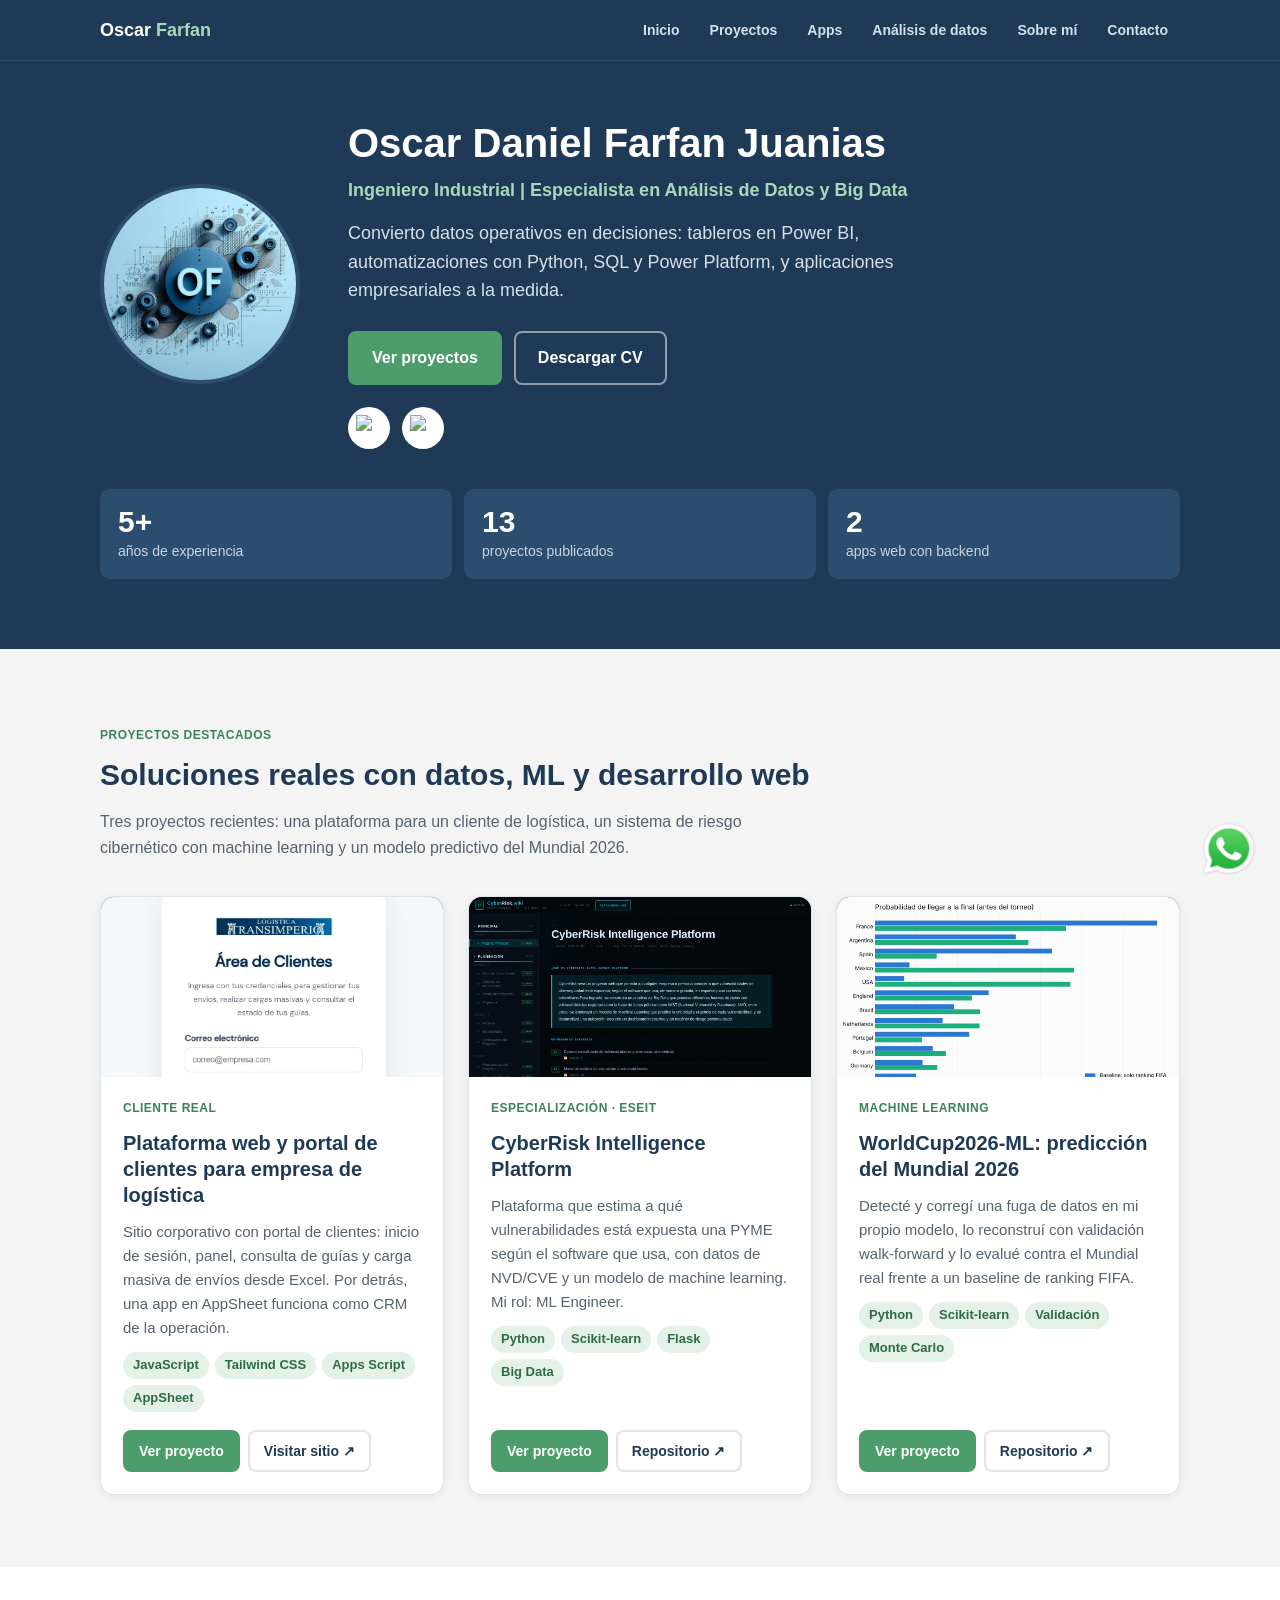
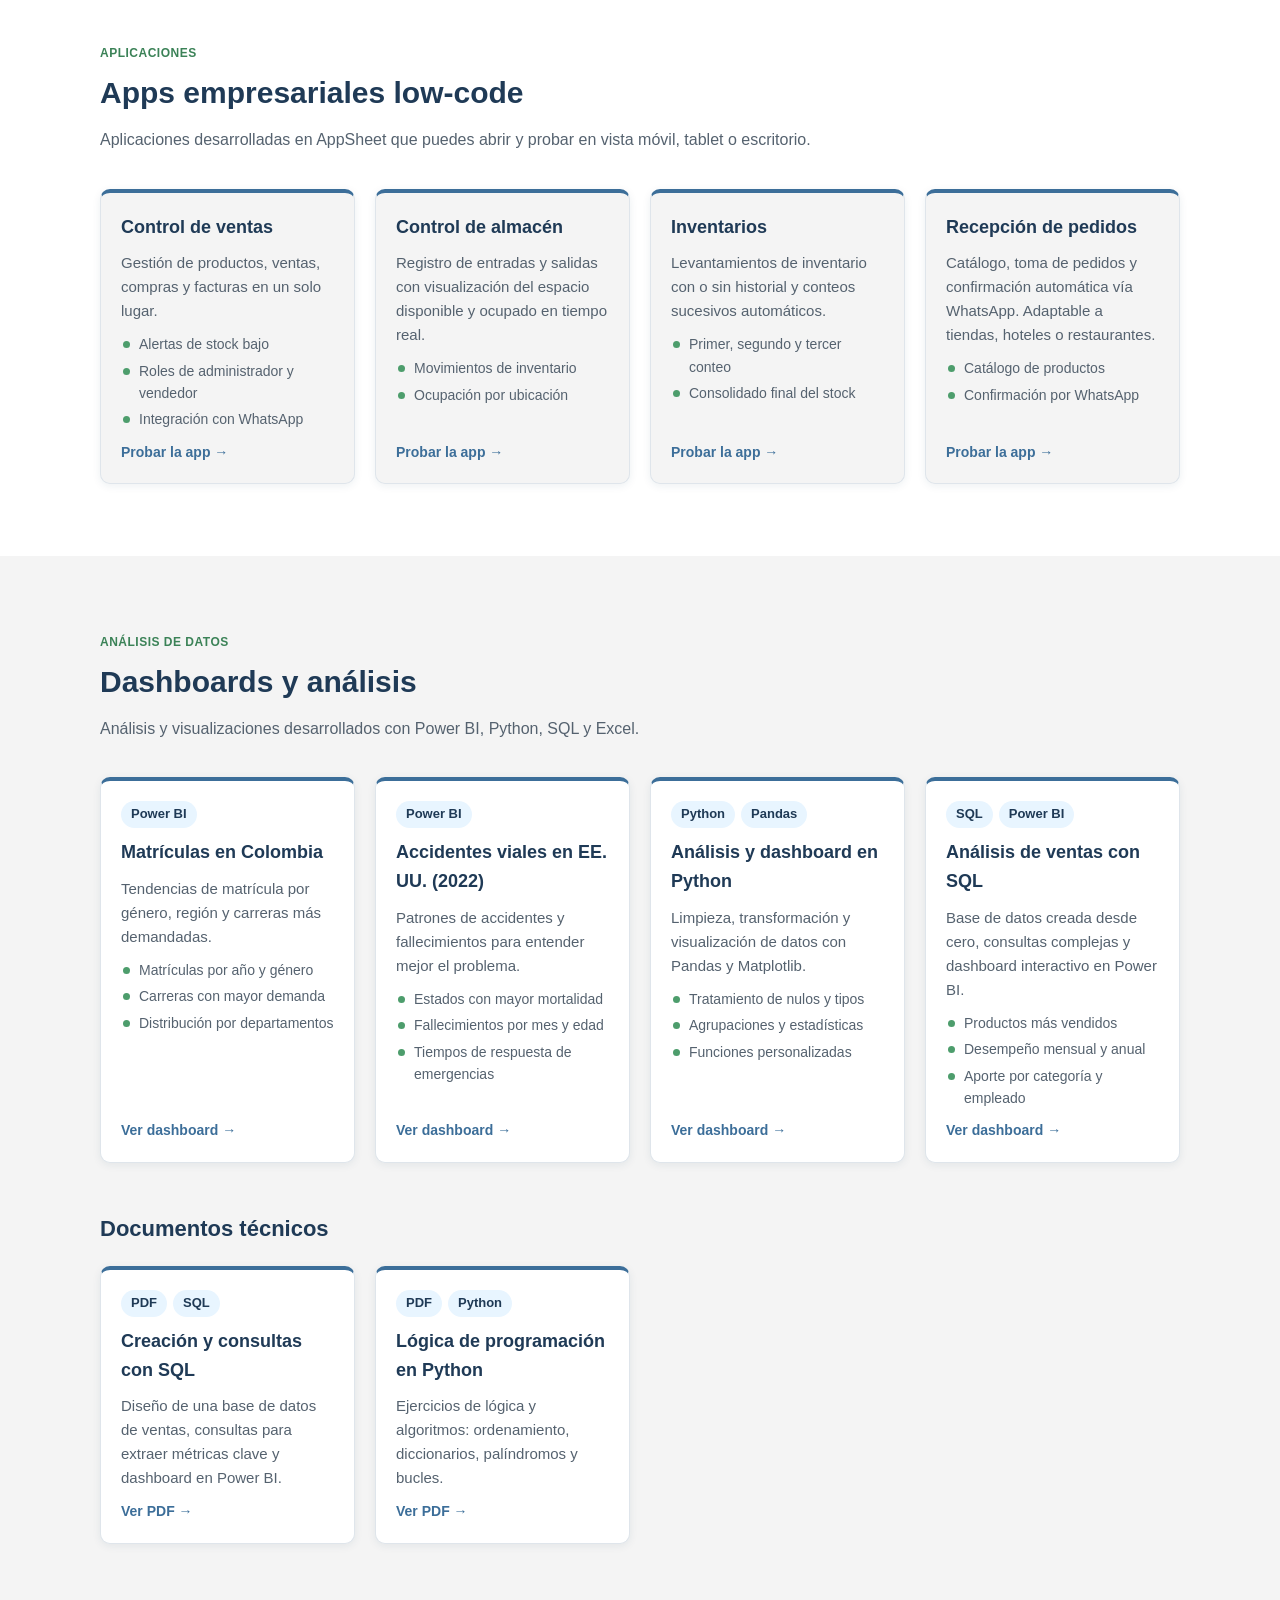
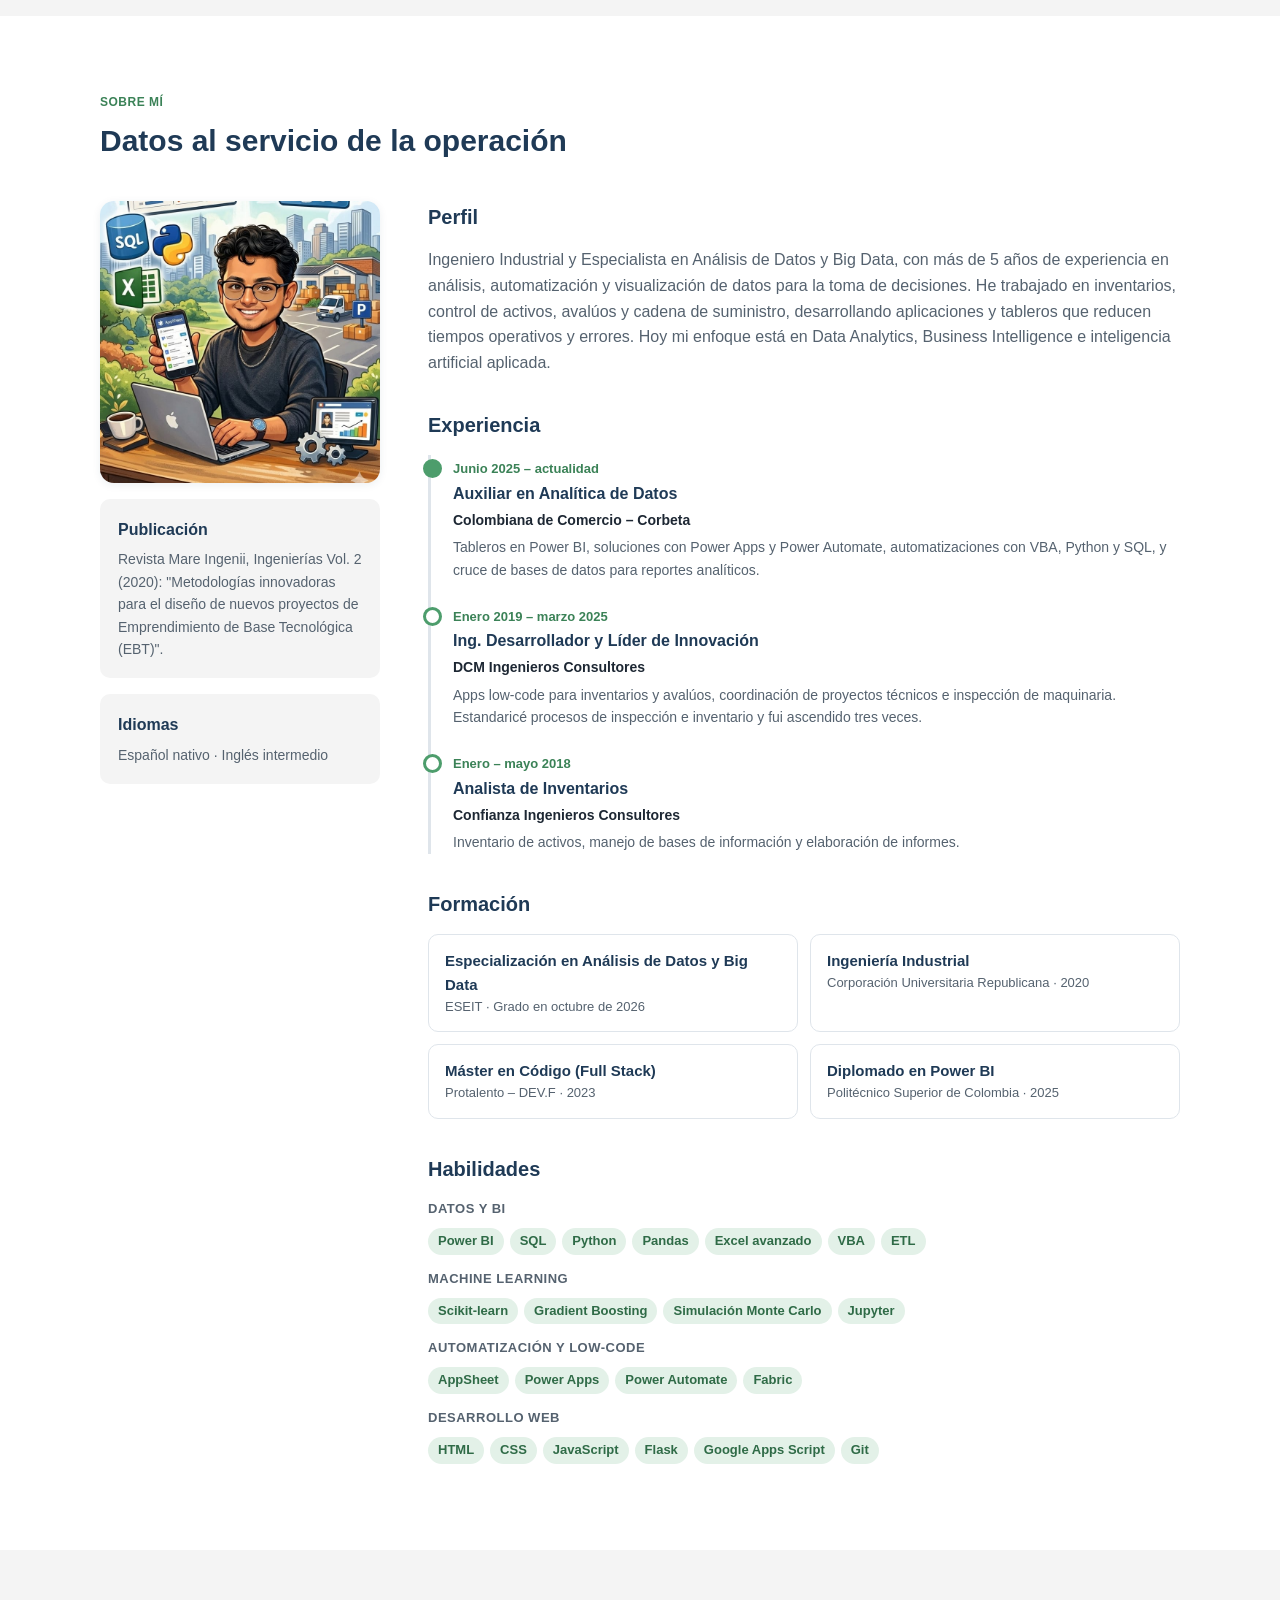
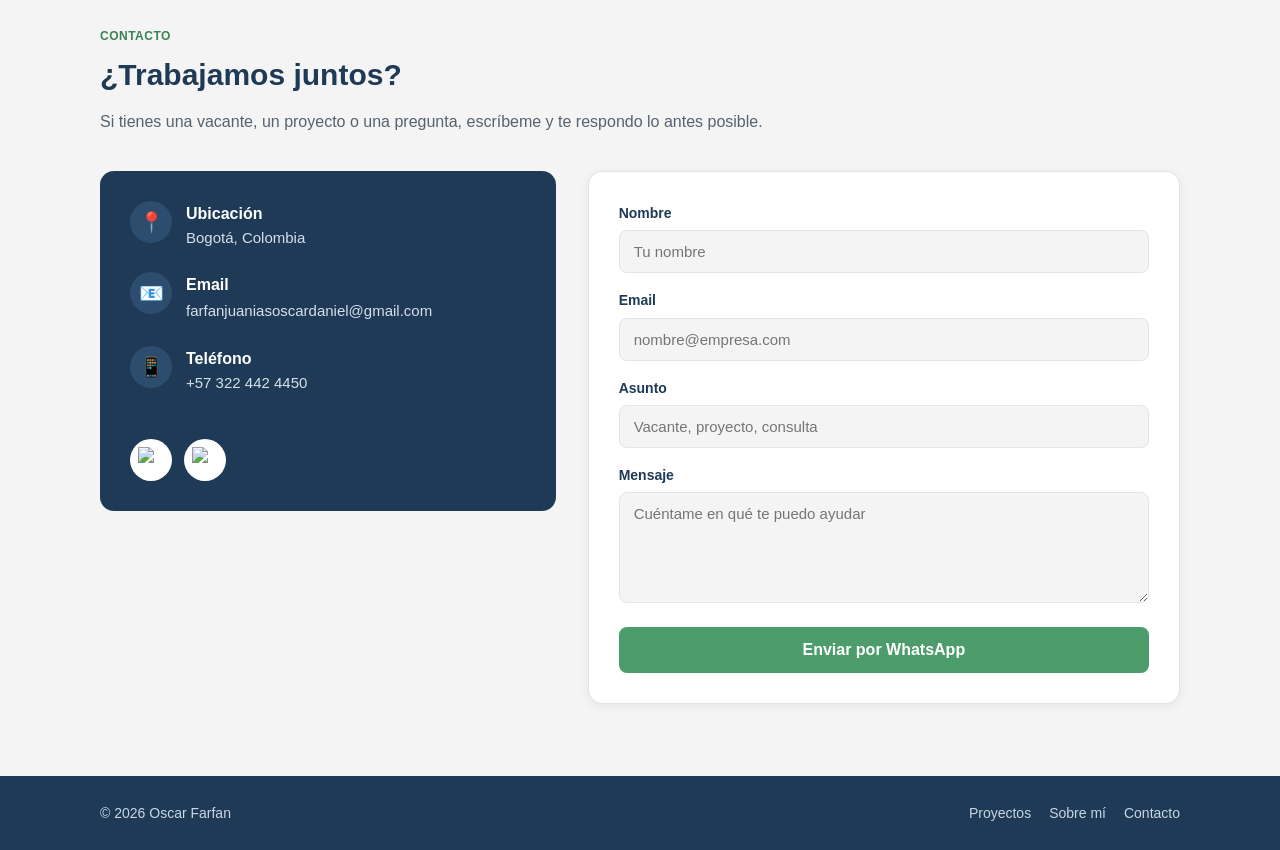
==== index.html @ 7ebbcac4 "Actualiza proyecto Mundial 2026 con el modelo corregido - Cuenta la detección y corrección de la fug" ====
<!DOCTYPE html>
<html lang="es">
<head>
    <meta charset="UTF-8">
    <meta name="viewport" content="width=device-width, initial-scale=1.0">
    <title>Oscar Farfan | Análisis de Datos, BI y Desarrollo</title>
    <meta name="description" content="Portafolio de Oscar Daniel Farfan Juanias: Ingeniero Industrial y Especialista en Análisis de Datos y Big Data. Power BI, Python, SQL, Machine Learning, automatización y desarrollo web.">
    <meta property="og:title" content="Oscar Farfan | Análisis de Datos, BI y Desarrollo">
    <meta property="og:description" content="Proyectos de análisis de datos, machine learning, automatización y aplicaciones web.">
    <meta property="og:image" content="./img/Logo.png">
    <link rel="stylesheet" href="./styles/style.css">
    <link rel="shortcut icon" href="./img/favicon.ico">
</head>
<body>
    <header>
        <nav class="navbar">
            <div class="nav-container">
                <a href="#inicio" class="nav-brand">Oscar <span>Farfan</span></a>
                <ul class="nav-list">
                    <li><a href="#inicio">Inicio</a></li>
                    <li><a href="#destacados">Proyectos</a></li>
                    <li><a href="#proyectos-apps">Apps</a></li>
                    <li><a href="#proyectos-datos">Análisis de datos</a></li>
                    <li><a href="#acerca-de-mi">Sobre mí</a></li>
                    <li><a href="#contacto">Contacto</a></li>
                </ul>
                <button class="hamburger-menu" aria-label="Abrir menú">☰</button>
            </div>
        </nav>
        <aside class="side-menu">
            <ul class="side-menu-list">
                <li><a href="#inicio">Inicio</a></li>
                <li><a href="#destacados">Proyectos destacados</a></li>
                <li class="sub"><a href="./proyectos/transimperio.html">TransImperio</a></li>
                <li class="sub"><a href="./proyectos/cyberrisk.html">CyberRisk</a></li>
                <li class="sub"><a href="./proyectos/mundial-2026.html">Mundial 2026 ML</a></li>
                <li><a href="#proyectos-apps">Apps</a></li>
                <li class="sub"><a href="./apps/App1.html">Control de ventas</a></li>
                <li class="sub"><a href="./apps/App2.html">Control de almacén</a></li>
                <li class="sub"><a href="./apps/App3.html">Inventarios</a></li>
                <li class="sub"><a href="./apps/App4.html">Recepción de pedidos</a></li>
                <li><a href="#proyectos-datos">Análisis de datos</a></li>
                <li class="sub"><a href="./analisisDatos/Analisis1.html">Matrículas Colombia</a></li>
                <li class="sub"><a href="./analisisDatos/Analisis2.html">Accidentes USA</a></li>
                <li class="sub"><a href="./analisisDatos/Analisis3.html">Dashboard en Python</a></li>
                <li class="sub"><a href="./analisisDatos/Analisis4.html">Dashboard en SQL</a></li>
                <li><a href="#documentos-PDF">Documentos técnicos</a></li>
                <li><a href="#acerca-de-mi">Sobre mí</a></li>
                <li><a href="#contacto">Contacto</a></li>
            </ul>
        </aside>
        <div class="overlay"></div>
    </header>

    <main>
        <!-- ===== HERO ===== -->
        <section id="inicio" class="hero">
            <div class="container">
                <div class="hero-content">
                    <img class="profile-img" src="./img/Logo.png" alt="Oscar Farfan">
                    <div class="hero-text">
                        <h1>Oscar Daniel Farfan Juanias</h1>
                        <p class="hero-role">Ingeniero Industrial | Especialista en Análisis de Datos y Big Data</p>
                        <p class="hero-desc">Convierto datos operativos en decisiones: tableros en Power BI, automatizaciones con Python, SQL y Power Platform, y aplicaciones empresariales a la medida.</p>
                        <div class="hero-actions">
                            <a class="btn" href="#destacados">Ver proyectos</a>
                            <a class="btn btn-outline" href="./documents/HV-Oscar Farfan.pdf" download>Descargar CV</a>
                        </div>
                        <div class="social-links">
                            <a href="https://github.com/Oscar98farfan" target="_blank" rel="noopener" aria-label="GitHub"><img src="./img/Lgithub.png" alt="GitHub"></a>
                            <a href="https://www.linkedin.com/in/oscar-daniel-farfan-juanias-75bb21237/" target="_blank" rel="noopener" aria-label="LinkedIn"><img src="./img/linkedin.png" alt="LinkedIn"></a>
                        </div>
                    </div>
                </div>
                <div class="hero-stats">
                    <div class="stat"><strong>5+</strong><span>años de experiencia</span></div>
                    <div class="stat"><strong>13</strong><span>proyectos publicados</span></div>
                    <div class="stat"><strong>2</strong><span>apps web con backend</span></div>
                </div>
            </div>
        </section>

        <!-- ===== PROYECTOS DESTACADOS ===== -->
        <section id="destacados" class="section">
            <div class="container">
                <div class="section-head">
                    <span class="badge">Proyectos destacados</span>
                    <h2>Soluciones reales con datos, ML y desarrollo web</h2>
                    <p>Tres proyectos recientes: una plataforma para un cliente de logística, un sistema de riesgo cibernético con machine learning y un modelo predictivo del Mundial 2026.</p>
                </div>

                <div class="featured-grid">
                    <article class="featured-card">
                        <div class="featured-cover">
                            <img src="./img/proyectos/transimperio-login.webp" alt="Pantalla de inicio de sesión del área de clientes de TransImperio" loading="lazy" style="object-position: center 8%">
                        </div>
                        <div class="featured-body">
                            <span class="badge">Cliente real</span>
                            <h3>Plataforma web y portal de clientes para empresa de logística</h3>
                            <p>Sitio corporativo con portal de clientes: inicio de sesión, panel, consulta de guías y carga masiva de envíos desde Excel. Por detrás, una app en AppSheet funciona como CRM de la operación.</p>
                            <div class="tags">
                                <span class="tag">JavaScript</span><span class="tag">Tailwind CSS</span><span class="tag">Apps Script</span><span class="tag">AppSheet</span>
                            </div>
                            <div class="featured-actions">
                                <a class="btn btn-sm" href="./proyectos/transimperio.html">Ver proyecto</a>
                                <a class="btn btn-sm btn-light" href="https://www.transimperio.com" target="_blank" rel="noopener">Visitar sitio ↗</a>
                            </div>
                        </div>
                    </article>

                    <article class="featured-card">
                        <div class="featured-cover">
                            <img src="./img/proyectos/cyberrisk-wiki.webp" alt="Wiki del proyecto CyberRisk Intelligence Platform" loading="lazy">
                        </div>
                        <div class="featured-body">
                            <span class="badge">Especialización · ESEIT</span>
                            <h3>CyberRisk Intelligence Platform</h3>
                            <p>Plataforma que estima a qué vulnerabilidades está expuesta una PYME según el software que usa, con datos de NVD/CVE y un modelo de machine learning. Mi rol: ML Engineer.</p>
                            <div class="tags">
                                <span class="tag">Python</span><span class="tag">Scikit-learn</span><span class="tag">Flask</span><span class="tag">Big Data</span>
                            </div>
                            <div class="featured-actions">
                                <a class="btn btn-sm" href="./proyectos/cyberrisk.html">Ver proyecto</a>
                                <a class="btn btn-sm btn-light" href="https://github.com/Oscar98farfan/CyberRiskIntelligencePlatform" target="_blank" rel="noopener">Repositorio ↗</a>
                            </div>
                        </div>
                    </article>

                    <article class="featured-card">
                        <div class="featured-cover">
                            <img src="./img/proyectos/mundial-prob-final.webp" alt="Probabilidad de llegar a la final del Mundial 2026 según el modelo y según el ranking FIFA" loading="lazy">
                        </div>
                        <div class="featured-body">
                            <span class="badge">Machine learning</span>
                            <h3>WorldCup2026-ML: predicción del Mundial 2026</h3>
                            <p>Detecté y corregí una fuga de datos en mi propio modelo, lo reconstruí con validación walk-forward y lo evalué contra el Mundial real frente a un baseline de ranking FIFA.</p>
                            <div class="tags">
                                <span class="tag">Python</span><span class="tag">Scikit-learn</span><span class="tag">Validación</span><span class="tag">Monte Carlo</span>
                            </div>
                            <div class="featured-actions">
                                <a class="btn btn-sm" href="./proyectos/mundial-2026.html">Ver proyecto</a>
                                <a class="btn btn-sm btn-light" href="https://github.com/Oscar98farfan/WorldCup2026-ML" target="_blank" rel="noopener">Repositorio ↗</a>
                            </div>
                        </div>
                    </article>
                </div>
            </div>
        </section>

        <!-- ===== APPS ===== -->
        <section id="proyectos-apps" class="section section-alt">
            <div class="container">
                <div class="section-head">
                    <span class="badge">Aplicaciones</span>
                    <h2>Apps empresariales low-code</h2>
                    <p>Aplicaciones desarrolladas en AppSheet que puedes abrir y probar en vista móvil, tablet o escritorio.</p>
                </div>
                <div class="project-grid">
                    <a href="./apps/App1.html" class="project-card">
                        <h3>Control de ventas</h3>
                        <p>Gestión de productos, ventas, compras y facturas en un solo lugar.</p>
                        <ul><li>Alertas de stock bajo</li><li>Roles de administrador y vendedor</li><li>Integración con WhatsApp</li></ul>
                        <span class="card-link">Probar la app →</span>
                    </a>
                    <a href="./apps/App2.html" class="project-card">
                        <h3>Control de almacén</h3>
                        <p>Registro de entradas y salidas con visualización del espacio disponible y ocupado en tiempo real.</p>
                        <ul><li>Movimientos de inventario</li><li>Ocupación por ubicación</li></ul>
                        <span class="card-link">Probar la app →</span>
                    </a>
                    <a href="./apps/App3.html" class="project-card">
                        <h3>Inventarios</h3>
                        <p>Levantamientos de inventario con o sin historial y conteos sucesivos automáticos.</p>
                        <ul><li>Primer, segundo y tercer conteo</li><li>Consolidado final del stock</li></ul>
                        <span class="card-link">Probar la app →</span>
                    </a>
                    <a href="./apps/App4.html" class="project-card">
                        <h3>Recepción de pedidos</h3>
                        <p>Catálogo, toma de pedidos y confirmación automática vía WhatsApp. Adaptable a tiendas, hoteles o restaurantes.</p>
                        <ul><li>Catálogo de productos</li><li>Confirmación por WhatsApp</li></ul>
                        <span class="card-link">Probar la app →</span>
                    </a>
                </div>
            </div>
        </section>

        <!-- ===== ANÁLISIS DE DATOS ===== -->
        <section id="proyectos-datos" class="section">
            <div class="container">
                <div class="section-head">
                    <span class="badge">Análisis de datos</span>
                    <h2>Dashboards y análisis</h2>
                    <p>Análisis y visualizaciones desarrollados con Power BI, Python, SQL y Excel.</p>
                </div>
                <div class="project-grid">
                    <a href="./analisisDatos/Analisis1.html" class="project-card">
                        <div class="tags"><span class="tag tag-azul">Power BI</span></div>
                        <h3>Matrículas en Colombia</h3>
                        <p>Tendencias de matrícula por género, región y carreras más demandadas.</p>
                        <ul><li>Matrículas por año y género</li><li>Carreras con mayor demanda</li><li>Distribución por departamentos</li></ul>
                        <span class="card-link">Ver dashboard →</span>
                    </a>
                    <a href="./analisisDatos/Analisis2.html" class="project-card">
                        <div class="tags"><span class="tag tag-azul">Power BI</span></div>
                        <h3>Accidentes viales en EE. UU. (2022)</h3>
                        <p>Patrones de accidentes y fallecimientos para entender mejor el problema.</p>
                        <ul><li>Estados con mayor mortalidad</li><li>Fallecimientos por mes y edad</li><li>Tiempos de respuesta de emergencias</li></ul>
                        <span class="card-link">Ver dashboard →</span>
                    </a>
                    <a href="./analisisDatos/Analisis3.html" class="project-card">
                        <div class="tags"><span class="tag tag-azul">Python</span><span class="tag tag-azul">Pandas</span></div>
                        <h3>Análisis y dashboard en Python</h3>
                        <p>Limpieza, transformación y visualización de datos con Pandas y Matplotlib.</p>
                        <ul><li>Tratamiento de nulos y tipos</li><li>Agrupaciones y estadísticas</li><li>Funciones personalizadas</li></ul>
                        <span class="card-link">Ver dashboard →</span>
                    </a>
                    <a href="./analisisDatos/Analisis4.html" class="project-card">
                        <div class="tags"><span class="tag tag-azul">SQL</span><span class="tag tag-azul">Power BI</span></div>
                        <h3>Análisis de ventas con SQL</h3>
                        <p>Base de datos creada desde cero, consultas complejas y dashboard interactivo en Power BI.</p>
                        <ul><li>Productos más vendidos</li><li>Desempeño mensual y anual</li><li>Aporte por categoría y empleado</li></ul>
                        <span class="card-link">Ver dashboard →</span>
                    </a>
                </div>

                <h3 class="subsection-title" id="documentos-PDF">Documentos técnicos</h3>
                <div class="project-grid">
                    <a href="./pdfs/Pdf1.html" class="project-card">
                        <div class="tags"><span class="tag tag-azul">PDF</span><span class="tag tag-azul">SQL</span></div>
                        <h3>Creación y consultas con SQL</h3>
                        <p>Diseño de una base de datos de ventas, consultas para extraer métricas clave y dashboard en Power BI.</p>
                        <span class="card-link">Ver PDF →</span>
                    </a>
                    <a href="./pdfs/Pdf2.html" class="project-card">
                        <div class="tags"><span class="tag tag-azul">PDF</span><span class="tag tag-azul">Python</span></div>
                        <h3>Lógica de programación en Python</h3>
                        <p>Ejercicios de lógica y algoritmos: ordenamiento, diccionarios, palíndromos y bucles.</p>
                        <span class="card-link">Ver PDF →</span>
                    </a>
                </div>
            </div>
        </section>

        <!-- ===== SOBRE MÍ ===== -->
        <section class="section section-alt" id="acerca-de-mi">
            <div class="container">
                <div class="section-head">
                    <span class="badge">Sobre mí</span>
                    <h2>Datos al servicio de la operación</h2>
                </div>
                <div class="about-container">
                    <div class="about-image">
                        <img src="./img/Photo-Me.png" alt="Oscar Farfan" class="about-profile-img">
                        <div class="about-card">
                            <h4>Publicación</h4>
                            <p>Revista Mare Ingenii, Ingenierías Vol. 2 (2020): "Metodologías innovadoras para el diseño de nuevos proyectos de Emprendimiento de Base Tecnológica (EBT)".</p>
                        </div>
                        <div class="about-card">
                            <h4>Idiomas</h4>
                            <p>Español nativo · Inglés intermedio</p>
                        </div>
                    </div>

                    <div class="about-content">
                        <h3>Perfil</h3>
                        <p>Ingeniero Industrial y Especialista en Análisis de Datos y Big Data, con más de 5 años de experiencia en análisis, automatización y visualización de datos para la toma de decisiones. He trabajado en inventarios, control de activos, avalúos y cadena de suministro, desarrollando aplicaciones y tableros que reducen tiempos operativos y errores. Hoy mi enfoque está en Data Analytics, Business Intelligence e inteligencia artificial aplicada.</p>

                        <h3>Experiencia</h3>
                        <div class="timeline">
                            <div class="timeline-item actual">
                                <span class="timeline-date">Junio 2025 – actualidad</span>
                                <h4>Auxiliar en Analítica de Datos</h4>
                                <span class="timeline-company">Colombiana de Comercio – Corbeta</span>
                                <p>Tableros en Power BI, soluciones con Power Apps y Power Automate, automatizaciones con VBA, Python y SQL, y cruce de bases de datos para reportes analíticos.</p>
                            </div>
                            <div class="timeline-item">
                                <span class="timeline-date">Enero 2019 – marzo 2025</span>
                                <h4>Ing. Desarrollador y Líder de Innovación</h4>
                                <span class="timeline-company">DCM Ingenieros Consultores</span>
                                <p>Apps low-code para inventarios y avalúos, coordinación de proyectos técnicos e inspección de maquinaria. Estandaricé procesos de inspección e inventario y fui ascendido tres veces.</p>
                            </div>
                            <div class="timeline-item">
                                <span class="timeline-date">Enero – mayo 2018</span>
                                <h4>Analista de Inventarios</h4>
                                <span class="timeline-company">Confianza Ingenieros Consultores</span>
                                <p>Inventario de activos, manejo de bases de información y elaboración de informes.</p>
                            </div>
                        </div>

                        <h3>Formación</h3>
                        <div class="edu-grid">
                            <div class="edu-item"><h4>Especialización en Análisis de Datos y Big Data</h4><p>ESEIT · Grado en octubre de 2026</p></div>
                            <div class="edu-item"><h4>Ingeniería Industrial</h4><p>Corporación Universitaria Republicana · 2020</p></div>
                            <div class="edu-item"><h4>Máster en Código (Full Stack)</h4><p>Protalento – DEV.F · 2023</p></div>
                            <div class="edu-item"><h4>Diplomado en Power BI</h4><p>Politécnico Superior de Colombia · 2025</p></div>
                        </div>

                        <h3>Habilidades</h3>
                        <div class="skills-group">
                            <h4>Datos y BI</h4>
                            <div class="tags"><span class="tag">Power BI</span><span class="tag">SQL</span><span class="tag">Python</span><span class="tag">Pandas</span><span class="tag">Excel avanzado</span><span class="tag">VBA</span><span class="tag">ETL</span></div>
                        </div>
                        <div class="skills-group">
                            <h4>Machine learning</h4>
                            <div class="tags"><span class="tag">Scikit-learn</span><span class="tag">Gradient Boosting</span><span class="tag">Simulación Monte Carlo</span><span class="tag">Jupyter</span></div>
                        </div>
                        <div class="skills-group">
                            <h4>Automatización y low-code</h4>
                            <div class="tags"><span class="tag">AppSheet</span><span class="tag">Power Apps</span><span class="tag">Power Automate</span><span class="tag">Fabric</span></div>
                        </div>
                        <div class="skills-group">
                            <h4>Desarrollo web</h4>
                            <div class="tags"><span class="tag">HTML</span><span class="tag">CSS</span><span class="tag">JavaScript</span><span class="tag">Flask</span><span class="tag">Google Apps Script</span><span class="tag">Git</span></div>
                        </div>
                    </div>
                </div>
            </div>
        </section>

        <!-- ===== CONTACTO ===== -->
        <section class="section" id="contacto">
            <div class="container">
                <div class="section-head">
                    <span class="badge">Contacto</span>
                    <h2>¿Trabajamos juntos?</h2>
                    <p>Si tienes una vacante, un proyecto o una pregunta, escríbeme y te respondo lo antes posible.</p>
                </div>
                <div class="contact-container">
                    <div class="contact-info">
                        <div class="contact-item">
                            <i class="contact-icon">📍</i>
                            <div class="contact-text"><h3>Ubicación</h3><p>Bogotá, Colombia</p></div>
                        </div>
                        <div class="contact-item">
                            <i class="contact-icon">📧</i>
                            <div class="contact-text"><h3>Email</h3><a href="mailto:farfanjuaniasoscardaniel@gmail.com">farfanjuaniasoscardaniel@gmail.com</a></div>
                        </div>
                        <div class="contact-item">
                            <i class="contact-icon">📱</i>
                            <div class="contact-text"><h3>Teléfono</h3><p>+57 322 442 4450</p></div>
                        </div>
                        <div class="social-links">
                            <a href="https://github.com/Oscar98farfan" target="_blank" rel="noopener" aria-label="GitHub"><img src="./img/Lgithub.png" alt="GitHub"></a>
                            <a href="https://www.linkedin.com/in/oscar-daniel-farfan-juanias-75bb21237/" target="_blank" rel="noopener" aria-label="LinkedIn"><img src="./img/linkedin.png" alt="LinkedIn"></a>
                        </div>
                    </div>

                    <form class="contact-form" id="contactForm" onsubmit="sendToWhatsApp(event)">
                        <div class="form-group">
                            <label for="name">Nombre</label>
                            <input type="text" id="name" name="name" placeholder="Tu nombre" required>
                        </div>
                        <div class="form-group">
                            <label for="email">Email</label>
                            <input type="email" id="email" name="email" placeholder="nombre@empresa.com" required>
                        </div>
                        <div class="form-group">
                            <label for="subject">Asunto</label>
                            <input type="text" id="subject" name="subject" placeholder="Vacante, proyecto, consulta">
                        </div>
                        <div class="form-group">
                            <label for="message">Mensaje</label>
                            <textarea id="message" name="message" placeholder="Cuéntame en qué te puedo ayudar" rows="5" required></textarea>
                        </div>
                        <button type="submit" class="btn submit-btn">Enviar por WhatsApp</button>
                    </form>
                </div>
            </div>
        </section>
    </main>

    <a href="https://wa.me/+573114888796?text=Quiero%20Conocer%20Mas%20De%20Tu%20Trabajo" class="box-btn-whatsapp" target="_blank" rel="noopener noreferrer">
        <img src="./img/WhatsApp.png" alt="Escribir por WhatsApp" class="btn-whatsapp">
    </a>

    <footer>
        <div class="container footer-content">
            <p>&copy; 2026 Oscar Farfan</p>
            <div class="footer-links">
                <a href="#destacados">Proyectos</a>
                <a href="#acerca-de-mi">Sobre mí</a>
                <a href="#contacto">Contacto</a>
            </div>
        </div>
    </footer>
    <script src="./script/script.js" defer></script>
</body>
</html>
---- styles/style.css ----
/* ===== VARIABLES GLOBALES ===== */
:root {
    /* Colores (opción B · Azul profundo) */
    --navy: #1f3a56;          /* Encabezado y títulos */
    --navy-2: #2c4d6e;        /* Superficies sobre el navy */
    --azul: #3c6e99;          /* Azul industrial */
    --verde: #4d9d6c;         /* Verde proceso (acento) */
    --verde-oscuro: #3b8257;
    --verde-claro: #a9d8bb;
    --azul-suave: #e8f5ff;
    --texto: #1d2733;
    --texto-2: #55626f;
    --borde: #dfe5eb;
    --fondo: #f4f4f4;
    --white: #ffffff;

    /* Tipografía (sin cambios: Arial) */
    --sm: 14px;
    --md: 16px;
    --lg: 18px;
    --ex: 22px;

    /* Diseño */
    --radius: 10px;
    --shadow: 0 2px 8px rgba(31, 58, 86, 0.08);
    --shadow-hover: 0 8px 20px rgba(31, 58, 86, 0.14);
    --transition: all 0.25s ease;
    --max: 1120px;
}

/* ===== RESET Y BASE ===== */
* {
    margin: 0;
    padding: 0;
    box-sizing: border-box;
    font-family: 'Arial', sans-serif;
}

html { scroll-behavior: smooth; scroll-padding-top: 70px; }

body {
    background-color: var(--fondo);
    color: var(--texto);
    line-height: 1.6;
}

a { color: inherit; text-decoration: none; }
ul { list-style: none; }
img { max-width: 100%; display: block; }

.container {
    width: 100%;
    max-width: var(--max);
    margin: 0 auto;
    padding: 0 20px;
}

/* ===== HEADER Y NAVEGACIÓN ===== */
header {
    background: var(--navy);
    position: fixed;
    width: 100%;
    top: 0;
    z-index: 1000;
    border-bottom: 1px solid var(--navy-2);
}

.nav-container {
    max-width: var(--max);
    margin: 0 auto;
    padding: 0 20px;
    height: 60px;
    display: flex;
    align-items: center;
    justify-content: space-between;
}

.nav-brand {
    color: var(--white);
    font-weight: bold;
    font-size: var(--lg);
}

.nav-brand span { color: var(--verde-claro); }

.nav-list { display: flex; gap: 6px; }

.nav-list li a {
    color: #d5e0ea;
    font-size: var(--sm);
    font-weight: bold;
    padding: 8px 12px;
    border-radius: 6px;
    transition: var(--transition);
}

.nav-list li a:hover { color: var(--white); background: var(--navy-2); }

.hamburger-menu {
    background: none;
    border: none;
    color: var(--white);
    font-size: 26px;
    cursor: pointer;
    display: none;
}

/* Menú lateral (móvil) */
.side-menu {
    position: fixed;
    top: 0;
    left: -270px;
    width: 260px;
    height: 100vh;
    overflow-y: auto;
    background: var(--navy);
    padding: 24px 20px;
    transition: left 0.3s ease;
    z-index: 1001;
}

.side-menu.open { left: 0; }

.side-menu-list { display: flex; flex-direction: column; gap: 4px; }

.side-menu-list li a {
    display: block;
    color: var(--white);
    font-size: var(--md);
    font-weight: bold;
    padding: 8px 10px;
    border-radius: 6px;
}

.side-menu-list li a:hover { background: var(--navy-2); }

.side-menu-list li.sub a {
    font-size: var(--sm);
    font-weight: normal;
    color: #c8d6e5;
    padding-left: 22px;
}

.overlay {
    position: fixed;
    inset: 0;
    background-color: rgba(0, 0, 0, 0.5);
    z-index: 1000;
    display: none;
}

.overlay.active { display: block; }

/* ===== BOTONES Y ETIQUETAS ===== */
.btn {
    display: inline-block;
    background: var(--verde);
    color: var(--white);
    font-weight: bold;
    font-size: var(--md);
    padding: 12px 22px;
    border-radius: 8px;
    border: 2px solid var(--verde);
    cursor: pointer;
    transition: var(--transition);
}

.btn:hover { background: var(--verde-oscuro); border-color: var(--verde-oscuro); }

.btn-outline {
    background: transparent;
    color: var(--white);
    border-color: rgba(255, 255, 255, 0.5);
}

.btn-outline:hover { background: var(--navy-2); border-color: var(--white); }

.btn-sm { font-size: var(--sm); padding: 8px 14px; }

.btn-light {
    background: var(--white);
    color: var(--navy);
    border-color: var(--borde);
}

.btn-light:hover { background: var(--azul-suave); border-color: var(--azul); }

.tags { display: flex; flex-wrap: wrap; gap: 6px; }

.tag {
    background: #e3f1e8;
    color: #2f6b47;
    font-size: 13px;
    font-weight: bold;
    padding: 3px 10px;
    border-radius: 20px;
}

.tag-azul { background: var(--azul-suave); color: var(--navy); }

.badge {
    display: inline-block;
    font-size: 12px;
    font-weight: bold;
    text-transform: uppercase;
    letter-spacing: 0.5px;
    color: var(--verde-oscuro);
}

/* ===== HERO ===== */
.hero {
    background: var(--navy);
    color: var(--white);
    padding: 120px 0 70px;
}

.hero-content {
    display: flex;
    align-items: center;
    gap: 48px;
}

.profile-img {
    width: 200px;
    height: 200px;
    border-radius: 50%;
    border: 4px solid var(--navy-2);
    background: var(--white);
    object-fit: cover;
    flex-shrink: 0;
}

.hero-text h1 { font-size: 40px; line-height: 1.15; }

.hero-text .hero-role {
    color: var(--verde-claro);
    font-size: var(--lg);
    font-weight: bold;
    margin: 10px 0 14px;
}

.hero-text p.hero-desc {
    color: #d5e0ea;
    font-size: var(--lg);
    max-width: 620px;
}

.hero-actions { display: flex; flex-wrap: wrap; gap: 12px; margin-top: 26px; }

.hero-stats {
    display: grid;
    grid-template-columns: repeat(3, minmax(0, 1fr));
    gap: 12px;
    margin-top: 40px;
}

.stat {
    background: var(--navy-2);
    border-radius: var(--radius);
    padding: 16px 18px;
}

.stat strong { display: block; font-size: 30px; line-height: 1.1; }
.stat span { color: #c8d6e5; font-size: var(--sm); }

.social-links { display: flex; gap: 12px; margin-top: 22px; }

.social-links a {
    width: 42px;
    height: 42px;
    border-radius: 50%;
    background: var(--white);
    display: flex;
    align-items: center;
    justify-content: center;
    transition: var(--transition);
}

.social-links a:hover { transform: translateY(-2px); }
.social-links img { width: 26px; height: 26px; object-fit: contain; }

/* ===== SECCIONES ===== */
.section { padding: 72px 0; }
.section-alt { background: var(--white); }

.section-head { max-width: 720px; margin-bottom: 36px; }

.section-head h2 {
    color: var(--navy);
    font-size: 30px;
    margin: 4px 0 10px;
}

.section-head p { color: var(--texto-2); font-size: var(--md); }

/* ===== PROYECTOS DESTACADOS ===== */
.featured-grid {
    display: grid;
    grid-template-columns: repeat(3, minmax(0, 1fr));
    gap: 24px;
}

.featured-card {
    background: var(--white);
    border: 1px solid var(--borde);
    border-radius: 14px;
    overflow: hidden;
    display: flex;
    flex-direction: column;
    box-shadow: var(--shadow);
    transition: var(--transition);
}

.featured-card:hover { transform: translateY(-4px); box-shadow: var(--shadow-hover); }

.featured-cover {
    height: 180px;
    background: var(--navy);
    overflow: hidden;
    position: relative;
}

.featured-cover img { width: 100%; height: 100%; object-fit: cover; object-position: top left; }

.cover-text {
    height: 100%;
    display: flex;
    flex-direction: column;
    justify-content: center;
    padding: 24px;
    color: var(--white);
}

.cover-text strong { font-size: 28px; letter-spacing: 1px; }
.cover-text span { color: var(--verde-claro); font-size: var(--sm); margin-top: 4px; }

.featured-body {
    padding: 22px;
    display: flex;
    flex-direction: column;
    gap: 12px;
    flex: 1;
}

.featured-body h3 { color: var(--navy); font-size: 20px; line-height: 1.3; }
.featured-body p { color: var(--texto-2); font-size: 15px; }
.featured-actions { display: flex; flex-wrap: wrap; gap: 8px; margin-top: auto; padding-top: 6px; }

/* ===== TARJETAS DE PROYECTOS (apps, análisis, PDFs) ===== */
.project-grid {
    display: grid;
    grid-template-columns: repeat(auto-fill, minmax(250px, 1fr));
    gap: 20px;
}

.project-card {
    background: var(--white);
    border: 1px solid var(--borde);
    border-top: 4px solid var(--azul);
    border-radius: var(--radius);
    padding: 20px;
    display: flex;
    flex-direction: column;
    gap: 10px;
    box-shadow: var(--shadow);
    transition: var(--transition);
}

.section-alt .project-card { background: var(--fondo); }

.project-card:hover { transform: translateY(-3px); box-shadow: var(--shadow-hover); border-top-color: var(--verde); }

.project-card h3 { color: var(--navy); font-size: var(--lg); }
.project-card p { color: var(--texto-2); font-size: 15px; }

.project-card ul { display: flex; flex-direction: column; gap: 4px; }

.project-card li {
    color: var(--texto-2);
    font-size: var(--sm);
    padding-left: 18px;
    position: relative;
}

.project-card li::before {
    content: "";
    position: absolute;
    left: 2px;
    top: 8px;
    width: 7px;
    height: 7px;
    border-radius: 50%;
    background: var(--verde);
}

.card-link {
    margin-top: auto;
    color: var(--azul);
    font-weight: bold;
    font-size: var(--sm);
}

.card-link:hover { color: var(--verde-oscuro); }

.subsection-title {
    color: var(--navy);
    font-size: 22px;
    margin: 48px 0 20px;
}

/* ===== SOBRE MÍ ===== */
.about-container {
    display: grid;
    grid-template-columns: 280px minmax(0, 1fr);
    gap: 48px;
    align-items: start;
}

.about-profile-img {
    width: 100%;
    border-radius: 14px;
    object-fit: cover;
    box-shadow: var(--shadow);
}

.about-card {
    background: var(--fondo);
    border-radius: var(--radius);
    padding: 18px;
    margin-top: 16px;
}

.about-card h4 { color: var(--navy); font-size: var(--md); margin-bottom: 6px; }
.about-card p { color: var(--texto-2); font-size: var(--sm); }

.about-content h3 {
    color: var(--navy);
    font-size: 20px;
    margin: 34px 0 14px;
}

.about-content h3:first-child { margin-top: 0; }
.about-content > p { color: var(--texto-2); }

.timeline { border-left: 3px solid var(--borde); padding-left: 22px; }

.timeline-item { position: relative; padding-bottom: 22px; }
.timeline-item:last-child { padding-bottom: 0; }

.timeline-item::before {
    content: "";
    position: absolute;
    left: -30px;
    top: 4px;
    width: 13px;
    height: 13px;
    border-radius: 50%;
    background: var(--white);
    border: 3px solid var(--verde);
}

.timeline-item.actual::before { background: var(--verde); }

.timeline-date { color: var(--verde-oscuro); font-size: 13px; font-weight: bold; }
.timeline-item h4 { color: var(--navy); font-size: var(--md); }
.timeline-company { color: var(--texto); font-size: var(--sm); font-weight: bold; }
.timeline-item p { color: var(--texto-2); font-size: var(--sm); margin-top: 4px; }

.edu-grid {
    display: grid;
    grid-template-columns: repeat(2, minmax(0, 1fr));
    gap: 12px;
}

.edu-item {
    border: 1px solid var(--borde);
    border-radius: var(--radius);
    padding: 14px 16px;
}

.edu-item h4 { color: var(--navy); font-size: 15px; }
.edu-item p { color: var(--texto-2); font-size: 13px; }

.skills-group { margin-bottom: 14px; }

.skills-group h4 {
    font-size: 13px;
    color: var(--texto-2);
    text-transform: uppercase;
    letter-spacing: 0.5px;
    margin-bottom: 8px;
}

/* ===== CONTACTO ===== */
.contact-container {
    display: grid;
    grid-template-columns: minmax(0, 1fr) minmax(0, 1.3fr);
    gap: 32px;
    align-items: start;
}

.contact-info {
    background: var(--navy);
    color: var(--white);
    border-radius: 14px;
    padding: 30px;
    display: flex;
    flex-direction: column;
    gap: 22px;
}

.contact-item { display: flex; gap: 14px; align-items: flex-start; }

.contact-icon {
    font-style: normal;
    font-size: 20px;
    width: 42px;
    height: 42px;
    border-radius: 50%;
    background: var(--navy-2);
    display: flex;
    align-items: center;
    justify-content: center;
    flex-shrink: 0;
}

.contact-text h3 { font-size: var(--md); }
.contact-text p, .contact-text a { color: #d5e0ea; font-size: 15px; word-break: break-word; }
.contact-text a:hover { color: var(--verde-claro); }

.contact-form {
    background: var(--white);
    border: 1px solid var(--borde);
    border-radius: 14px;
    padding: 30px;
    box-shadow: var(--shadow);
}

.form-group { margin-bottom: 16px; }

.form-group label {
    display: block;
    font-weight: bold;
    font-size: var(--sm);
    color: var(--navy);
    margin-bottom: 6px;
}

.form-group input,
.form-group textarea {
    width: 100%;
    padding: 12px 14px;
    border: 1px solid var(--borde);
    border-radius: 8px;
    font-size: 15px;
    background: var(--fondo);
    transition: var(--transition);
}

.form-group input:focus,
.form-group textarea:focus {
    outline: none;
    border-color: var(--azul);
    background: var(--white);
    box-shadow: 0 0 0 3px rgba(60, 110, 153, 0.15);
}

.form-group textarea { resize: vertical; }
.submit-btn { width: 100%; }

/* ===== WHATSAPP FLOTANTE ===== */
.box-btn-whatsapp {
    position: fixed;
    bottom: 22px;
    right: 22px;
    z-index: 900;
    transition: var(--transition);
}

.box-btn-whatsapp:hover { transform: scale(1.08); }
.btn-whatsapp { width: 58px; height: 58px; }

/* ===== FOOTER ===== */
footer {
    background: var(--navy);
    color: #c8d6e5;
    padding: 26px 0;
    font-size: var(--sm);
}

.footer-content {
    display: flex;
    justify-content: space-between;
    align-items: center;
    gap: 16px;
    flex-wrap: wrap;
}

.footer-links { display: flex; gap: 18px; }
.footer-links a:hover { color: var(--white); }

/* ===== PÁGINAS DE DETALLE DE PROYECTO ===== */
.detail-hero {
    background: var(--navy);
    color: var(--white);
    padding: 110px 0 50px;
}

.back-link {
    display: table;
    color: #c8d6e5;
    font-size: var(--sm);
    font-weight: bold;
    margin-bottom: 18px;
}

.back-link:hover { color: var(--white); }

.detail-hero .badge { color: var(--verde-claro); }
.detail-hero h1 { font-size: 38px; line-height: 1.2; margin: 6px 0 12px; }
.detail-hero p { color: #d5e0ea; font-size: var(--lg); max-width: 760px; }
.detail-hero .hero-actions { margin-top: 24px; }

.detail-meta {
    display: grid;
    grid-template-columns: repeat(auto-fit, minmax(180px, 1fr));
    gap: 12px;
    margin-top: 34px;
}

.detail-layout {
    display: grid;
    grid-template-columns: minmax(0, 1fr) 300px;
    gap: 40px;
    align-items: start;
}

.detail-main h2 {
    color: var(--navy);
    font-size: 24px;
    margin: 40px 0 12px;
}

.detail-main h2:first-child { margin-top: 0; }
.detail-main p { color: var(--texto-2); margin-bottom: 12px; }

.feature-list { display: grid; gap: 10px; margin: 6px 0 8px; }

.feature-list li {
    background: var(--white);
    border: 1px solid var(--borde);
    border-left: 4px solid var(--verde);
    border-radius: 0 8px 8px 0;
    padding: 12px 16px;
    color: var(--texto-2);
    font-size: 15px;
}

.feature-list li strong { color: var(--navy); }

.figure {
    background: var(--white);
    border: 1px solid var(--borde);
    border-radius: var(--radius);
    padding: 12px;
    margin: 16px 0 6px;
}

.figure img { border-radius: 6px; }
.figure figcaption { color: var(--texto-2); font-size: 13px; margin-top: 8px; }

.detail-aside {
    background: var(--white);
    border: 1px solid var(--borde);
    border-radius: 14px;
    padding: 22px;
    position: sticky;
    top: 84px;
}

.detail-aside h3 { color: var(--navy); font-size: var(--md); margin: 18px 0 10px; }
.detail-aside h3:first-child { margin-top: 0; }
.detail-aside p { color: var(--texto-2); font-size: var(--sm); }
.detail-aside .btn { width: 100%; text-align: center; margin-top: 8px; }

.result-table {
    width: 100%;
    border-collapse: collapse;
    background: var(--white);
    border: 1px solid var(--borde);
    border-radius: var(--radius);
    overflow: hidden;
    margin: 12px 0 8px;
    font-size: 15px;
}

.result-table th,
.result-table td { padding: 11px 14px; text-align: left; border-bottom: 1px solid var(--borde); }
.result-table th { background: var(--azul-suave); color: var(--navy); font-size: 13px; }
.result-table tr:last-child td { border-bottom: none; }

.ok { color: #2f6b47; font-weight: bold; }
.miss { color: #a33a2d; font-weight: bold; }
.mid { color: #8a5a00; font-weight: bold; }

.note {
    background: var(--azul-suave);
    border-radius: var(--radius);
    padding: 14px 18px;
    color: var(--navy);
    font-size: 15px;
    margin: 14px 0;
}

/* ===== RESPONSIVE ===== */
@media (max-width: 960px) {
    .featured-grid { grid-template-columns: minmax(0, 1fr); max-width: 560px; }
    .about-container { grid-template-columns: minmax(0, 1fr); }
    .about-image { max-width: 280px; }
    .contact-container { grid-template-columns: minmax(0, 1fr); }
    .detail-layout { grid-template-columns: minmax(0, 1fr); }
    .detail-aside { position: static; }
}

@media (max-width: 768px) {
    .nav-list { display: none; }
    .hamburger-menu { display: block; }

    .hero { padding: 96px 0 50px; }
    .hero-content { flex-direction: column; text-align: center; gap: 24px; }
    .profile-img { width: 140px; height: 140px; }
    .hero-text h1 { font-size: 30px; }
    .hero-actions, .social-links { justify-content: center; }
    .hero-stats { gap: 8px; }
    .stat { padding: 12px; text-align: center; }
    .stat strong { font-size: 24px; }

    .section { padding: 54px 0; }
    .section-head h2 { font-size: 26px; }
    .edu-grid { grid-template-columns: minmax(0, 1fr); }
    .detail-hero h1 { font-size: 28px; }
    .footer-content { flex-direction: column; text-align: center; }
}

@media (max-width: 420px) {
    .stat span { font-size: 12px; }
    .contact-info, .contact-form { padding: 22px; }
    .result-table { font-size: 13px; }
    .result-table th, .result-table td { padding: 8px; }
}
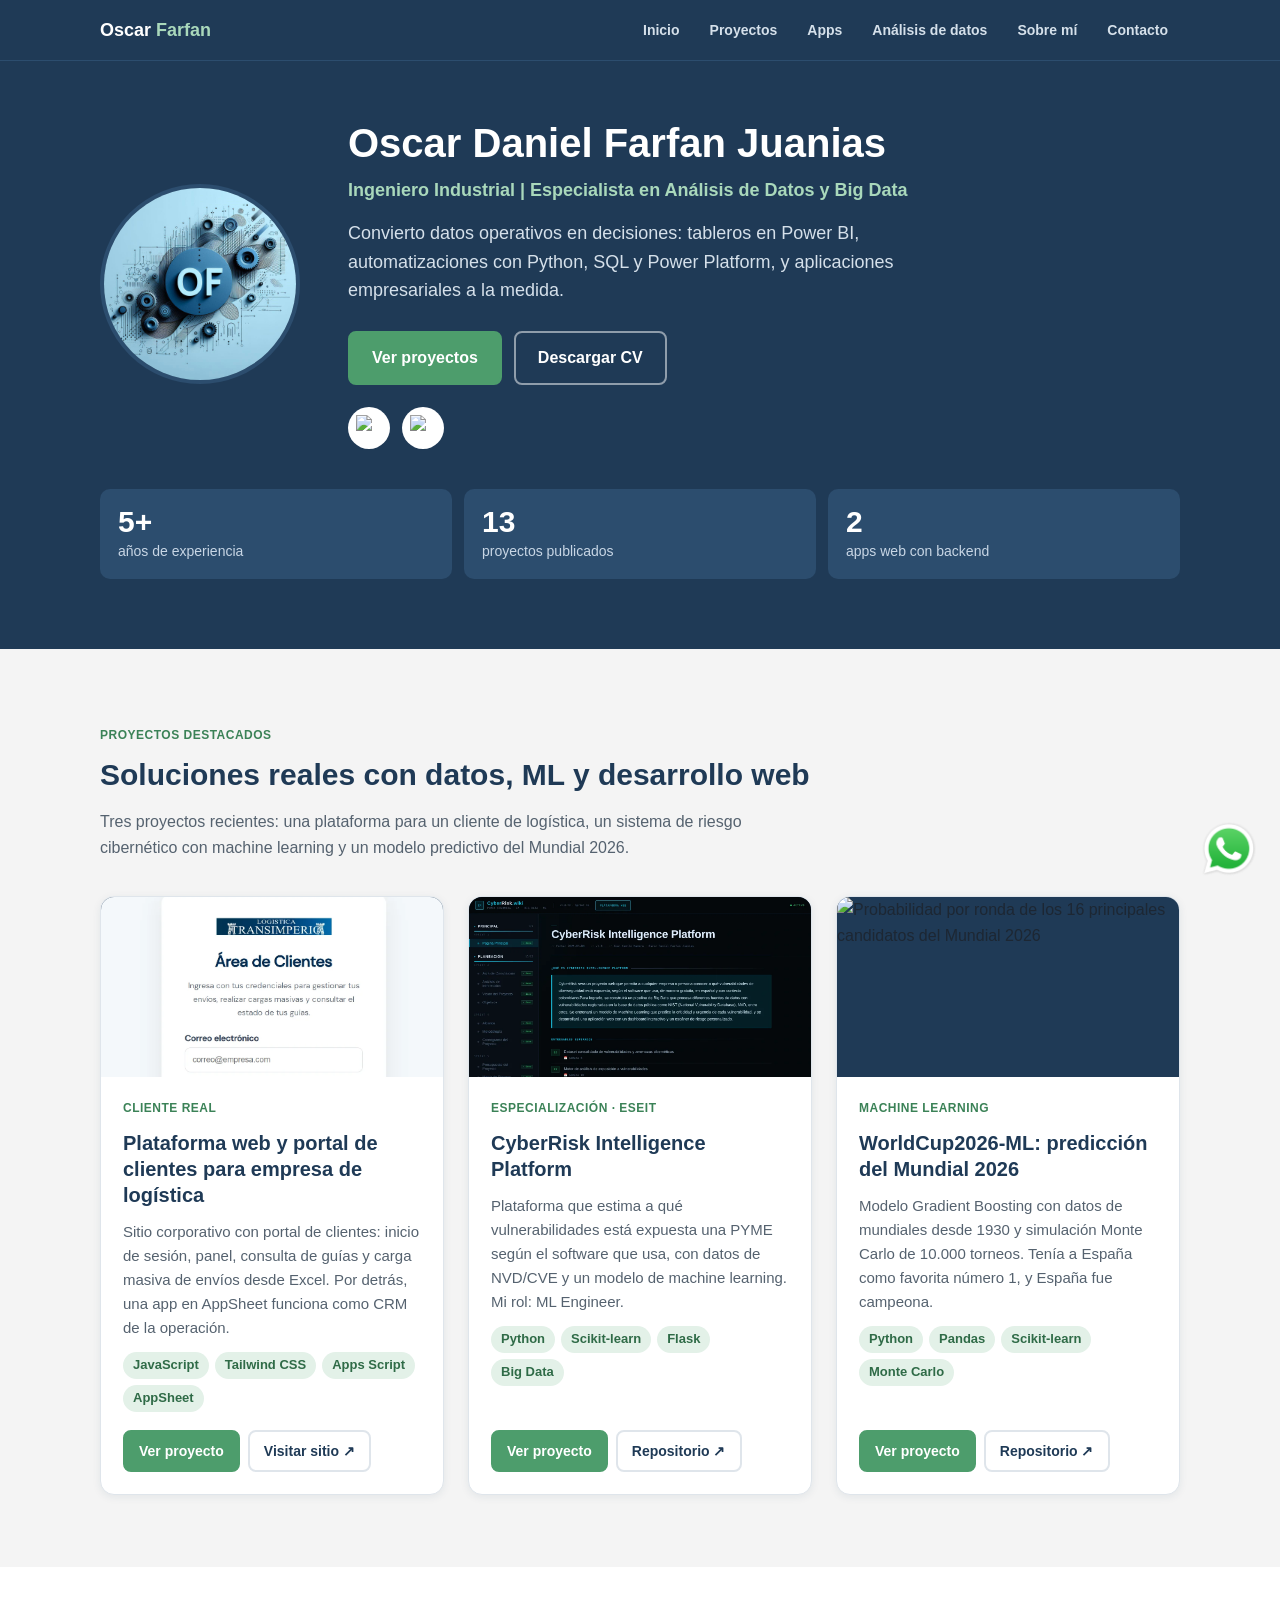
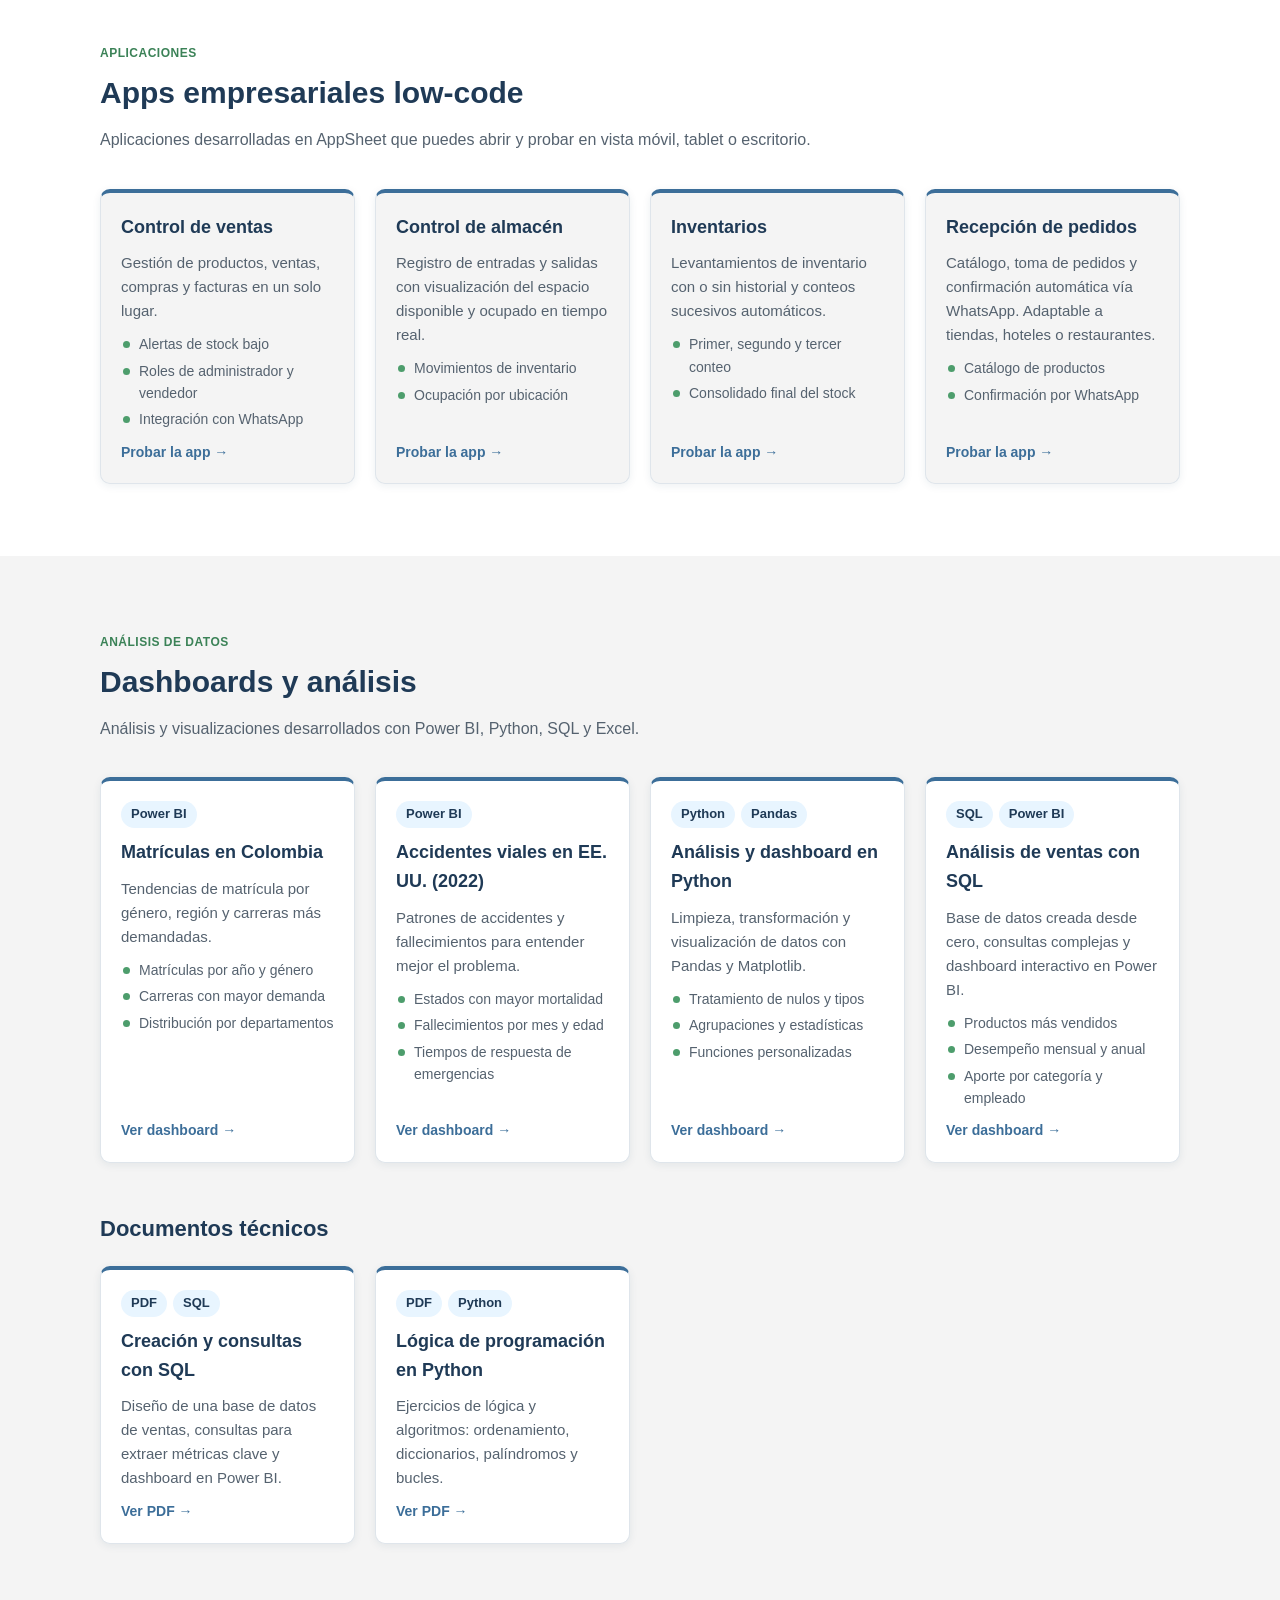
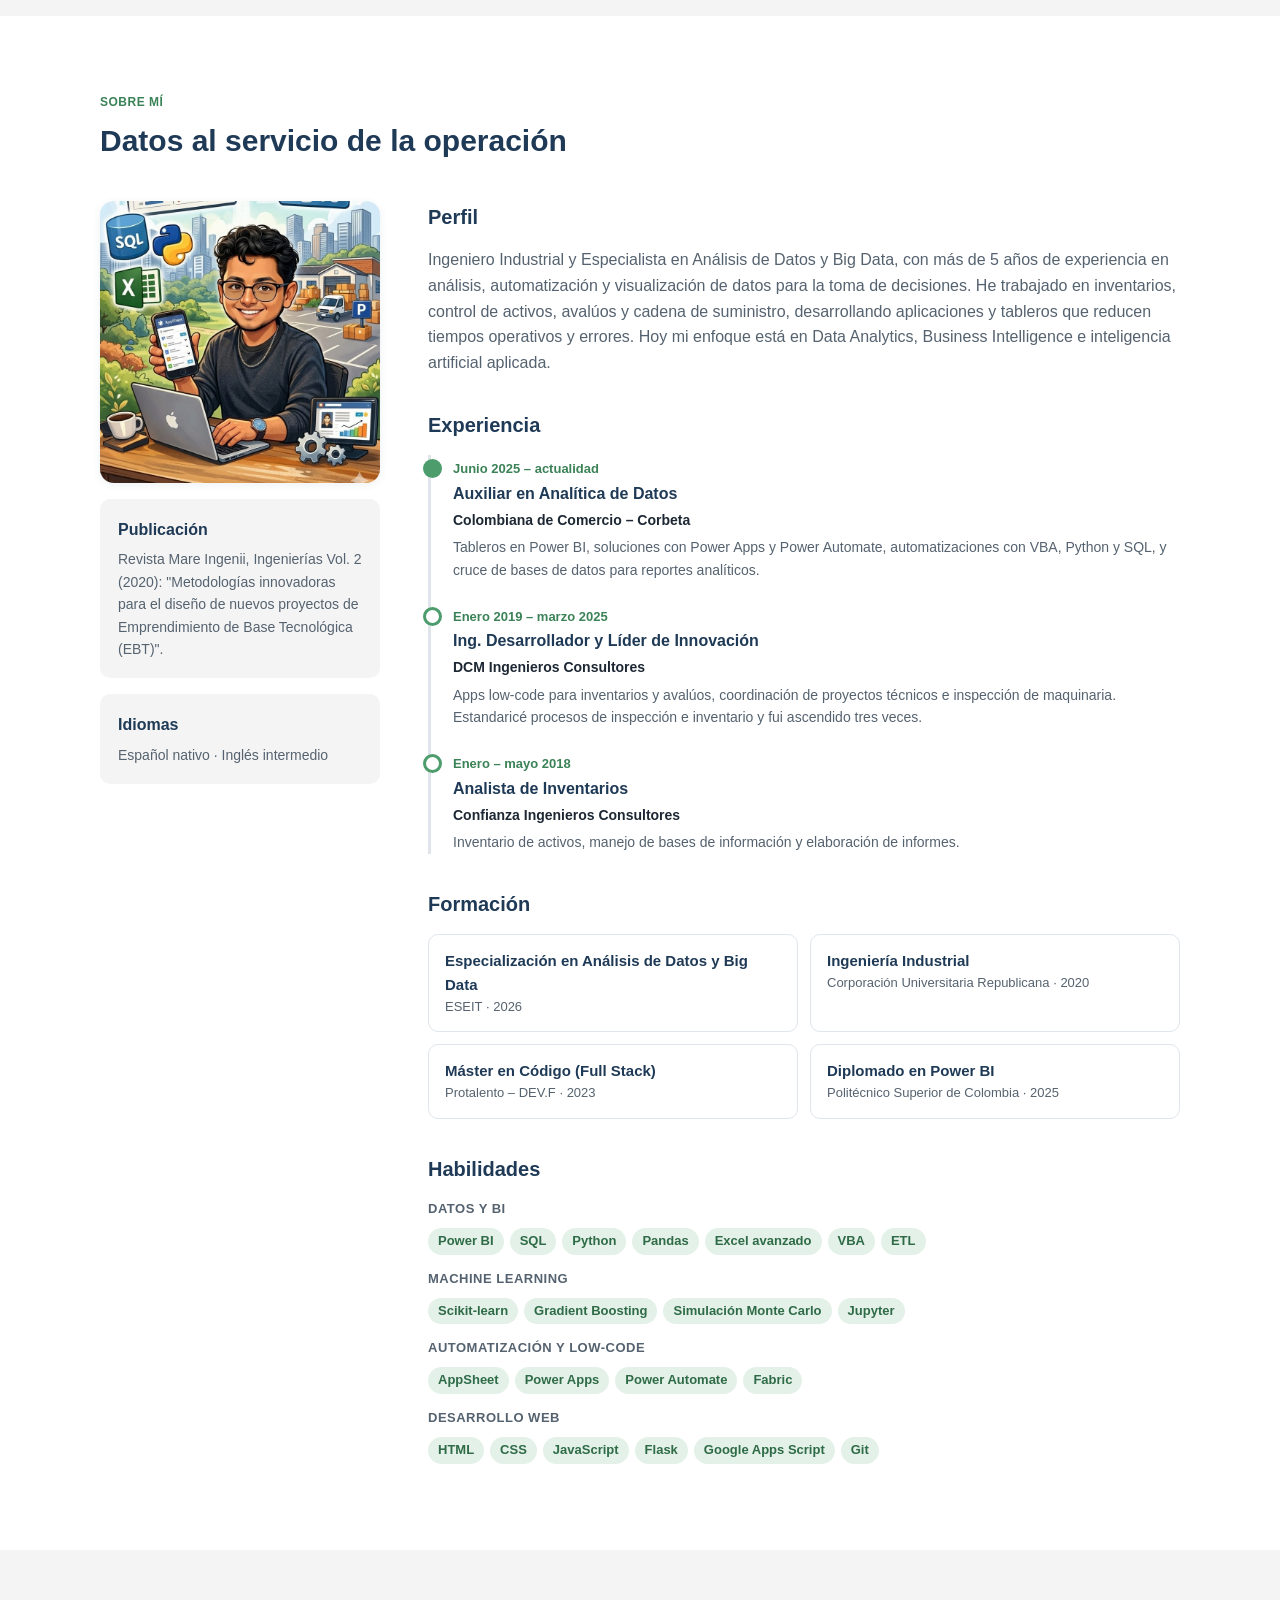
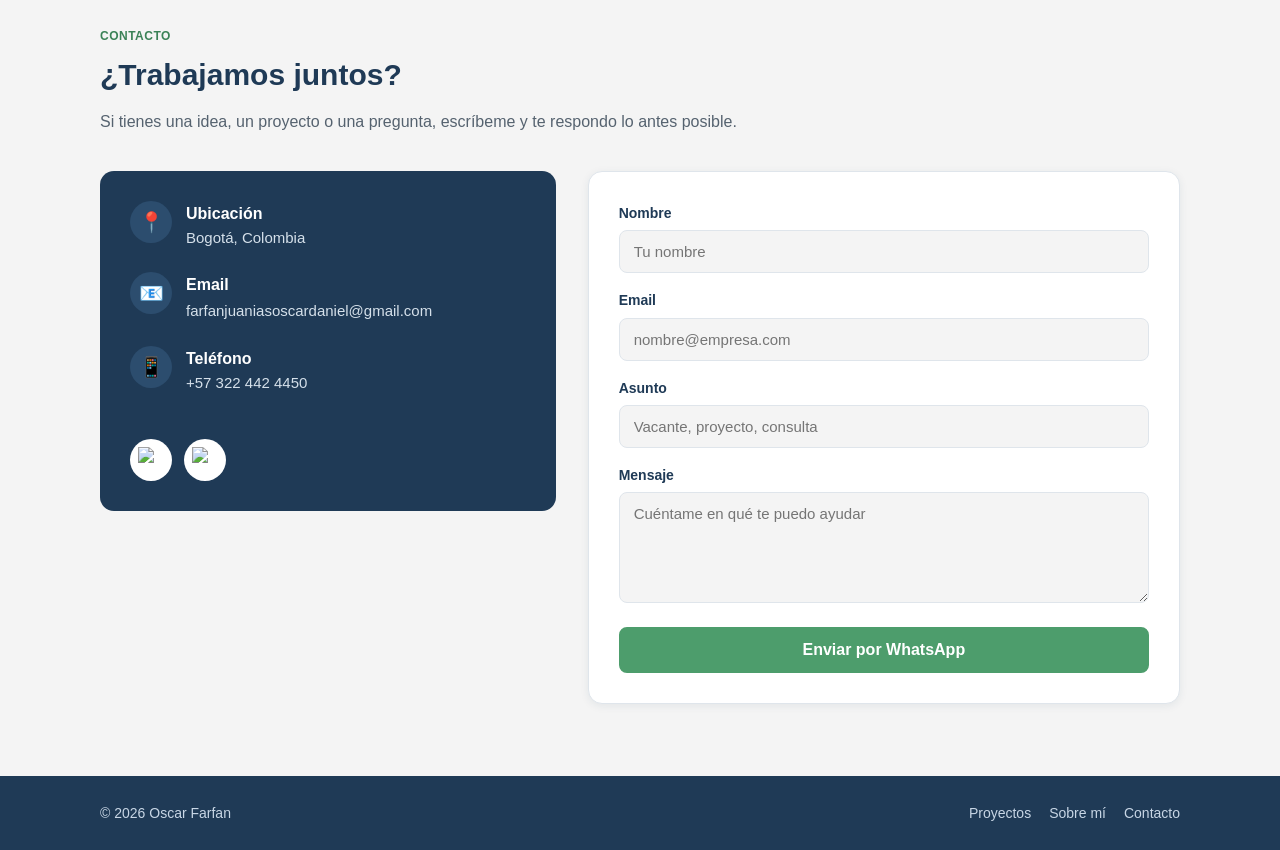
==== commit 0381200b: "Fix/Contacto y profesion" ====
--- a/index.html
+++ b/index.html
@@ -1,16 +1,20 @@
 <!DOCTYPE html>
 <html lang="es">
+
 <head>
     <meta charset="UTF-8">
     <meta name="viewport" content="width=device-width, initial-scale=1.0">
     <title>Oscar Farfan | Análisis de Datos, BI y Desarrollo</title>
-    <meta name="description" content="Portafolio de Oscar Daniel Farfan Juanias: Ingeniero Industrial y Especialista en Análisis de Datos y Big Data. Power BI, Python, SQL, Machine Learning, automatización y desarrollo web.">
+    <meta name="description"
+        content="Portafolio de Oscar Daniel Farfan Juanias: Ingeniero Industrial y Especialista en Análisis de Datos y Big Data. Power BI, Python, SQL, Machine Learning, automatización y desarrollo web.">
     <meta property="og:title" content="Oscar Farfan | Análisis de Datos, BI y Desarrollo">
-    <meta property="og:description" content="Proyectos de análisis de datos, machine learning, automatización y aplicaciones web.">
+    <meta property="og:description"
+        content="Proyectos de análisis de datos, machine learning, automatización y aplicaciones web.">
     <meta property="og:image" content="./img/Logo.png">
     <link rel="stylesheet" href="./styles/style.css">
     <link rel="shortcut icon" href="./img/favicon.ico">
 </head>
+
 <body>
     <header>
         <nav class="navbar">
@@ -61,14 +65,18 @@
                     <div class="hero-text">
                         <h1>Oscar Daniel Farfan Juanias</h1>
                         <p class="hero-role">Ingeniero Industrial | Especialista en Análisis de Datos y Big Data</p>
-                        <p class="hero-desc">Convierto datos operativos en decisiones: tableros en Power BI, automatizaciones con Python, SQL y Power Platform, y aplicaciones empresariales a la medida.</p>
+                        <p class="hero-desc">Convierto datos operativos en decisiones: tableros en Power BI,
+                            automatizaciones con Python, SQL y Power Platform, y aplicaciones empresariales a la medida.
+                        </p>
                         <div class="hero-actions">
                             <a class="btn" href="#destacados">Ver proyectos</a>
                             <a class="btn btn-outline" href="./documents/HV-Oscar Farfan.pdf" download>Descargar CV</a>
                         </div>
                         <div class="social-links">
-                            <a href="https://github.com/Oscar98farfan" target="_blank" rel="noopener" aria-label="GitHub"><img src="./img/Lgithub.png" alt="GitHub"></a>
-                            <a href="https://www.linkedin.com/in/oscar-daniel-farfan-juanias-75bb21237/" target="_blank" rel="noopener" aria-label="LinkedIn"><img src="./img/linkedin.png" alt="LinkedIn"></a>
+                            <a href="https://github.com/Oscar98farfan" target="_blank" rel="noopener"
+                                aria-label="GitHub"><img src="./img/Lgithub.png" alt="GitHub"></a>
+                            <a href="https://www.linkedin.com/in/oscar-daniel-farfan-juanias-75bb21237/" target="_blank"
+                                rel="noopener" aria-label="LinkedIn"><img src="./img/linkedin.png" alt="LinkedIn"></a>
                         </div>
                     </div>
                 </div>
@@ -86,60 +94,77 @@
                 <div class="section-head">
                     <span class="badge">Proyectos destacados</span>
                     <h2>Soluciones reales con datos, ML y desarrollo web</h2>
-                    <p>Tres proyectos recientes: una plataforma para un cliente de logística, un sistema de riesgo cibernético con machine learning y un modelo predictivo del Mundial 2026.</p>
+                    <p>Tres proyectos recientes: una plataforma para un cliente de logística, un sistema de riesgo
+                        cibernético con machine learning y un modelo predictivo del Mundial 2026.</p>
                 </div>
 
                 <div class="featured-grid">
                     <article class="featured-card">
                         <div class="featured-cover">
-                            <img src="./img/proyectos/transimperio-login.webp" alt="Pantalla de inicio de sesión del área de clientes de TransImperio" loading="lazy" style="object-position: center 8%">
+                            <img src="./img/proyectos/transimperio-login.webp"
+                                alt="Pantalla de inicio de sesión del área de clientes de TransImperio" loading="lazy"
+                                style="object-position: center 8%">
                         </div>
                         <div class="featured-body">
                             <span class="badge">Cliente real</span>
                             <h3>Plataforma web y portal de clientes para empresa de logística</h3>
-                            <p>Sitio corporativo con portal de clientes: inicio de sesión, panel, consulta de guías y carga masiva de envíos desde Excel. Por detrás, una app en AppSheet funciona como CRM de la operación.</p>
+                            <p>Sitio corporativo con portal de clientes: inicio de sesión, panel, consulta de guías y
+                                carga masiva de envíos desde Excel. Por detrás, una app en AppSheet funciona como CRM de
+                                la operación.</p>
                             <div class="tags">
-                                <span class="tag">JavaScript</span><span class="tag">Tailwind CSS</span><span class="tag">Apps Script</span><span class="tag">AppSheet</span>
+                                <span class="tag">JavaScript</span><span class="tag">Tailwind CSS</span><span
+                                    class="tag">Apps Script</span><span class="tag">AppSheet</span>
                             </div>
                             <div class="featured-actions">
                                 <a class="btn btn-sm" href="./proyectos/transimperio.html">Ver proyecto</a>
-                                <a class="btn btn-sm btn-light" href="https://www.transimperio.com" target="_blank" rel="noopener">Visitar sitio ↗</a>
+                                <a class="btn btn-sm btn-light" href="https://www.transimperio.com" target="_blank"
+                                    rel="noopener">Visitar sitio ↗</a>
                             </div>
                         </div>
                     </article>
 
                     <article class="featured-card">
                         <div class="featured-cover">
-                            <img src="./img/proyectos/cyberrisk-wiki.webp" alt="Wiki del proyecto CyberRisk Intelligence Platform" loading="lazy">
+                            <img src="./img/proyectos/cyberrisk-wiki.webp"
+                                alt="Wiki del proyecto CyberRisk Intelligence Platform" loading="lazy">
                         </div>
                         <div class="featured-body">
                             <span class="badge">Especialización · ESEIT</span>
                             <h3>CyberRisk Intelligence Platform</h3>
-                            <p>Plataforma que estima a qué vulnerabilidades está expuesta una PYME según el software que usa, con datos de NVD/CVE y un modelo de machine learning. Mi rol: ML Engineer.</p>
+                            <p>Plataforma que estima a qué vulnerabilidades está expuesta una PYME según el software que
+                                usa, con datos de NVD/CVE y un modelo de machine learning. Mi rol: ML Engineer.</p>
                             <div class="tags">
-                                <span class="tag">Python</span><span class="tag">Scikit-learn</span><span class="tag">Flask</span><span class="tag">Big Data</span>
+                                <span class="tag">Python</span><span class="tag">Scikit-learn</span><span
+                                    class="tag">Flask</span><span class="tag">Big Data</span>
                             </div>
                             <div class="featured-actions">
                                 <a class="btn btn-sm" href="./proyectos/cyberrisk.html">Ver proyecto</a>
-                                <a class="btn btn-sm btn-light" href="https://github.com/Oscar98farfan/CyberRiskIntelligencePlatform" target="_blank" rel="noopener">Repositorio ↗</a>
+                                <a class="btn btn-sm btn-light"
+                                    href="https://github.com/Oscar98farfan/CyberRiskIntelligencePlatform"
+                                    target="_blank" rel="noopener">Repositorio ↗</a>
                             </div>
                         </div>
                     </article>
 
                     <article class="featured-card">
                         <div class="featured-cover">
-                            <img src="./img/proyectos/mundial-prob-final.webp" alt="Probabilidad de llegar a la final del Mundial 2026 según el modelo y según el ranking FIFA" loading="lazy">
+                            <img src="./img/proyectos/mundial-candidatos.webp"
+                                alt="Probabilidad por ronda de los 16 principales candidatos del Mundial 2026"
+                                loading="lazy">
                         </div>
                         <div class="featured-body">
                             <span class="badge">Machine learning</span>
                             <h3>WorldCup2026-ML: predicción del Mundial 2026</h3>
-                            <p>Detecté y corregí una fuga de datos en mi propio modelo, lo reconstruí con validación walk-forward y lo evalué contra el Mundial real frente a un baseline de ranking FIFA.</p>
+                            <p>Modelo Gradient Boosting con datos de mundiales desde 1930 y simulación Monte Carlo de
+                                10.000 torneos. Tenía a España como favorita número 1, y España fue campeona.</p>
                             <div class="tags">
-                                <span class="tag">Python</span><span class="tag">Scikit-learn</span><span class="tag">Validación</span><span class="tag">Monte Carlo</span>
+                                <span class="tag">Python</span><span class="tag">Pandas</span><span
+                                    class="tag">Scikit-learn</span><span class="tag">Monte Carlo</span>
                             </div>
                             <div class="featured-actions">
                                 <a class="btn btn-sm" href="./proyectos/mundial-2026.html">Ver proyecto</a>
-                                <a class="btn btn-sm btn-light" href="https://github.com/Oscar98farfan/WorldCup2026-ML" target="_blank" rel="noopener">Repositorio ↗</a>
+                                <a class="btn btn-sm btn-light" href="https://github.com/Oscar98farfan/WorldCup2026-ML"
+                                    target="_blank" rel="noopener">Repositorio ↗</a>
                             </div>
                         </div>
                     </article>
@@ -153,31 +178,47 @@
                 <div class="section-head">
                     <span class="badge">Aplicaciones</span>
                     <h2>Apps empresariales low-code</h2>
-                    <p>Aplicaciones desarrolladas en AppSheet que puedes abrir y probar en vista móvil, tablet o escritorio.</p>
+                    <p>Aplicaciones desarrolladas en AppSheet que puedes abrir y probar en vista móvil, tablet o
+                        escritorio.</p>
                 </div>
                 <div class="project-grid">
                     <a href="./apps/App1.html" class="project-card">
                         <h3>Control de ventas</h3>
                         <p>Gestión de productos, ventas, compras y facturas en un solo lugar.</p>
-                        <ul><li>Alertas de stock bajo</li><li>Roles de administrador y vendedor</li><li>Integración con WhatsApp</li></ul>
+                        <ul>
+                            <li>Alertas de stock bajo</li>
+                            <li>Roles de administrador y vendedor</li>
+                            <li>Integración con WhatsApp</li>
+                        </ul>
                         <span class="card-link">Probar la app →</span>
                     </a>
                     <a href="./apps/App2.html" class="project-card">
                         <h3>Control de almacén</h3>
-                        <p>Registro de entradas y salidas con visualización del espacio disponible y ocupado en tiempo real.</p>
-                        <ul><li>Movimientos de inventario</li><li>Ocupación por ubicación</li></ul>
+                        <p>Registro de entradas y salidas con visualización del espacio disponible y ocupado en tiempo
+                            real.</p>
+                        <ul>
+                            <li>Movimientos de inventario</li>
+                            <li>Ocupación por ubicación</li>
+                        </ul>
                         <span class="card-link">Probar la app →</span>
                     </a>
                     <a href="./apps/App3.html" class="project-card">
                         <h3>Inventarios</h3>
                         <p>Levantamientos de inventario con o sin historial y conteos sucesivos automáticos.</p>
-                        <ul><li>Primer, segundo y tercer conteo</li><li>Consolidado final del stock</li></ul>
+                        <ul>
+                            <li>Primer, segundo y tercer conteo</li>
+                            <li>Consolidado final del stock</li>
+                        </ul>
                         <span class="card-link">Probar la app →</span>
                     </a>
                     <a href="./apps/App4.html" class="project-card">
                         <h3>Recepción de pedidos</h3>
-                        <p>Catálogo, toma de pedidos y confirmación automática vía WhatsApp. Adaptable a tiendas, hoteles o restaurantes.</p>
-                        <ul><li>Catálogo de productos</li><li>Confirmación por WhatsApp</li></ul>
+                        <p>Catálogo, toma de pedidos y confirmación automática vía WhatsApp. Adaptable a tiendas,
+                            hoteles o restaurantes.</p>
+                        <ul>
+                            <li>Catálogo de productos</li>
+                            <li>Confirmación por WhatsApp</li>
+                        </ul>
                         <span class="card-link">Probar la app →</span>
                     </a>
                 </div>
@@ -197,28 +238,46 @@
                         <div class="tags"><span class="tag tag-azul">Power BI</span></div>
                         <h3>Matrículas en Colombia</h3>
                         <p>Tendencias de matrícula por género, región y carreras más demandadas.</p>
-                        <ul><li>Matrículas por año y género</li><li>Carreras con mayor demanda</li><li>Distribución por departamentos</li></ul>
+                        <ul>
+                            <li>Matrículas por año y género</li>
+                            <li>Carreras con mayor demanda</li>
+                            <li>Distribución por departamentos</li>
+                        </ul>
                         <span class="card-link">Ver dashboard →</span>
                     </a>
                     <a href="./analisisDatos/Analisis2.html" class="project-card">
                         <div class="tags"><span class="tag tag-azul">Power BI</span></div>
                         <h3>Accidentes viales en EE. UU. (2022)</h3>
                         <p>Patrones de accidentes y fallecimientos para entender mejor el problema.</p>
-                        <ul><li>Estados con mayor mortalidad</li><li>Fallecimientos por mes y edad</li><li>Tiempos de respuesta de emergencias</li></ul>
+                        <ul>
+                            <li>Estados con mayor mortalidad</li>
+                            <li>Fallecimientos por mes y edad</li>
+                            <li>Tiempos de respuesta de emergencias</li>
+                        </ul>
                         <span class="card-link">Ver dashboard →</span>
                     </a>
                     <a href="./analisisDatos/Analisis3.html" class="project-card">
-                        <div class="tags"><span class="tag tag-azul">Python</span><span class="tag tag-azul">Pandas</span></div>
+                        <div class="tags"><span class="tag tag-azul">Python</span><span
+                                class="tag tag-azul">Pandas</span></div>
                         <h3>Análisis y dashboard en Python</h3>
                         <p>Limpieza, transformación y visualización de datos con Pandas y Matplotlib.</p>
-                        <ul><li>Tratamiento de nulos y tipos</li><li>Agrupaciones y estadísticas</li><li>Funciones personalizadas</li></ul>
+                        <ul>
+                            <li>Tratamiento de nulos y tipos</li>
+                            <li>Agrupaciones y estadísticas</li>
+                            <li>Funciones personalizadas</li>
+                        </ul>
                         <span class="card-link">Ver dashboard →</span>
                     </a>
                     <a href="./analisisDatos/Analisis4.html" class="project-card">
-                        <div class="tags"><span class="tag tag-azul">SQL</span><span class="tag tag-azul">Power BI</span></div>
+                        <div class="tags"><span class="tag tag-azul">SQL</span><span class="tag tag-azul">Power
+                                BI</span></div>
                         <h3>Análisis de ventas con SQL</h3>
                         <p>Base de datos creada desde cero, consultas complejas y dashboard interactivo en Power BI.</p>
-                        <ul><li>Productos más vendidos</li><li>Desempeño mensual y anual</li><li>Aporte por categoría y empleado</li></ul>
+                        <ul>
+                            <li>Productos más vendidos</li>
+                            <li>Desempeño mensual y anual</li>
+                            <li>Aporte por categoría y empleado</li>
+                        </ul>
                         <span class="card-link">Ver dashboard →</span>
                     </a>
                 </div>
@@ -226,13 +285,16 @@
                 <h3 class="subsection-title" id="documentos-PDF">Documentos técnicos</h3>
                 <div class="project-grid">
                     <a href="./pdfs/Pdf1.html" class="project-card">
-                        <div class="tags"><span class="tag tag-azul">PDF</span><span class="tag tag-azul">SQL</span></div>
+                        <div class="tags"><span class="tag tag-azul">PDF</span><span class="tag tag-azul">SQL</span>
+                        </div>
                         <h3>Creación y consultas con SQL</h3>
-                        <p>Diseño de una base de datos de ventas, consultas para extraer métricas clave y dashboard en Power BI.</p>
+                        <p>Diseño de una base de datos de ventas, consultas para extraer métricas clave y dashboard en
+                            Power BI.</p>
                         <span class="card-link">Ver PDF →</span>
                     </a>
                     <a href="./pdfs/Pdf2.html" class="project-card">
-                        <div class="tags"><span class="tag tag-azul">PDF</span><span class="tag tag-azul">Python</span></div>
+                        <div class="tags"><span class="tag tag-azul">PDF</span><span class="tag tag-azul">Python</span>
+                        </div>
                         <h3>Lógica de programación en Python</h3>
                         <p>Ejercicios de lógica y algoritmos: ordenamiento, diccionarios, palíndromos y bucles.</p>
                         <span class="card-link">Ver PDF →</span>
@@ -253,7 +315,8 @@
                         <img src="./img/Photo-Me.png" alt="Oscar Farfan" class="about-profile-img">
                         <div class="about-card">
                             <h4>Publicación</h4>
-                            <p>Revista Mare Ingenii, Ingenierías Vol. 2 (2020): "Metodologías innovadoras para el diseño de nuevos proyectos de Emprendimiento de Base Tecnológica (EBT)".</p>
+                            <p>Revista Mare Ingenii, Ingenierías Vol. 2 (2020): "Metodologías innovadoras para el diseño
+                                de nuevos proyectos de Emprendimiento de Base Tecnológica (EBT)".</p>
                         </div>
                         <div class="about-card">
                             <h4>Idiomas</h4>
@@ -263,7 +326,12 @@
 
                     <div class="about-content">
                         <h3>Perfil</h3>
-                        <p>Ingeniero Industrial y Especialista en Análisis de Datos y Big Data, con más de 5 años de experiencia en análisis, automatización y visualización de datos para la toma de decisiones. He trabajado en inventarios, control de activos, avalúos y cadena de suministro, desarrollando aplicaciones y tableros que reducen tiempos operativos y errores. Hoy mi enfoque está en Data Analytics, Business Intelligence e inteligencia artificial aplicada.</p>
+                        <p>Ingeniero Industrial y Especialista en Análisis de Datos y Big Data, con más de 5 años de
+                            experiencia en análisis, automatización y visualización de datos para la toma de decisiones.
+                            He trabajado en inventarios, control de activos, avalúos y cadena de suministro,
+                            desarrollando aplicaciones y tableros que reducen tiempos operativos y errores. Hoy mi
+                            enfoque está en Data Analytics, Business Intelligence e inteligencia artificial aplicada.
+                        </p>
 
                         <h3>Experiencia</h3>
                         <div class="timeline">
@@ -271,13 +339,16 @@
                                 <span class="timeline-date">Junio 2025 – actualidad</span>
                                 <h4>Auxiliar en Analítica de Datos</h4>
                                 <span class="timeline-company">Colombiana de Comercio – Corbeta</span>
-                                <p>Tableros en Power BI, soluciones con Power Apps y Power Automate, automatizaciones con VBA, Python y SQL, y cruce de bases de datos para reportes analíticos.</p>
+                                <p>Tableros en Power BI, soluciones con Power Apps y Power Automate, automatizaciones
+                                    con VBA, Python y SQL, y cruce de bases de datos para reportes analíticos.</p>
                             </div>
                             <div class="timeline-item">
                                 <span class="timeline-date">Enero 2019 – marzo 2025</span>
                                 <h4>Ing. Desarrollador y Líder de Innovación</h4>
                                 <span class="timeline-company">DCM Ingenieros Consultores</span>
-                                <p>Apps low-code para inventarios y avalúos, coordinación de proyectos técnicos e inspección de maquinaria. Estandaricé procesos de inspección e inventario y fui ascendido tres veces.</p>
+                                <p>Apps low-code para inventarios y avalúos, coordinación de proyectos técnicos e
+                                    inspección de maquinaria. Estandaricé procesos de inspección e inventario y fui
+                                    ascendido tres veces.</p>
                             </div>
                             <div class="timeline-item">
                                 <span class="timeline-date">Enero – mayo 2018</span>
@@ -289,28 +360,47 @@
 
                         <h3>Formación</h3>
                         <div class="edu-grid">
-                            <div class="edu-item"><h4>Especialización en Análisis de Datos y Big Data</h4><p>ESEIT · Grado en octubre de 2026</p></div>
-                            <div class="edu-item"><h4>Ingeniería Industrial</h4><p>Corporación Universitaria Republicana · 2020</p></div>
-                            <div class="edu-item"><h4>Máster en Código (Full Stack)</h4><p>Protalento – DEV.F · 2023</p></div>
-                            <div class="edu-item"><h4>Diplomado en Power BI</h4><p>Politécnico Superior de Colombia · 2025</p></div>
+                            <div class="edu-item">
+                                <h4>Especialización en Análisis de Datos y Big Data</h4>
+                                <p>ESEIT · 2026</p>
+                            </div>
+                            <div class="edu-item">
+                                <h4>Ingeniería Industrial</h4>
+                                <p>Corporación Universitaria Republicana · 2020</p>
+                            </div>
+                            <div class="edu-item">
+                                <h4>Máster en Código (Full Stack)</h4>
+                                <p>Protalento – DEV.F · 2023</p>
+                            </div>
+                            <div class="edu-item">
+                                <h4>Diplomado en Power BI</h4>
+                                <p>Politécnico Superior de Colombia · 2025</p>
+                            </div>
                         </div>
 
                         <h3>Habilidades</h3>
                         <div class="skills-group">
                             <h4>Datos y BI</h4>
-                            <div class="tags"><span class="tag">Power BI</span><span class="tag">SQL</span><span class="tag">Python</span><span class="tag">Pandas</span><span class="tag">Excel avanzado</span><span class="tag">VBA</span><span class="tag">ETL</span></div>
+                            <div class="tags"><span class="tag">Power BI</span><span class="tag">SQL</span><span
+                                    class="tag">Python</span><span class="tag">Pandas</span><span class="tag">Excel
+                                    avanzado</span><span class="tag">VBA</span><span class="tag">ETL</span></div>
                         </div>
                         <div class="skills-group">
                             <h4>Machine learning</h4>
-                            <div class="tags"><span class="tag">Scikit-learn</span><span class="tag">Gradient Boosting</span><span class="tag">Simulación Monte Carlo</span><span class="tag">Jupyter</span></div>
+                            <div class="tags"><span class="tag">Scikit-learn</span><span class="tag">Gradient
+                                    Boosting</span><span class="tag">Simulación Monte Carlo</span><span
+                                    class="tag">Jupyter</span></div>
                         </div>
                         <div class="skills-group">
                             <h4>Automatización y low-code</h4>
-                            <div class="tags"><span class="tag">AppSheet</span><span class="tag">Power Apps</span><span class="tag">Power Automate</span><span class="tag">Fabric</span></div>
+                            <div class="tags"><span class="tag">AppSheet</span><span class="tag">Power Apps</span><span
+                                    class="tag">Power Automate</span><span class="tag">Fabric</span></div>
                         </div>
                         <div class="skills-group">
                             <h4>Desarrollo web</h4>
-                            <div class="tags"><span class="tag">HTML</span><span class="tag">CSS</span><span class="tag">JavaScript</span><span class="tag">Flask</span><span class="tag">Google Apps Script</span><span class="tag">Git</span></div>
+                            <div class="tags"><span class="tag">HTML</span><span class="tag">CSS</span><span
+                                    class="tag">JavaScript</span><span class="tag">Flask</span><span class="tag">Google
+                                    Apps Script</span><span class="tag">Git</span></div>
                         </div>
                     </div>
                 </div>
@@ -323,25 +413,36 @@
                 <div class="section-head">
                     <span class="badge">Contacto</span>
                     <h2>¿Trabajamos juntos?</h2>
-                    <p>Si tienes una vacante, un proyecto o una pregunta, escríbeme y te respondo lo antes posible.</p>
+                    <p>Si tienes una idea, un proyecto o una pregunta, escríbeme y te respondo lo antes posible.</p>
                 </div>
                 <div class="contact-container">
                     <div class="contact-info">
                         <div class="contact-item">
                             <i class="contact-icon">📍</i>
-                            <div class="contact-text"><h3>Ubicación</h3><p>Bogotá, Colombia</p></div>
+                            <div class="contact-text">
+                                <h3>Ubicación</h3>
+                                <p>Bogotá, Colombia</p>
+                            </div>
                         </div>
                         <div class="contact-item">
                             <i class="contact-icon">📧</i>
-                            <div class="contact-text"><h3>Email</h3><a href="mailto:farfanjuaniasoscardaniel@gmail.com">farfanjuaniasoscardaniel@gmail.com</a></div>
+                            <div class="contact-text">
+                                <h3>Email</h3><a
+                                    href="mailto:farfanjuaniasoscardaniel@gmail.com">farfanjuaniasoscardaniel@gmail.com</a>
+                            </div>
                         </div>
                         <div class="contact-item">
                             <i class="contact-icon">📱</i>
-                            <div class="contact-text"><h3>Teléfono</h3><p>+57 322 442 4450</p></div>
+                            <div class="contact-text">
+                                <h3>Teléfono</h3>
+                                <p>+57 322 442 4450</p>
+                            </div>
                         </div>
                         <div class="social-links">
-                            <a href="https://github.com/Oscar98farfan" target="_blank" rel="noopener" aria-label="GitHub"><img src="./img/Lgithub.png" alt="GitHub"></a>
-                            <a href="https://www.linkedin.com/in/oscar-daniel-farfan-juanias-75bb21237/" target="_blank" rel="noopener" aria-label="LinkedIn"><img src="./img/linkedin.png" alt="LinkedIn"></a>
+                            <a href="https://github.com/Oscar98farfan" target="_blank" rel="noopener"
+                                aria-label="GitHub"><img src="./img/Lgithub.png" alt="GitHub"></a>
+                            <a href="https://www.linkedin.com/in/oscar-daniel-farfan-juanias-75bb21237/" target="_blank"
+                                rel="noopener" aria-label="LinkedIn"><img src="./img/linkedin.png" alt="LinkedIn"></a>
                         </div>
                     </div>
 
@@ -360,7 +461,8 @@
                         </div>
                         <div class="form-group">
                             <label for="message">Mensaje</label>
-                            <textarea id="message" name="message" placeholder="Cuéntame en qué te puedo ayudar" rows="5" required></textarea>
+                            <textarea id="message" name="message" placeholder="Cuéntame en qué te puedo ayudar" rows="5"
+                                required></textarea>
                         </div>
                         <button type="submit" class="btn submit-btn">Enviar por WhatsApp</button>
                     </form>
@@ -369,7 +471,8 @@
         </section>
     </main>
 
-    <a href="https://wa.me/+573114888796?text=Quiero%20Conocer%20Mas%20De%20Tu%20Trabajo" class="box-btn-whatsapp" target="_blank" rel="noopener noreferrer">
+    <a href="https://wa.me/+573114888796?text=Quiero%20Conocer%20Mas%20De%20Tu%20Trabajo" class="box-btn-whatsapp"
+        target="_blank" rel="noopener noreferrer">
         <img src="./img/WhatsApp.png" alt="Escribir por WhatsApp" class="btn-whatsapp">
     </a>
 
@@ -385,4 +488,5 @@
     </footer>
     <script src="./script/script.js" defer></script>
 </body>
-</html>
+
+</html>
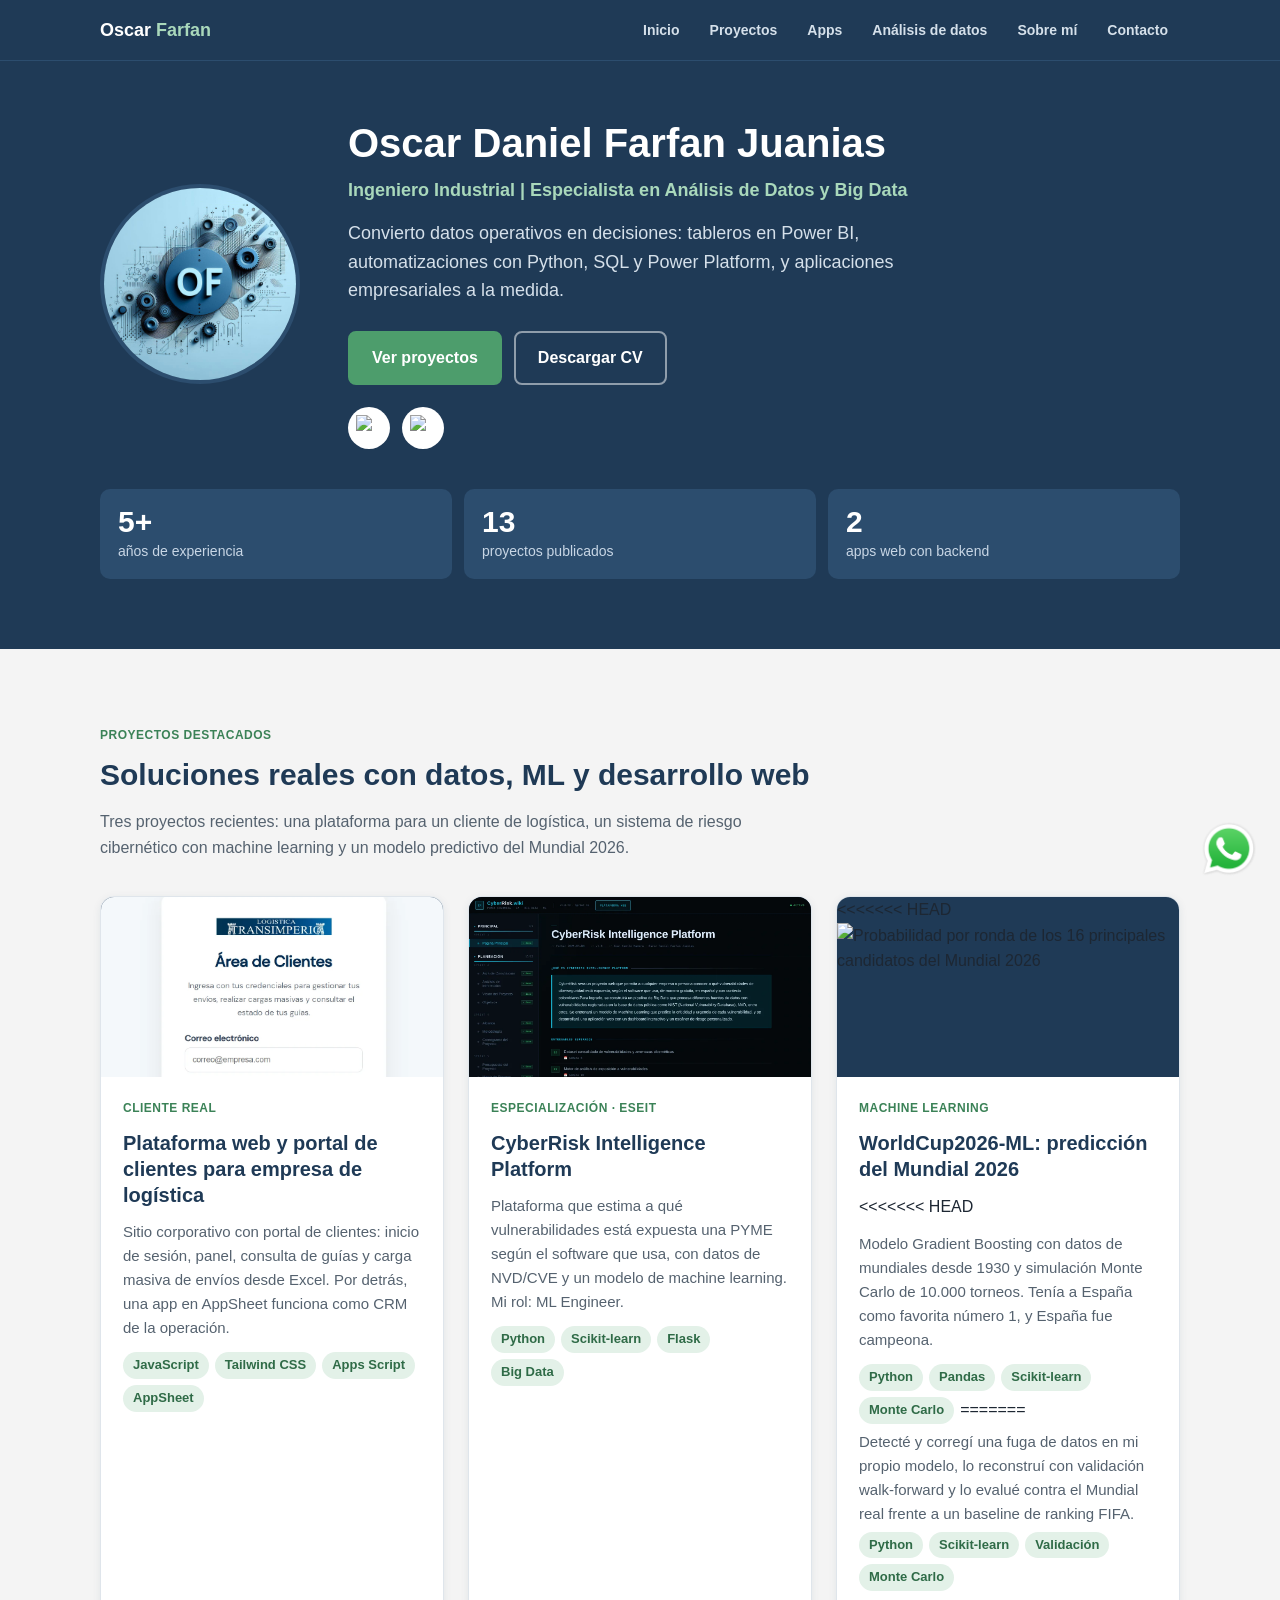
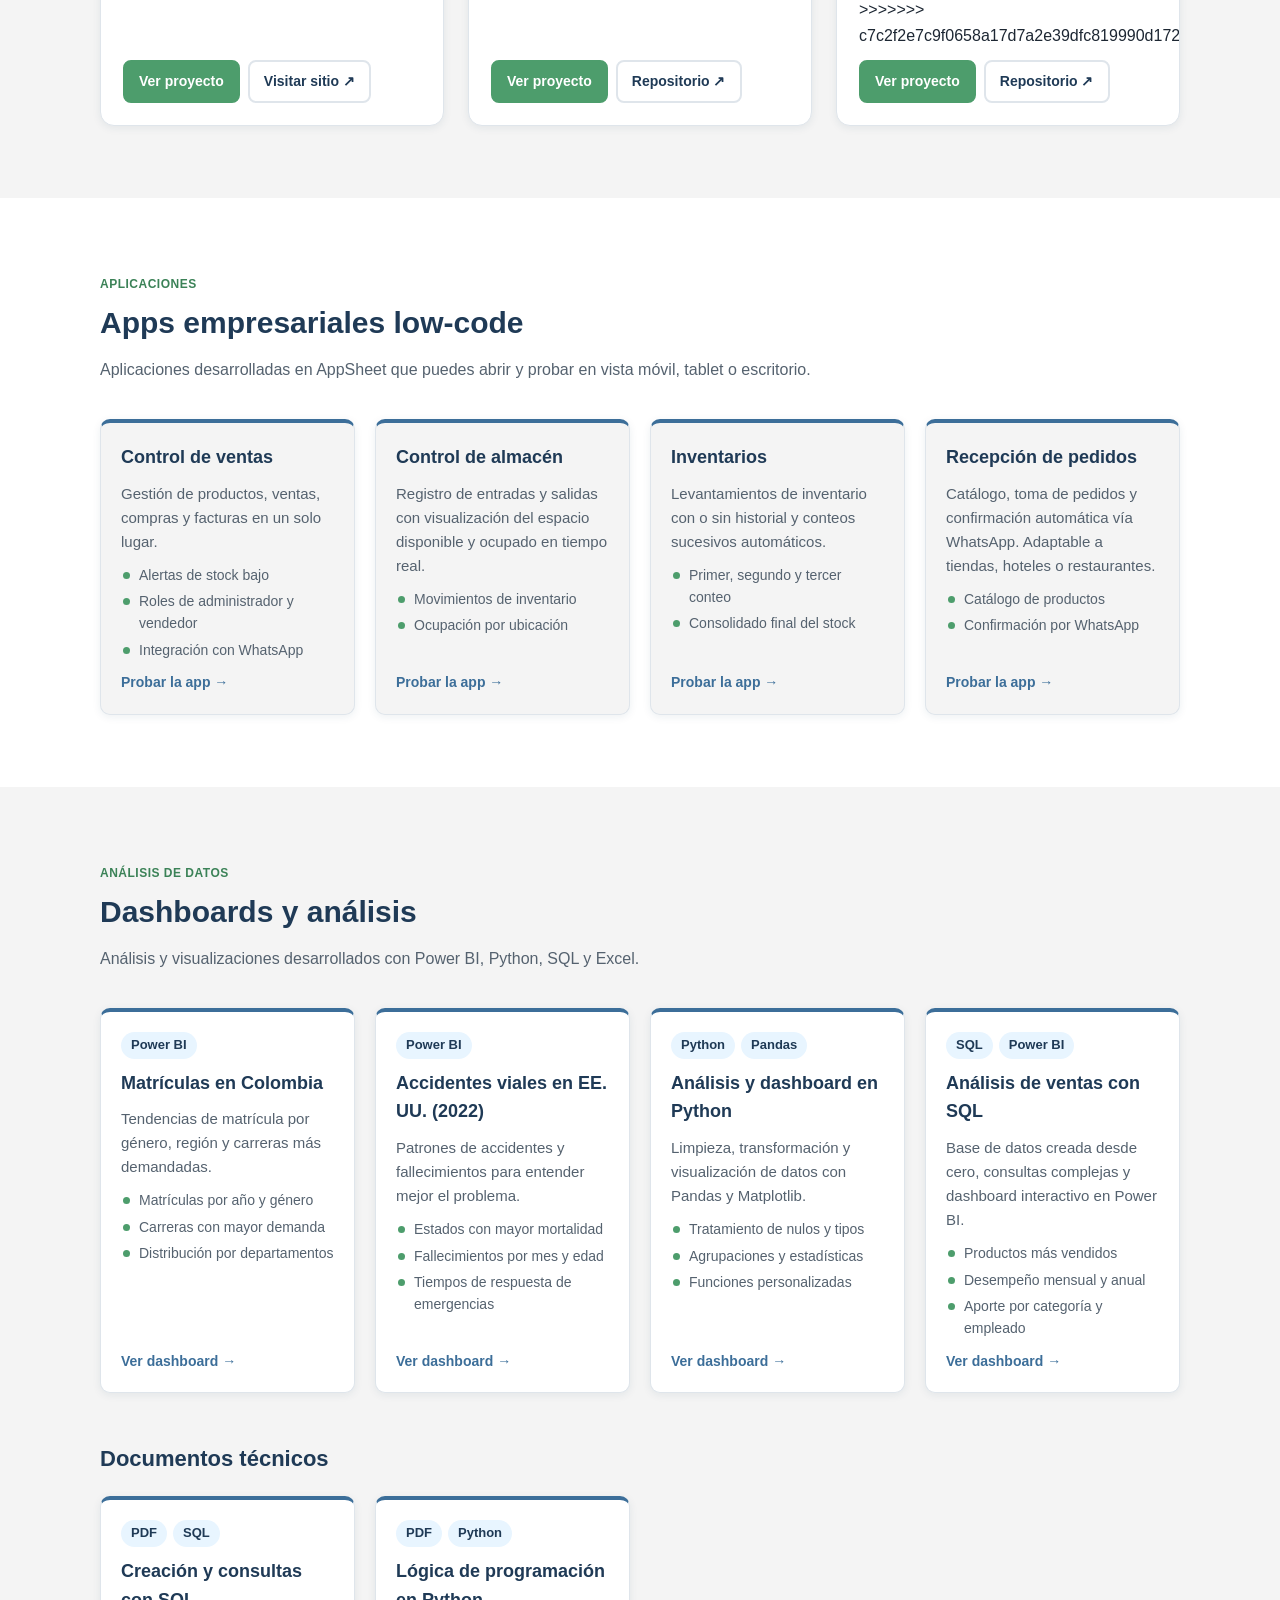
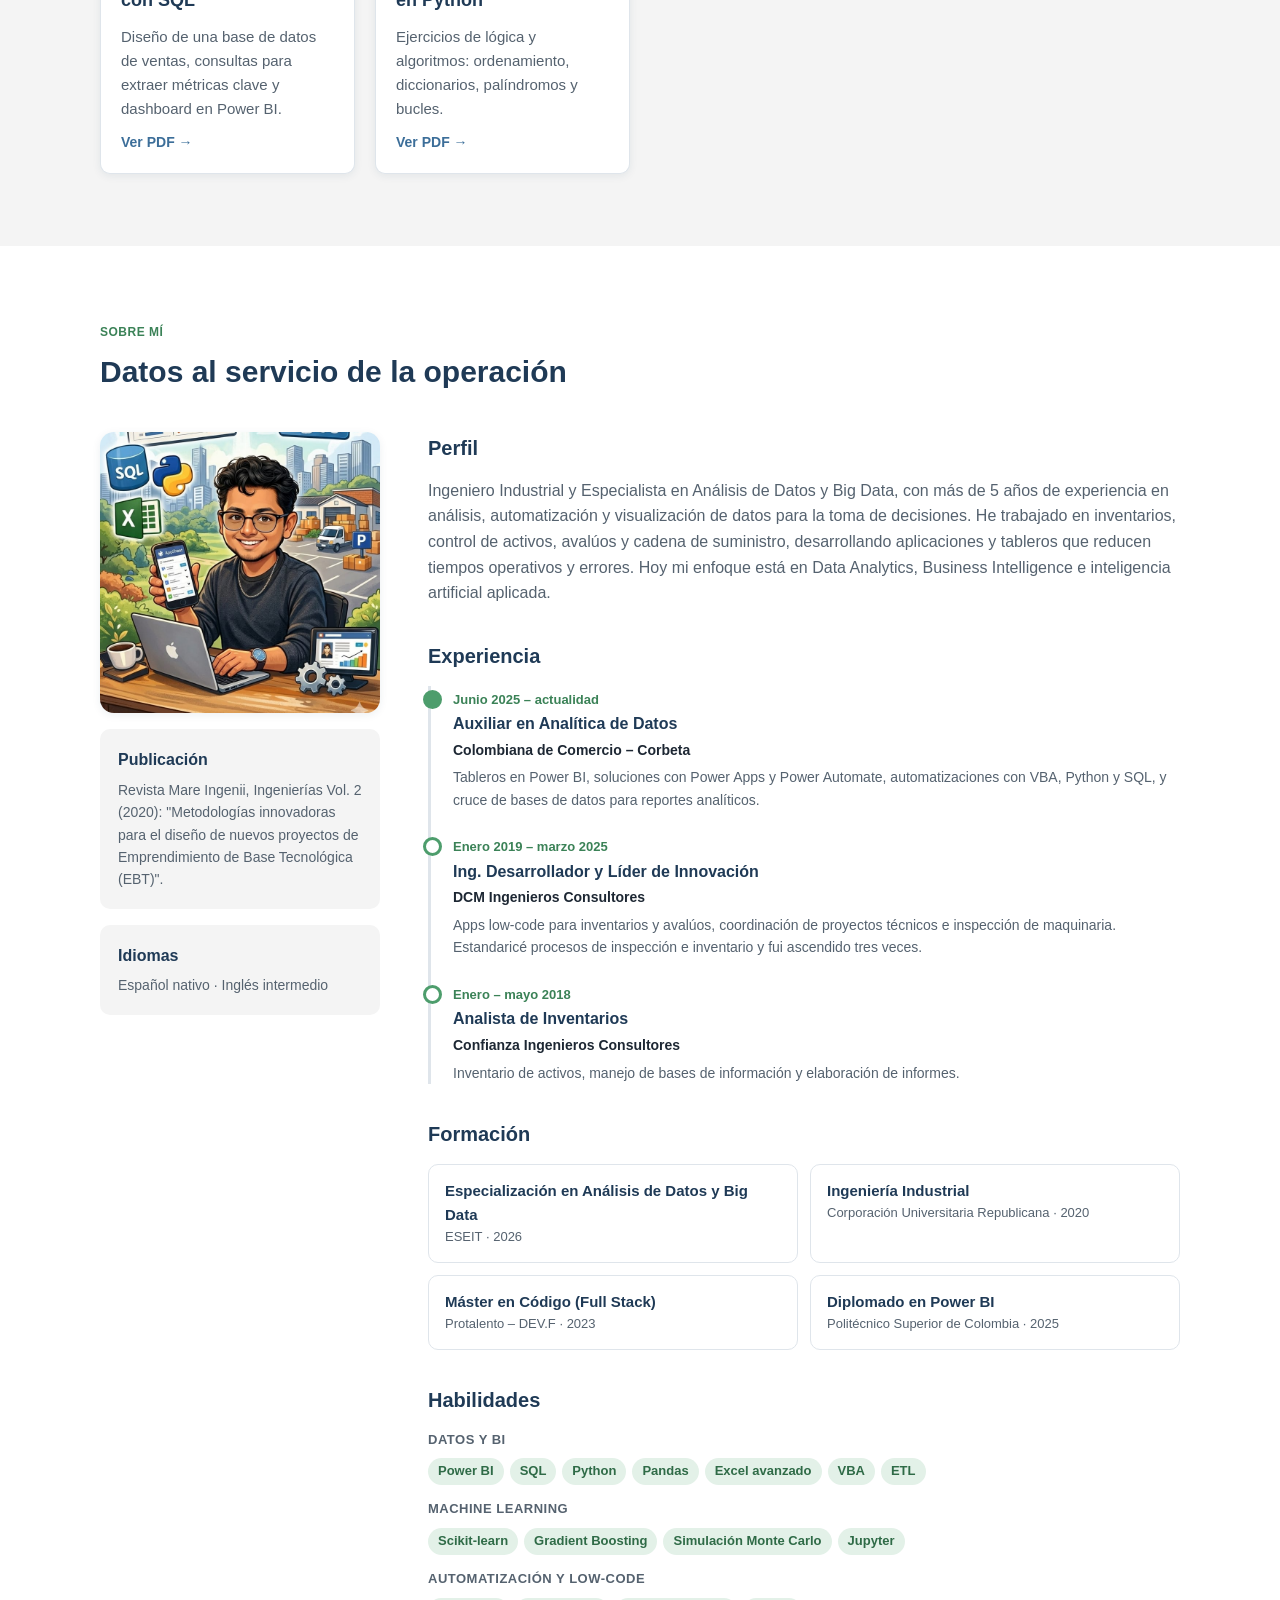
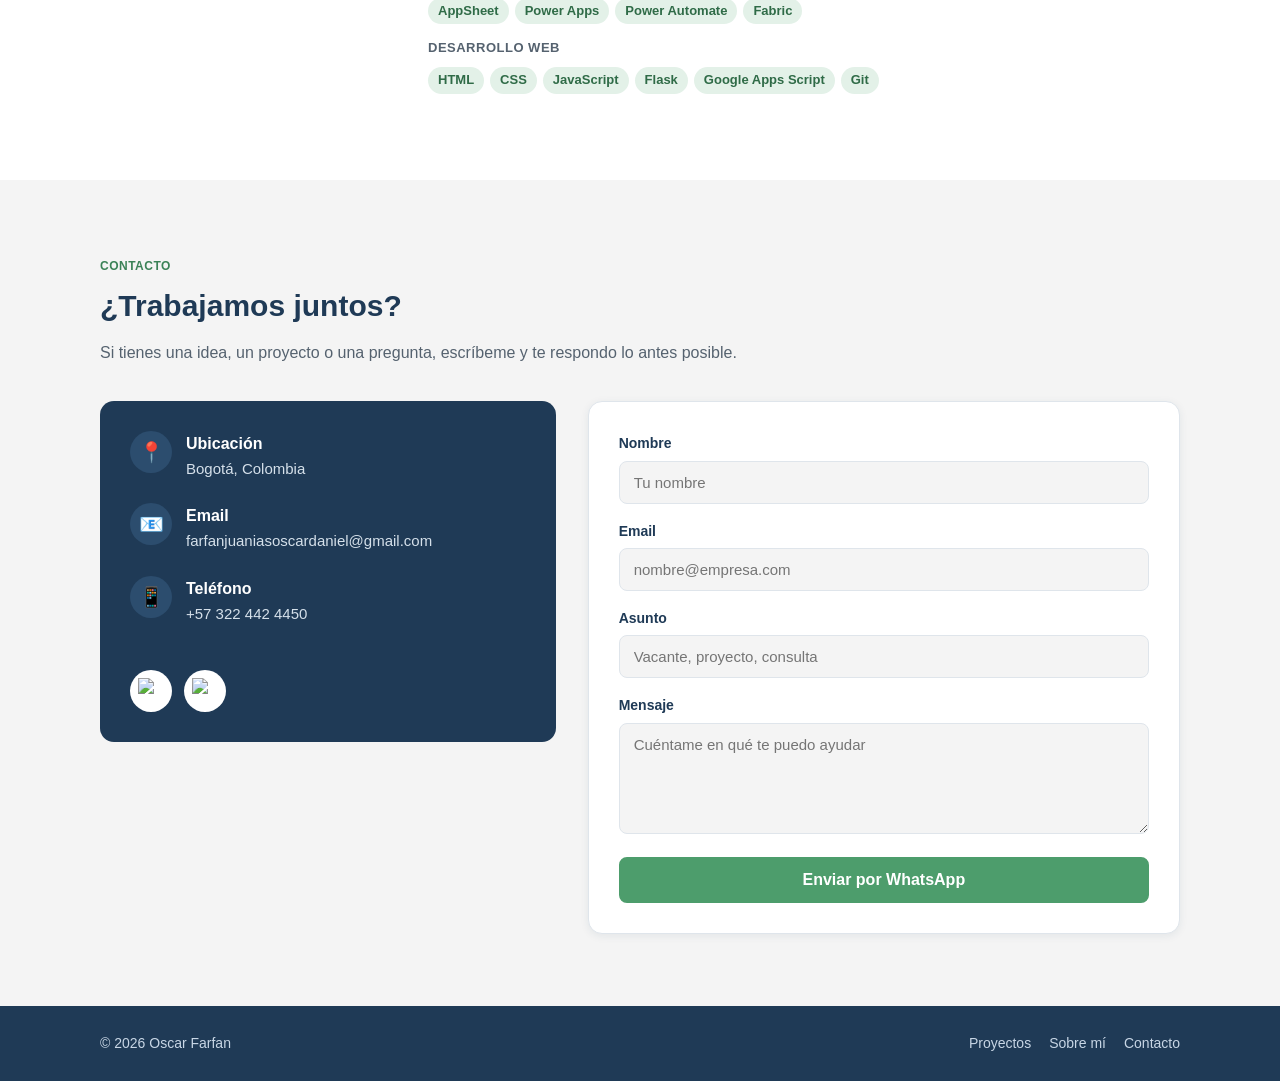
==== commit c9e77783: "Merge branch 'main' of github.com:Oscar98farfan/OscarFarfan # Conflicts: #	index.html" ====
--- a/index.html
+++ b/index.html
@@ -148,18 +148,28 @@
 
                     <article class="featured-card">
                         <div class="featured-cover">
+<<<<<<< HEAD
                             <img src="./img/proyectos/mundial-candidatos.webp"
                                 alt="Probabilidad por ronda de los 16 principales candidatos del Mundial 2026"
                                 loading="lazy">
+=======
+                            <img src="./img/proyectos/mundial-prob-final.webp" alt="Probabilidad de llegar a la final del Mundial 2026 según el modelo y según el ranking FIFA" loading="lazy">
+>>>>>>> c7c2f2e7c9f0658a17d7a2e39dfc819990d172e3
                         </div>
                         <div class="featured-body">
                             <span class="badge">Machine learning</span>
                             <h3>WorldCup2026-ML: predicción del Mundial 2026</h3>
+<<<<<<< HEAD
                             <p>Modelo Gradient Boosting con datos de mundiales desde 1930 y simulación Monte Carlo de
                                 10.000 torneos. Tenía a España como favorita número 1, y España fue campeona.</p>
                             <div class="tags">
                                 <span class="tag">Python</span><span class="tag">Pandas</span><span
                                     class="tag">Scikit-learn</span><span class="tag">Monte Carlo</span>
+=======
+                            <p>Detecté y corregí una fuga de datos en mi propio modelo, lo reconstruí con validación walk-forward y lo evalué contra el Mundial real frente a un baseline de ranking FIFA.</p>
+                            <div class="tags">
+                                <span class="tag">Python</span><span class="tag">Scikit-learn</span><span class="tag">Validación</span><span class="tag">Monte Carlo</span>
+>>>>>>> c7c2f2e7c9f0658a17d7a2e39dfc819990d172e3
                             </div>
                             <div class="featured-actions">
                                 <a class="btn btn-sm" href="./proyectos/mundial-2026.html">Ver proyecto</a>
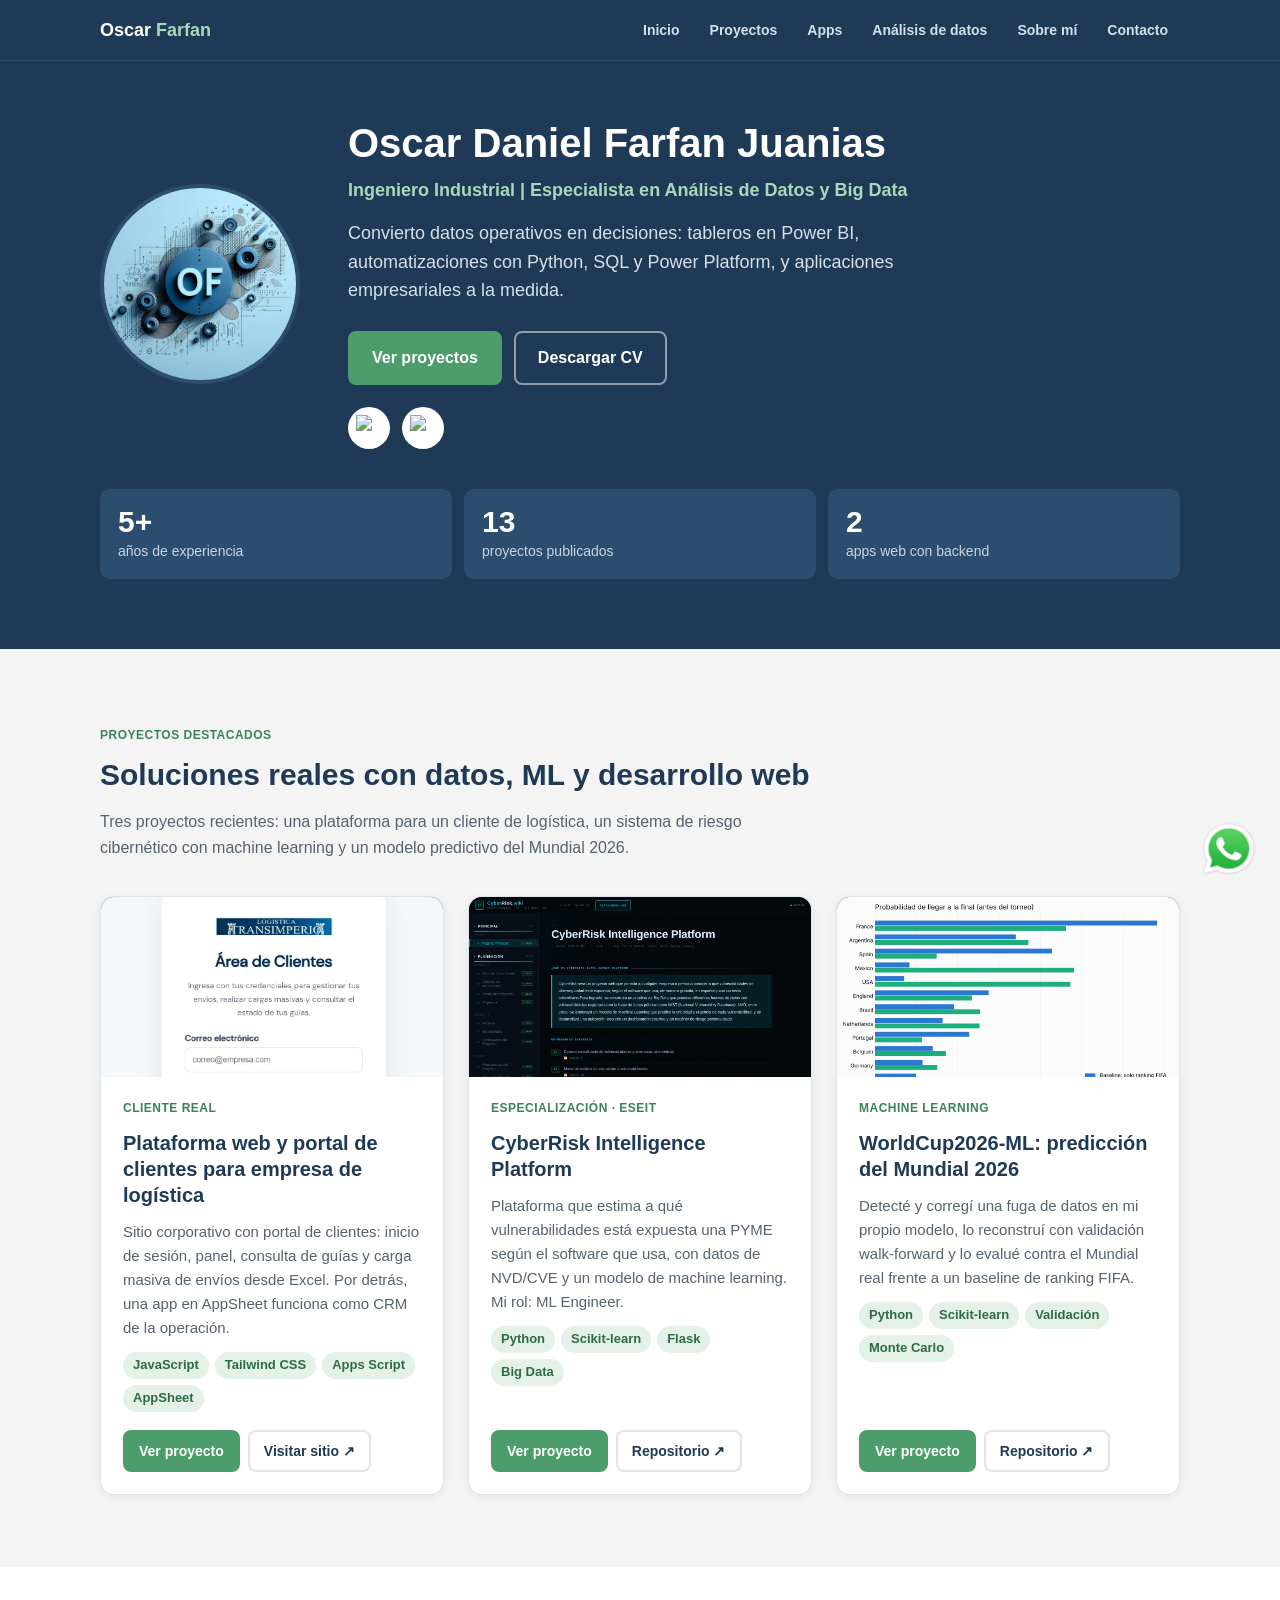
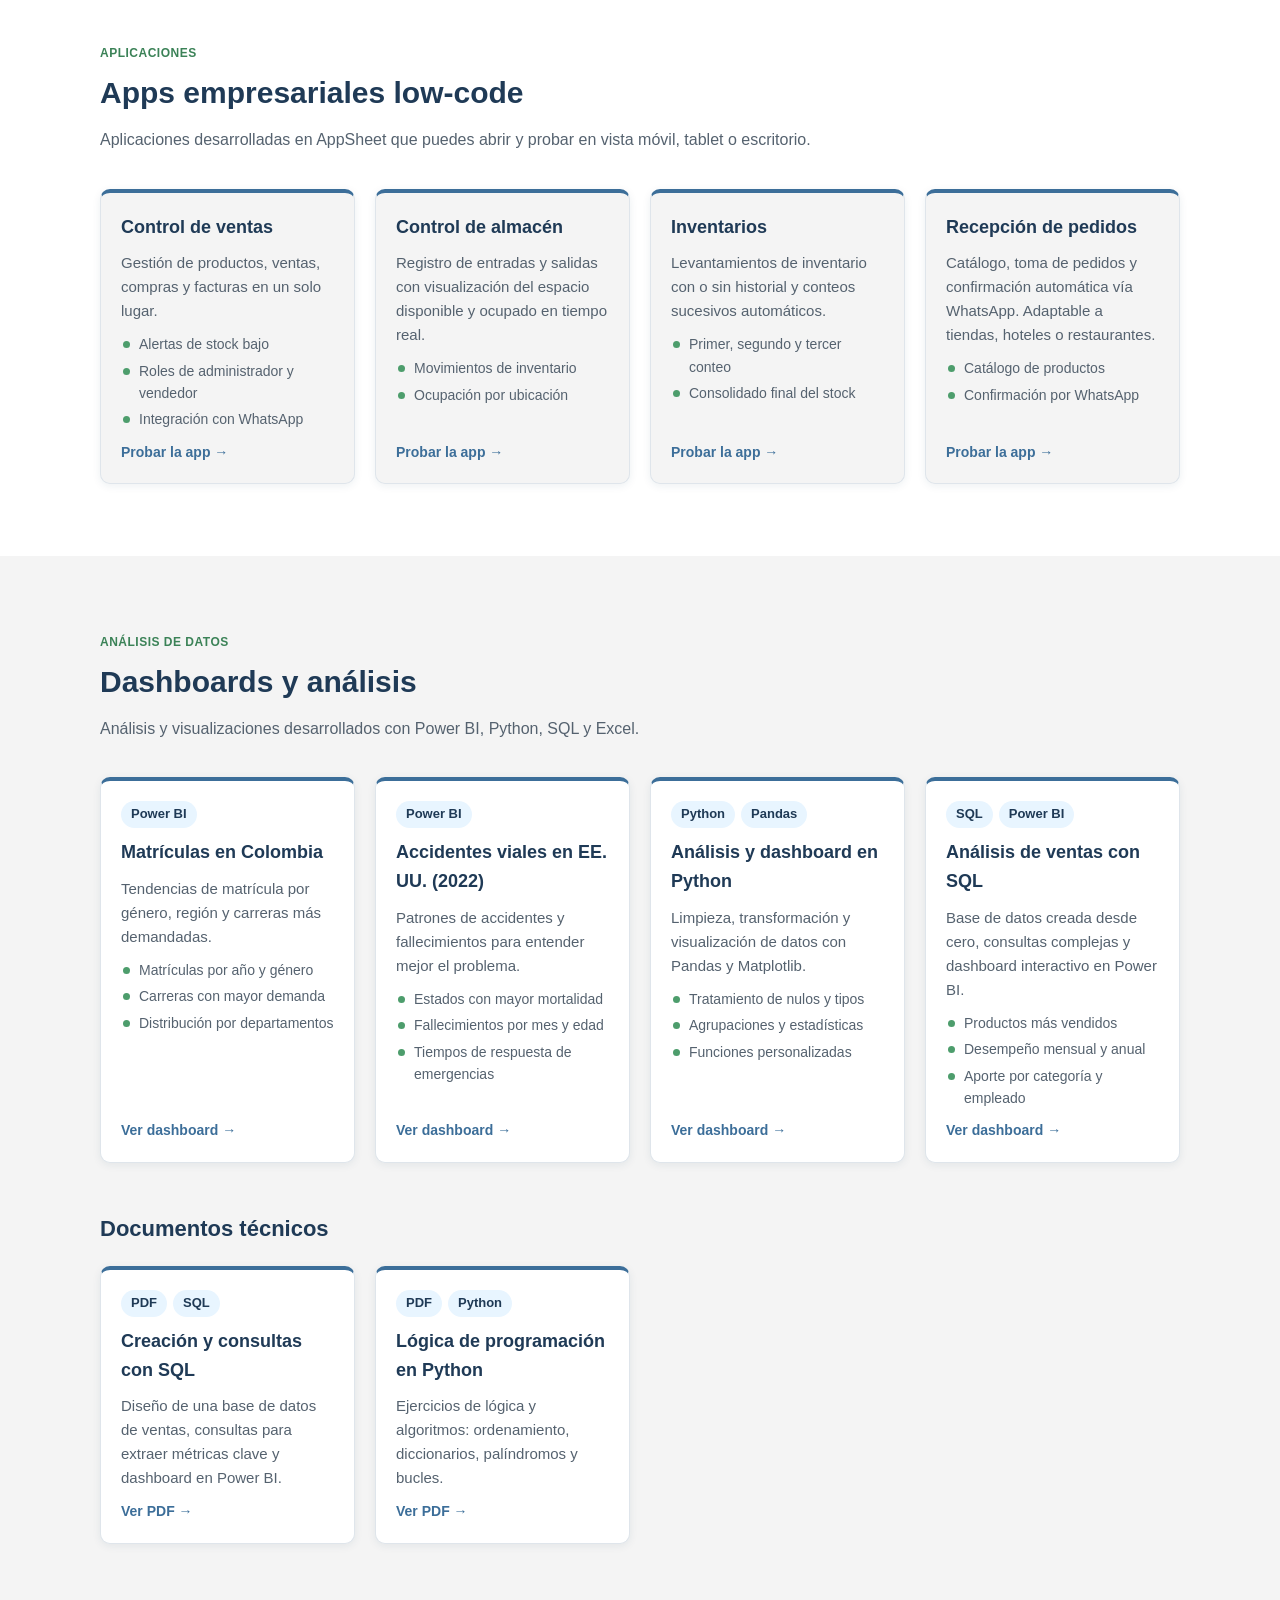
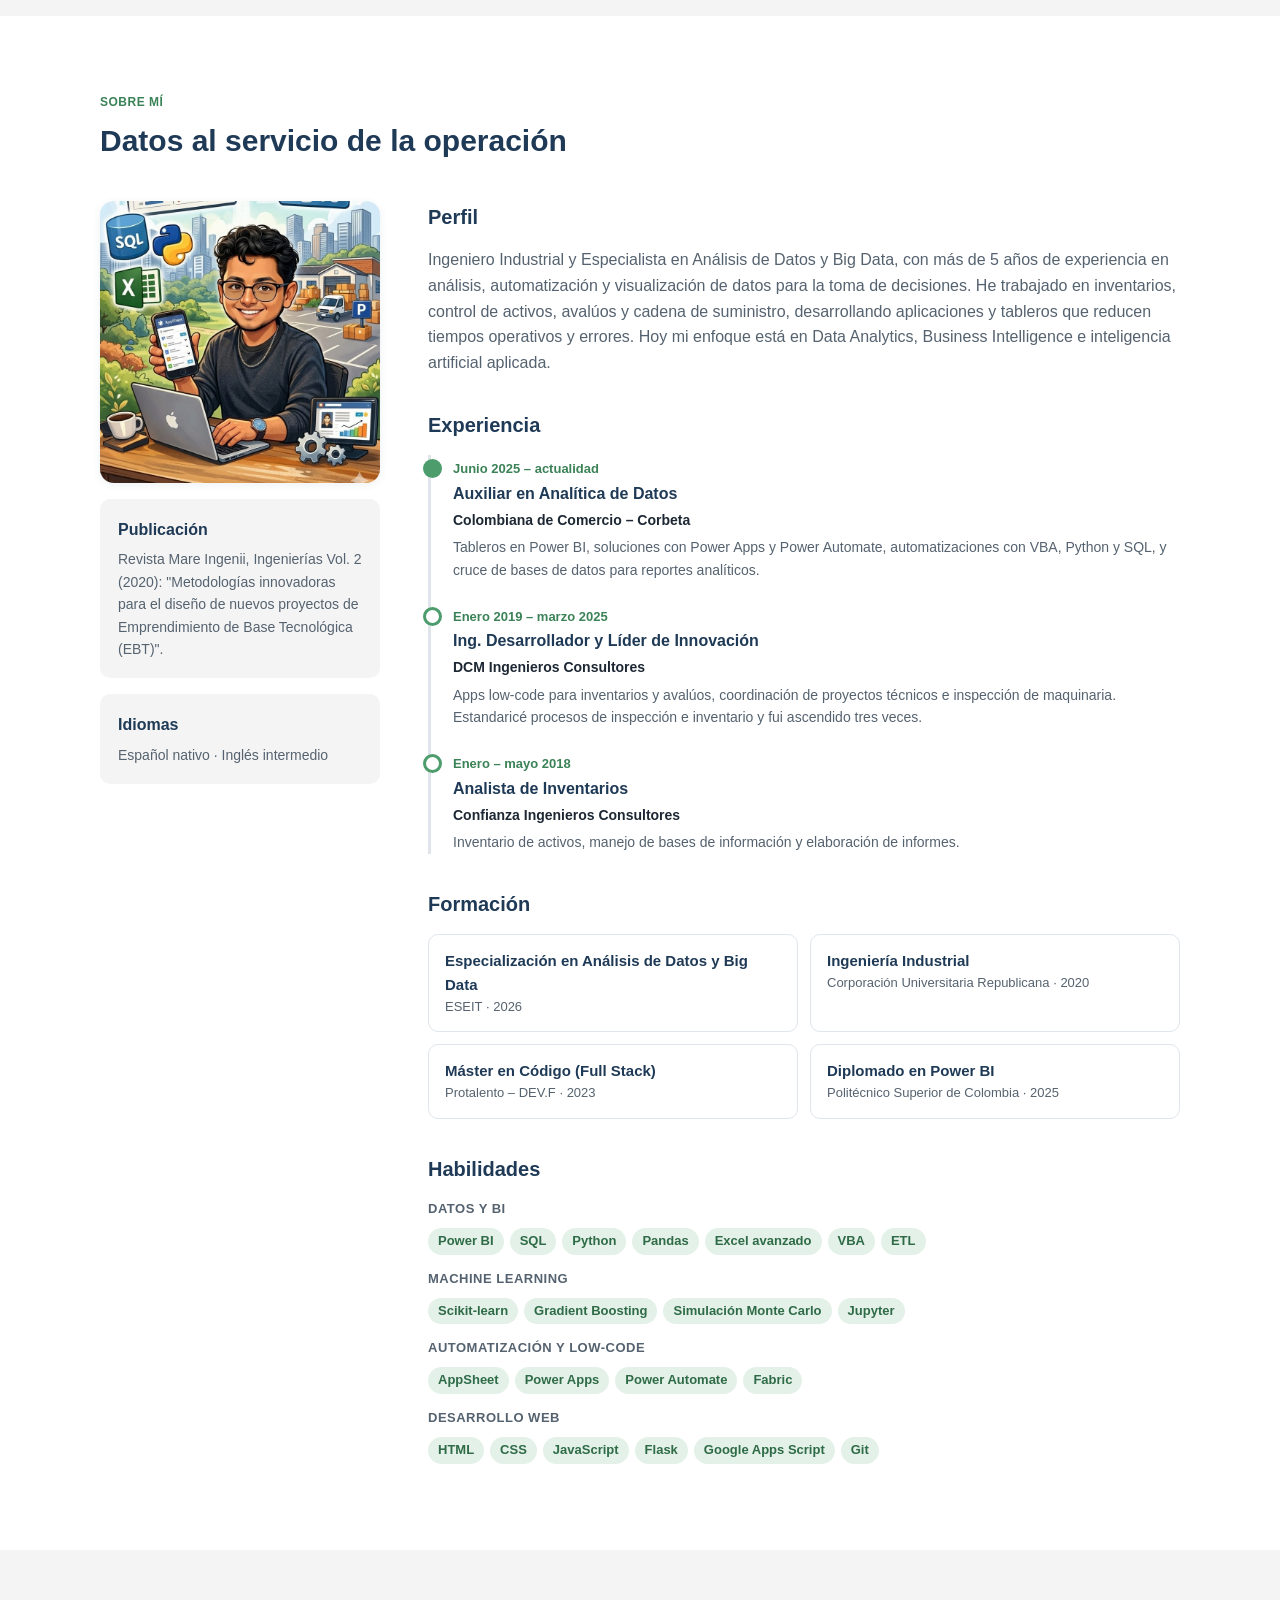
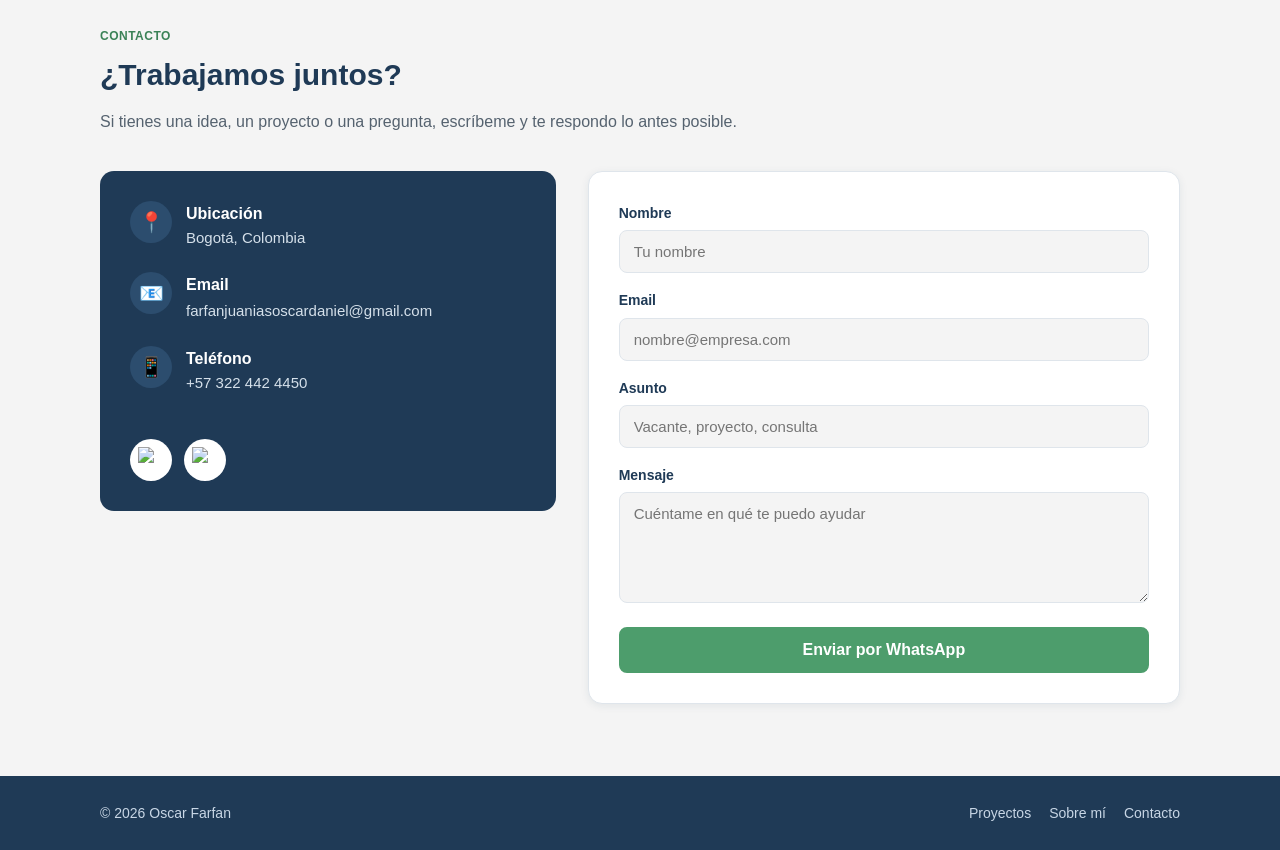
==== commit ee5c1fb6: "Resuelve conflicto pendiente en la tarjeta del Mundial Co-Authored-By: Claude Opus 5.5 <noreply@anth" ====
--- a/index.html
+++ b/index.html
@@ -148,28 +148,14 @@
 
                     <article class="featured-card">
                         <div class="featured-cover">
-<<<<<<< HEAD
-                            <img src="./img/proyectos/mundial-candidatos.webp"
-                                alt="Probabilidad por ronda de los 16 principales candidatos del Mundial 2026"
-                                loading="lazy">
-=======
                             <img src="./img/proyectos/mundial-prob-final.webp" alt="Probabilidad de llegar a la final del Mundial 2026 según el modelo y según el ranking FIFA" loading="lazy">
->>>>>>> c7c2f2e7c9f0658a17d7a2e39dfc819990d172e3
                         </div>
                         <div class="featured-body">
                             <span class="badge">Machine learning</span>
                             <h3>WorldCup2026-ML: predicción del Mundial 2026</h3>
-<<<<<<< HEAD
-                            <p>Modelo Gradient Boosting con datos de mundiales desde 1930 y simulación Monte Carlo de
-                                10.000 torneos. Tenía a España como favorita número 1, y España fue campeona.</p>
-                            <div class="tags">
-                                <span class="tag">Python</span><span class="tag">Pandas</span><span
-                                    class="tag">Scikit-learn</span><span class="tag">Monte Carlo</span>
-=======
                             <p>Detecté y corregí una fuga de datos en mi propio modelo, lo reconstruí con validación walk-forward y lo evalué contra el Mundial real frente a un baseline de ranking FIFA.</p>
                             <div class="tags">
                                 <span class="tag">Python</span><span class="tag">Scikit-learn</span><span class="tag">Validación</span><span class="tag">Monte Carlo</span>
->>>>>>> c7c2f2e7c9f0658a17d7a2e39dfc819990d172e3
                             </div>
                             <div class="featured-actions">
                                 <a class="btn btn-sm" href="./proyectos/mundial-2026.html">Ver proyecto</a>
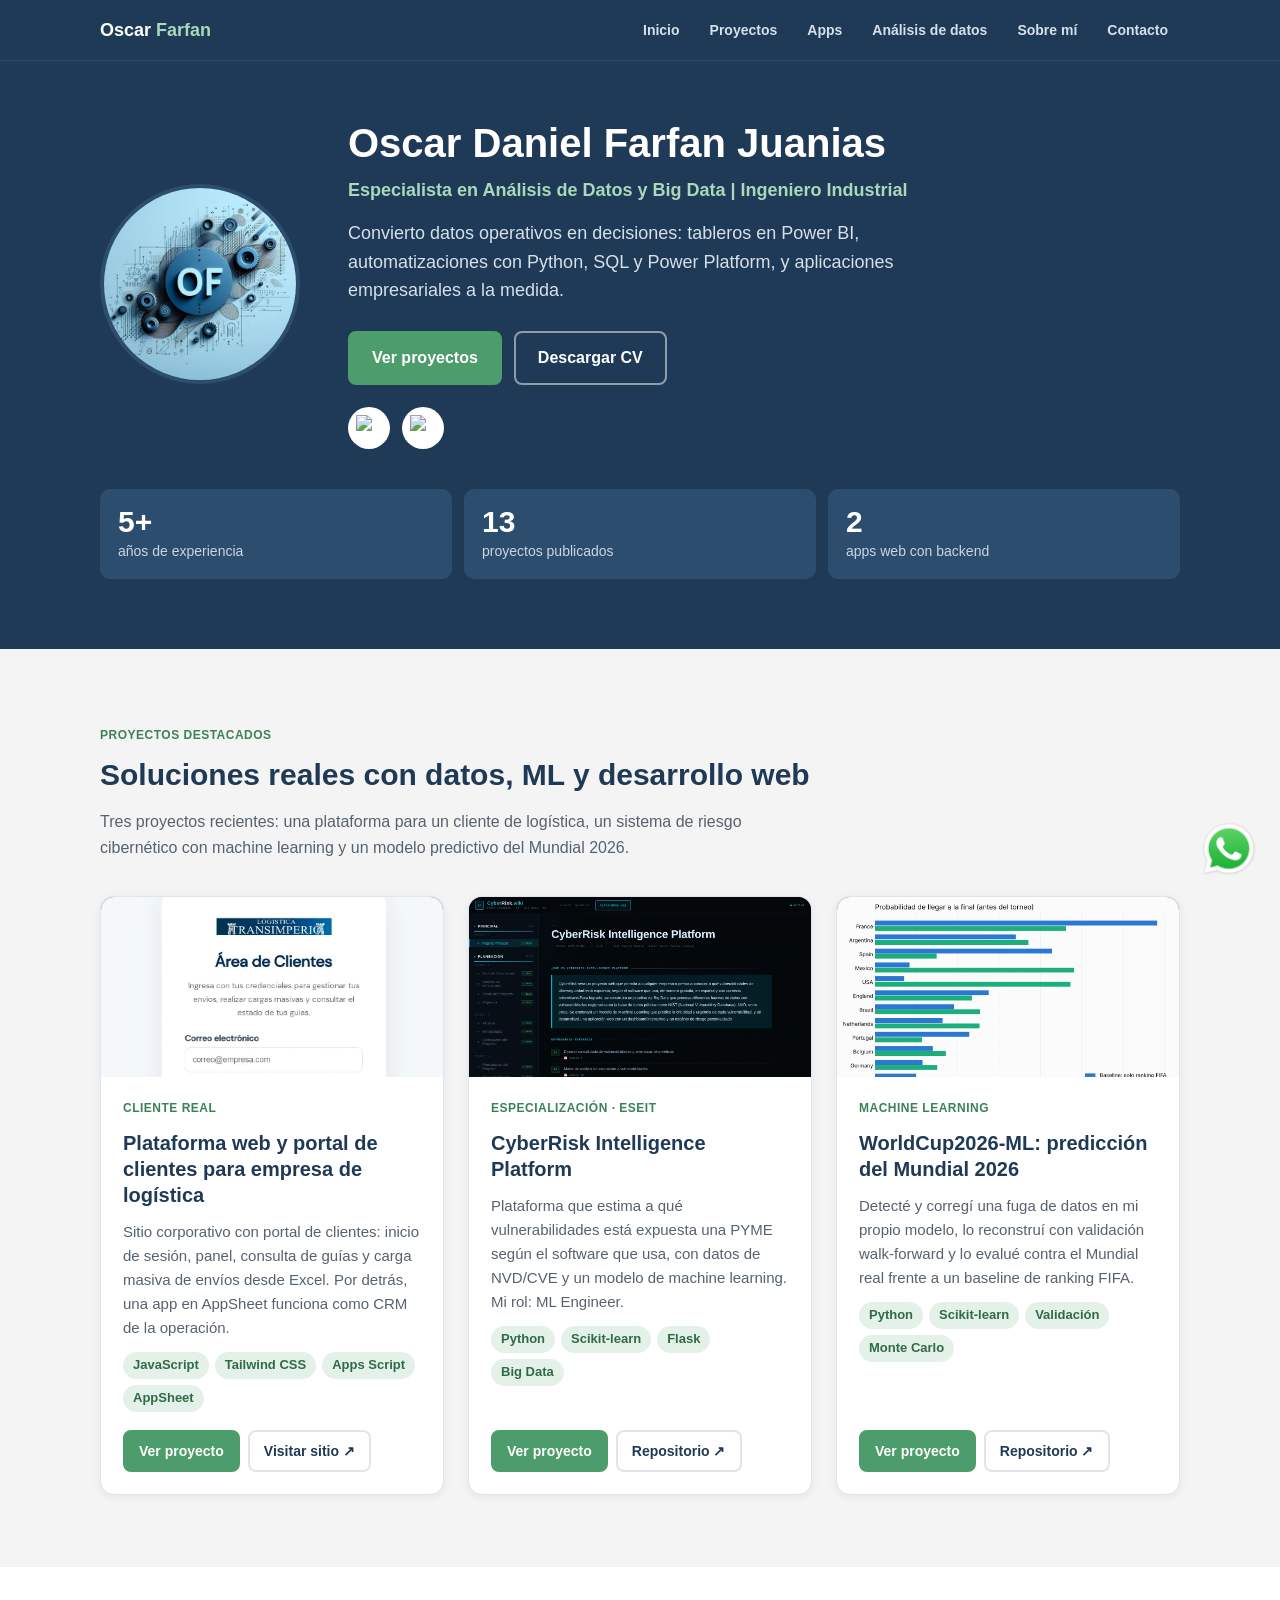
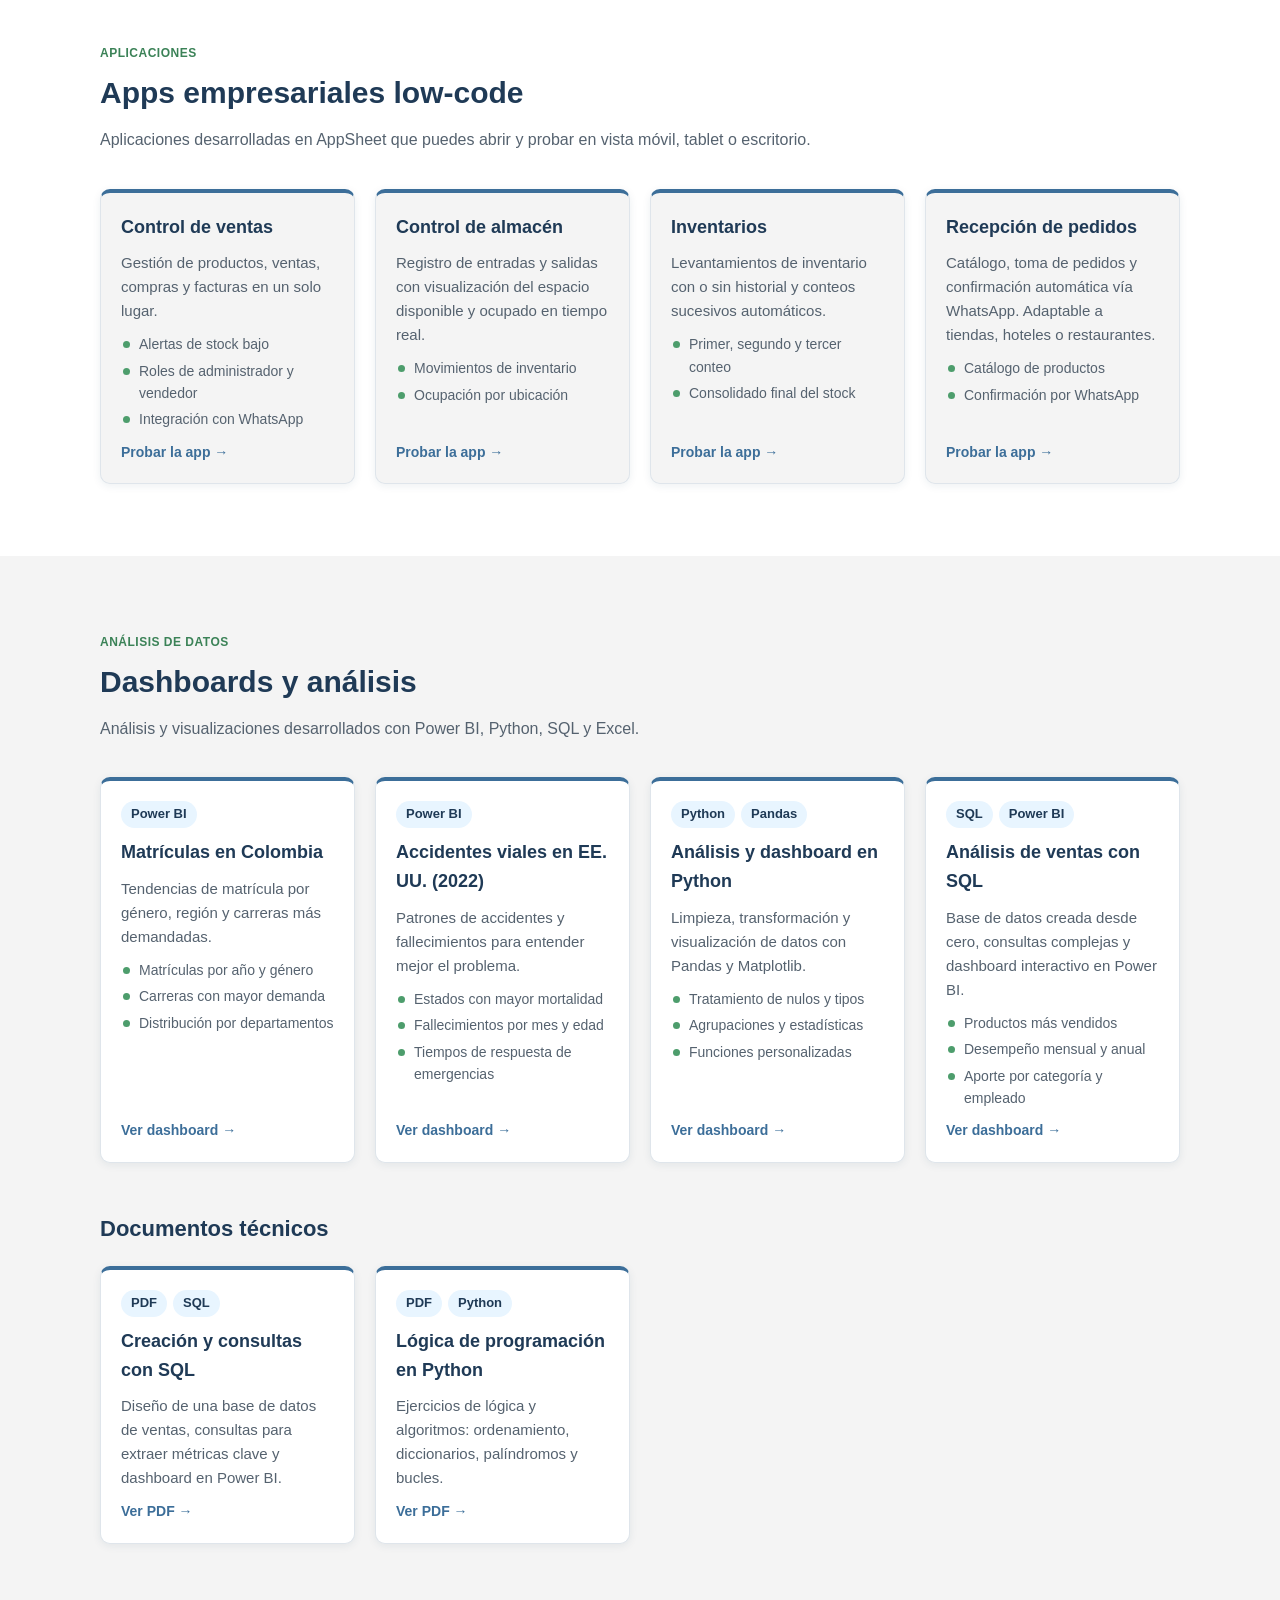
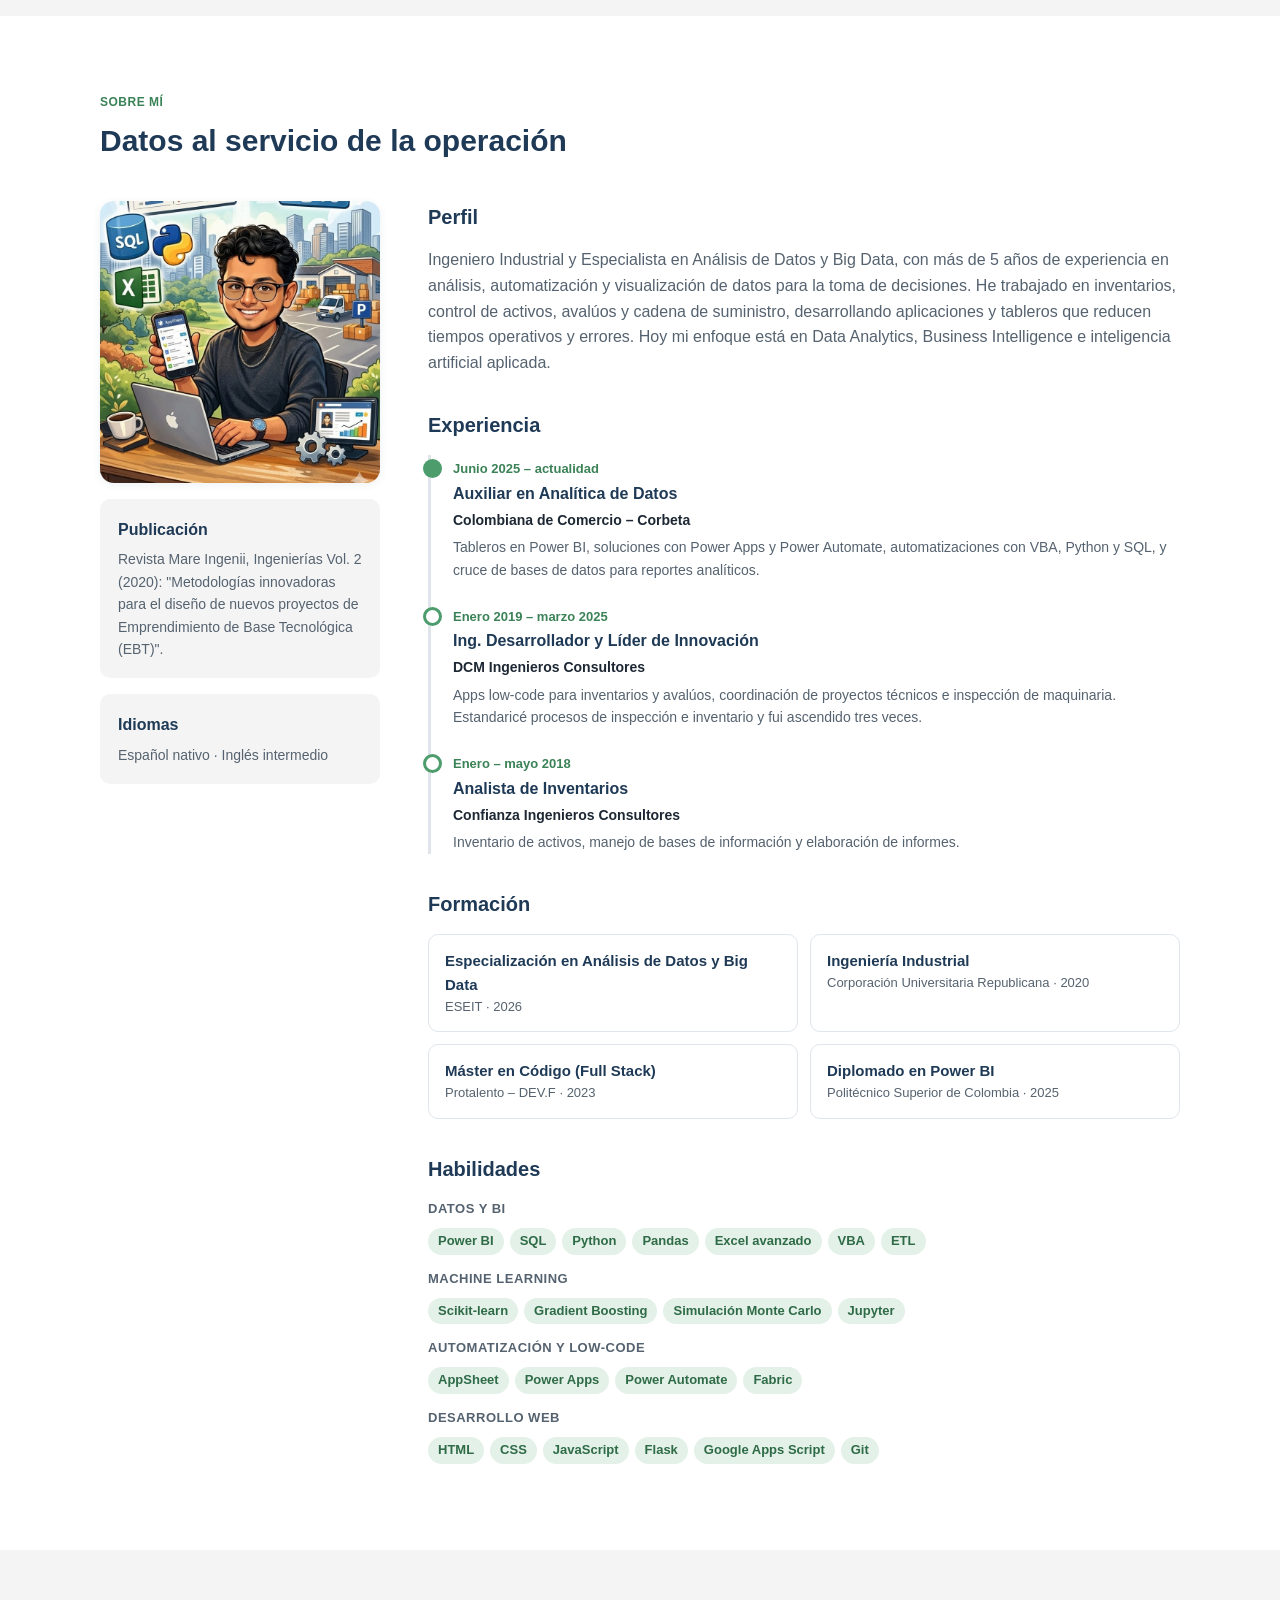
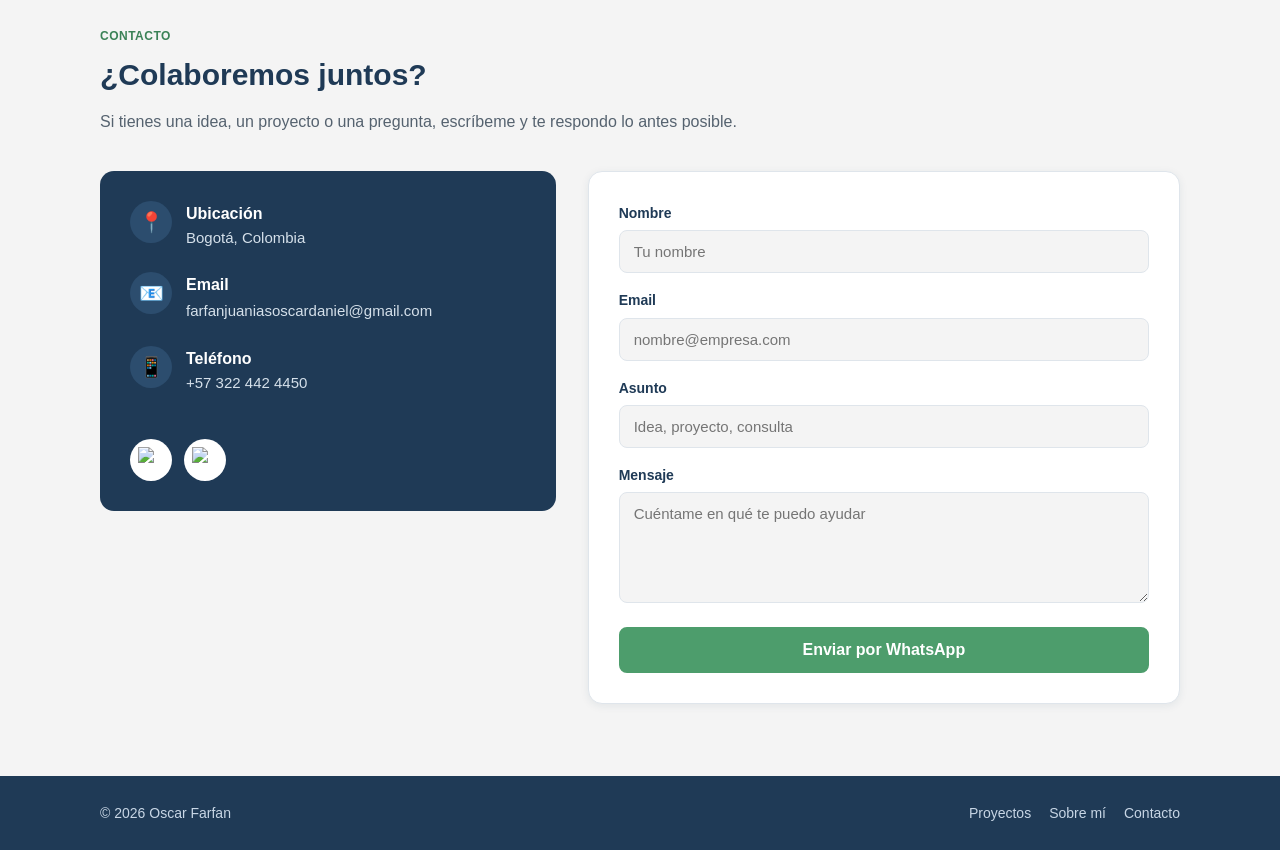
==== commit 402f8419: "Fix/Contacto y profesion V2" ====
--- a/index.html
+++ b/index.html
@@ -64,7 +64,7 @@
                     <img class="profile-img" src="./img/Logo.png" alt="Oscar Farfan">
                     <div class="hero-text">
                         <h1>Oscar Daniel Farfan Juanias</h1>
-                        <p class="hero-role">Ingeniero Industrial | Especialista en Análisis de Datos y Big Data</p>
+                        <p class="hero-role">Especialista en Análisis de Datos y Big Data | Ingeniero Industrial</p>
                         <p class="hero-desc">Convierto datos operativos en decisiones: tableros en Power BI,
                             automatizaciones con Python, SQL y Power Platform, y aplicaciones empresariales a la medida.
                         </p>
@@ -148,14 +148,19 @@
 
                     <article class="featured-card">
                         <div class="featured-cover">
-                            <img src="./img/proyectos/mundial-prob-final.webp" alt="Probabilidad de llegar a la final del Mundial 2026 según el modelo y según el ranking FIFA" loading="lazy">
+                            <img src="./img/proyectos/mundial-prob-final.webp"
+                                alt="Probabilidad de llegar a la final del Mundial 2026 según el modelo y según el ranking FIFA"
+                                loading="lazy">
                         </div>
                         <div class="featured-body">
                             <span class="badge">Machine learning</span>
                             <h3>WorldCup2026-ML: predicción del Mundial 2026</h3>
-                            <p>Detecté y corregí una fuga de datos en mi propio modelo, lo reconstruí con validación walk-forward y lo evalué contra el Mundial real frente a un baseline de ranking FIFA.</p>
+                            <p>Detecté y corregí una fuga de datos en mi propio modelo, lo reconstruí con validación
+                                walk-forward y lo evalué contra el Mundial real frente a un baseline de ranking FIFA.
+                            </p>
                             <div class="tags">
-                                <span class="tag">Python</span><span class="tag">Scikit-learn</span><span class="tag">Validación</span><span class="tag">Monte Carlo</span>
+                                <span class="tag">Python</span><span class="tag">Scikit-learn</span><span
+                                    class="tag">Validación</span><span class="tag">Monte Carlo</span>
                             </div>
                             <div class="featured-actions">
                                 <a class="btn btn-sm" href="./proyectos/mundial-2026.html">Ver proyecto</a>
@@ -408,7 +413,7 @@
             <div class="container">
                 <div class="section-head">
                     <span class="badge">Contacto</span>
-                    <h2>¿Trabajamos juntos?</h2>
+                    <h2>¿Colaboremos juntos?</h2>
                     <p>Si tienes una idea, un proyecto o una pregunta, escríbeme y te respondo lo antes posible.</p>
                 </div>
                 <div class="contact-container">
@@ -453,7 +458,7 @@
                         </div>
                         <div class="form-group">
                             <label for="subject">Asunto</label>
-                            <input type="text" id="subject" name="subject" placeholder="Vacante, proyecto, consulta">
+                            <input type="text" id="subject" name="subject" placeholder="Idea, proyecto, consulta">
                         </div>
                         <div class="form-group">
                             <label for="message">Mensaje</label>
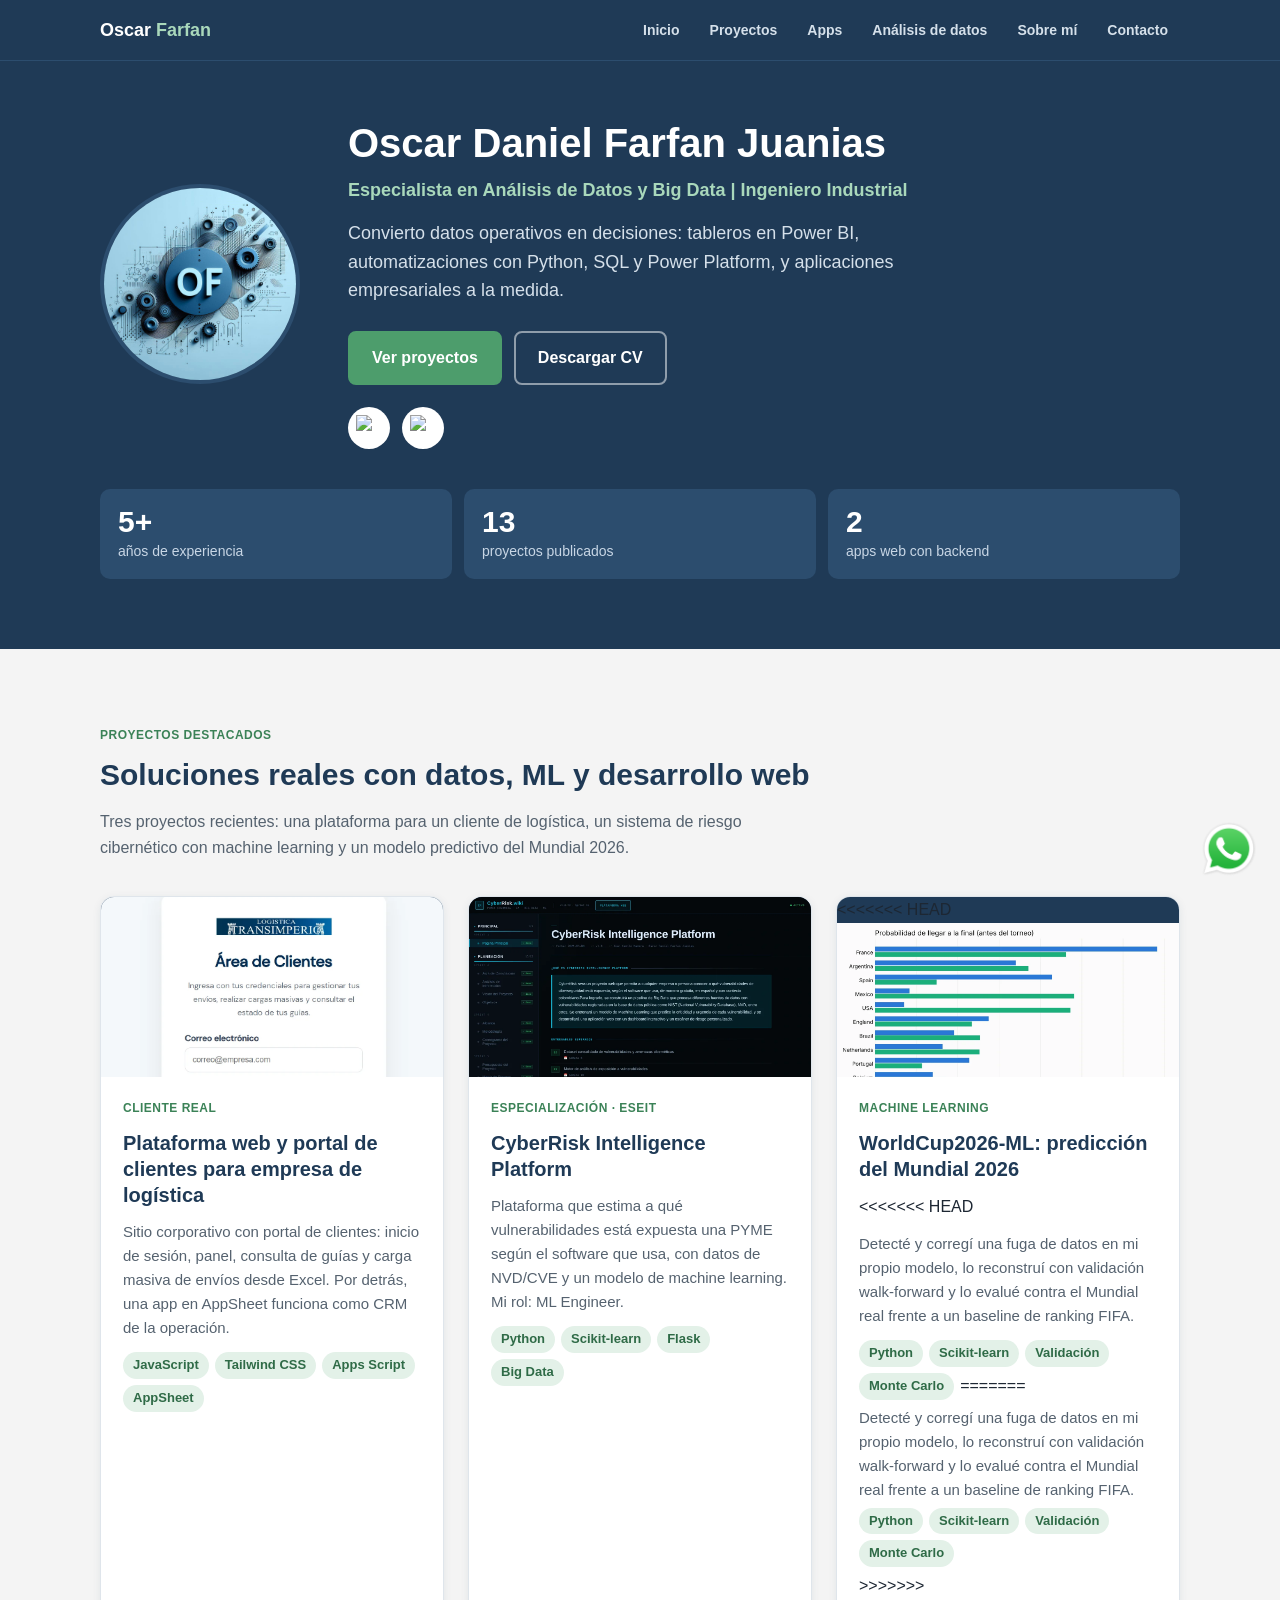
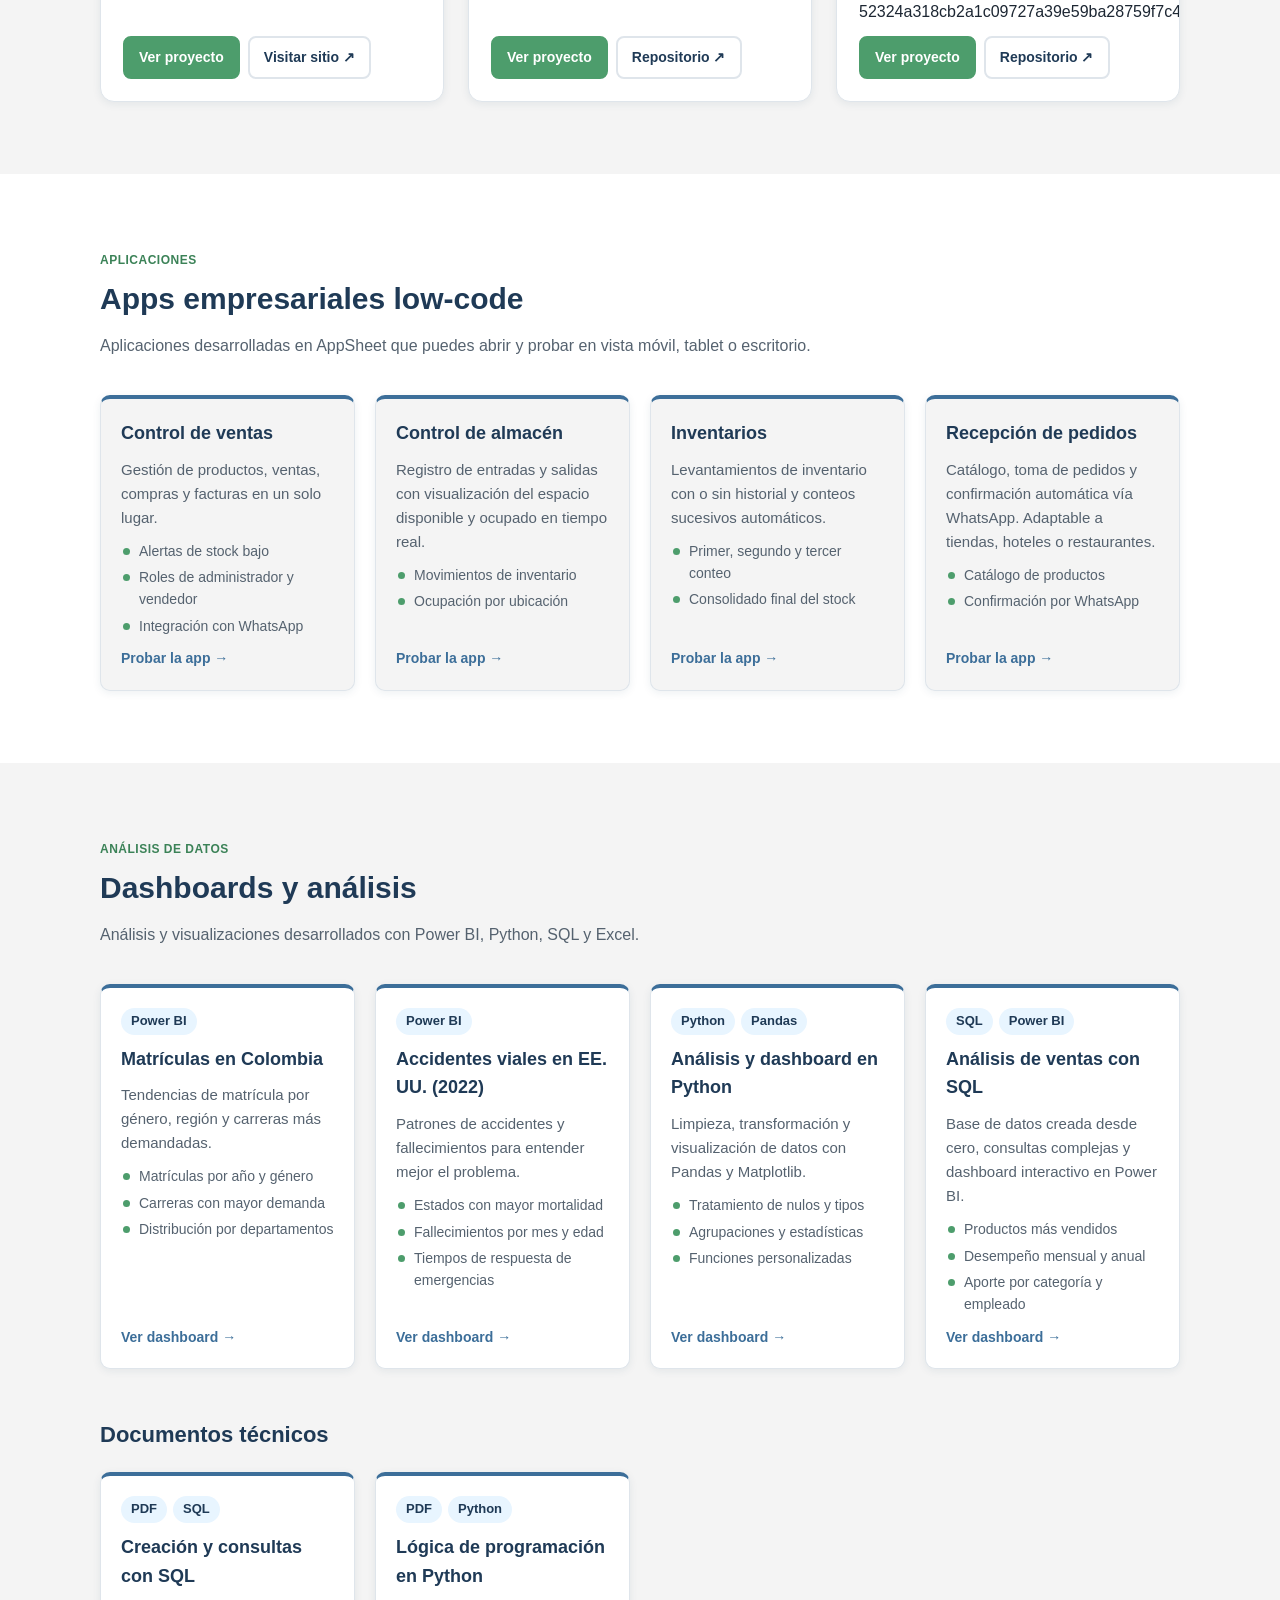
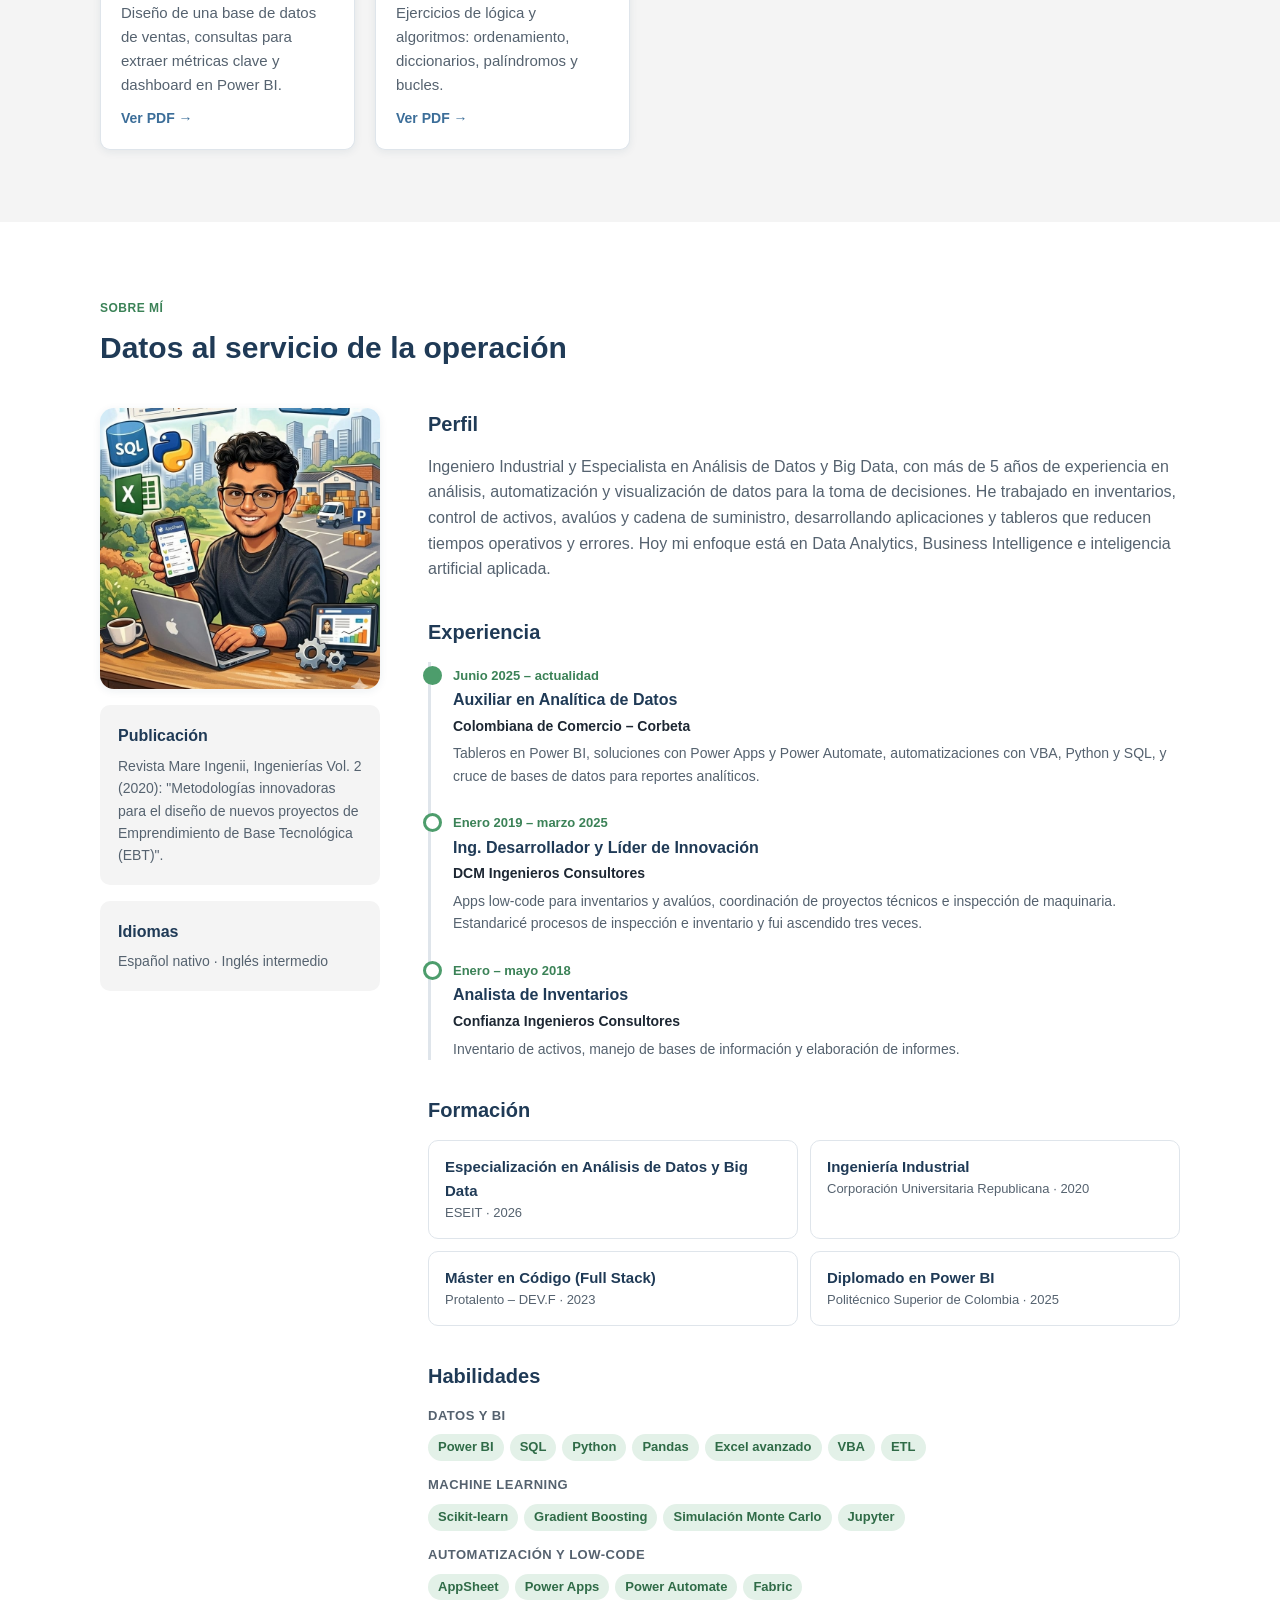
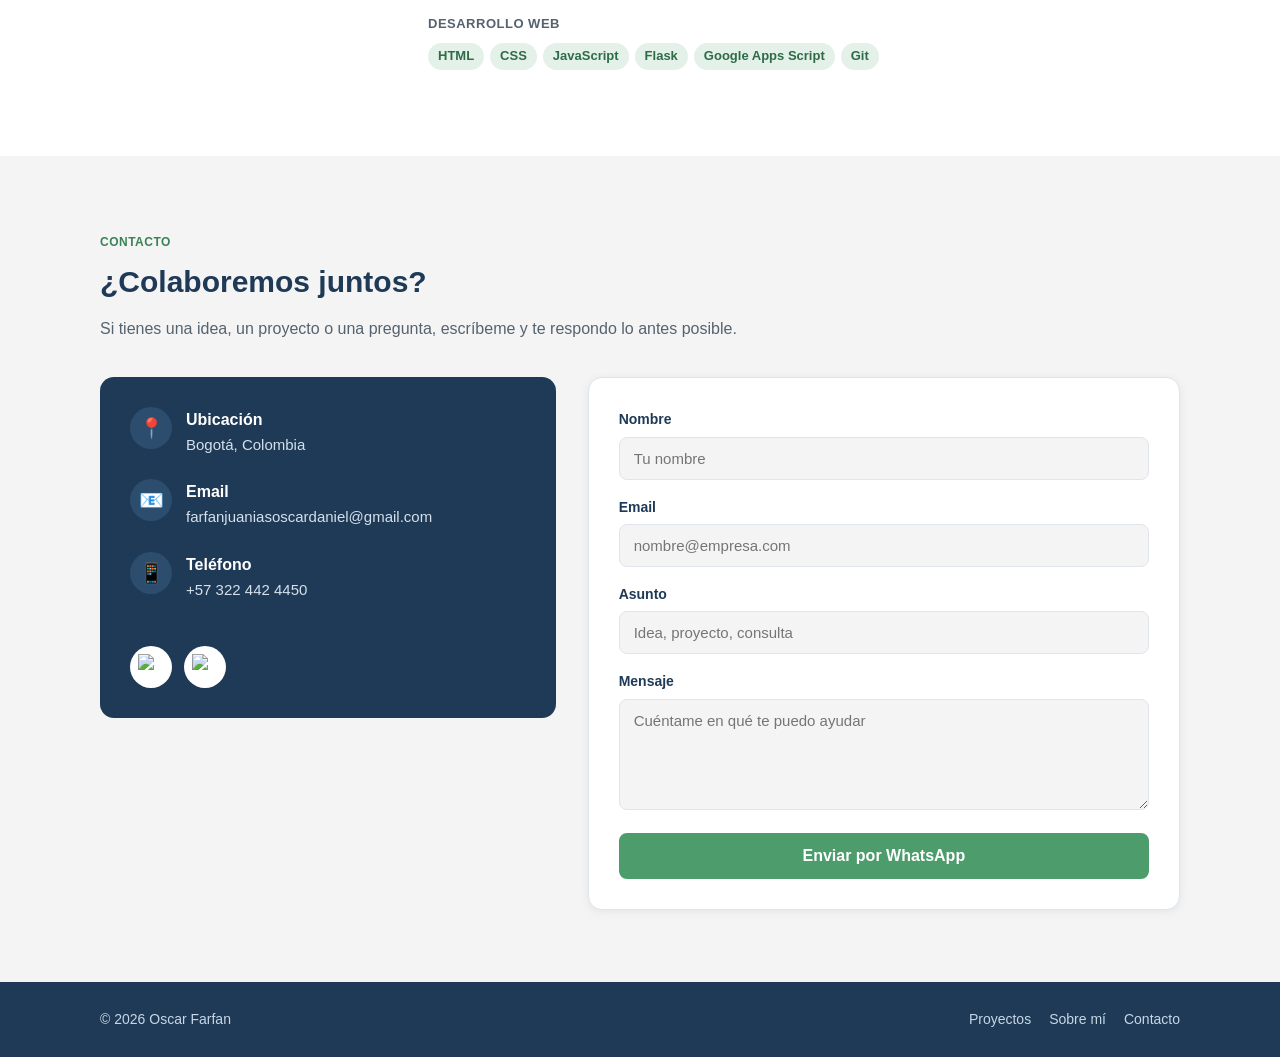
==== commit 6f35accb: "Fix/Tarjetas de proyectos" ====
--- a/index.html
+++ b/index.html
@@ -148,19 +148,29 @@
 
                     <article class="featured-card">
                         <div class="featured-cover">
+<<<<<<< HEAD
                             <img src="./img/proyectos/mundial-prob-final.webp"
                                 alt="Probabilidad de llegar a la final del Mundial 2026 según el modelo y según el ranking FIFA"
                                 loading="lazy">
+=======
+                            <img src="./img/proyectos/mundial-prob-final.webp" alt="Probabilidad de llegar a la final del Mundial 2026 según el modelo y según el ranking FIFA" loading="lazy">
+>>>>>>> 52324a318cb2a1c09727a39e59ba28759f7c460c
                         </div>
                         <div class="featured-body">
                             <span class="badge">Machine learning</span>
                             <h3>WorldCup2026-ML: predicción del Mundial 2026</h3>
+<<<<<<< HEAD
                             <p>Detecté y corregí una fuga de datos en mi propio modelo, lo reconstruí con validación
                                 walk-forward y lo evalué contra el Mundial real frente a un baseline de ranking FIFA.
                             </p>
                             <div class="tags">
                                 <span class="tag">Python</span><span class="tag">Scikit-learn</span><span
                                     class="tag">Validación</span><span class="tag">Monte Carlo</span>
+=======
+                            <p>Detecté y corregí una fuga de datos en mi propio modelo, lo reconstruí con validación walk-forward y lo evalué contra el Mundial real frente a un baseline de ranking FIFA.</p>
+                            <div class="tags">
+                                <span class="tag">Python</span><span class="tag">Scikit-learn</span><span class="tag">Validación</span><span class="tag">Monte Carlo</span>
+>>>>>>> 52324a318cb2a1c09727a39e59ba28759f7c460c
                             </div>
                             <div class="featured-actions">
                                 <a class="btn btn-sm" href="./proyectos/mundial-2026.html">Ver proyecto</a>
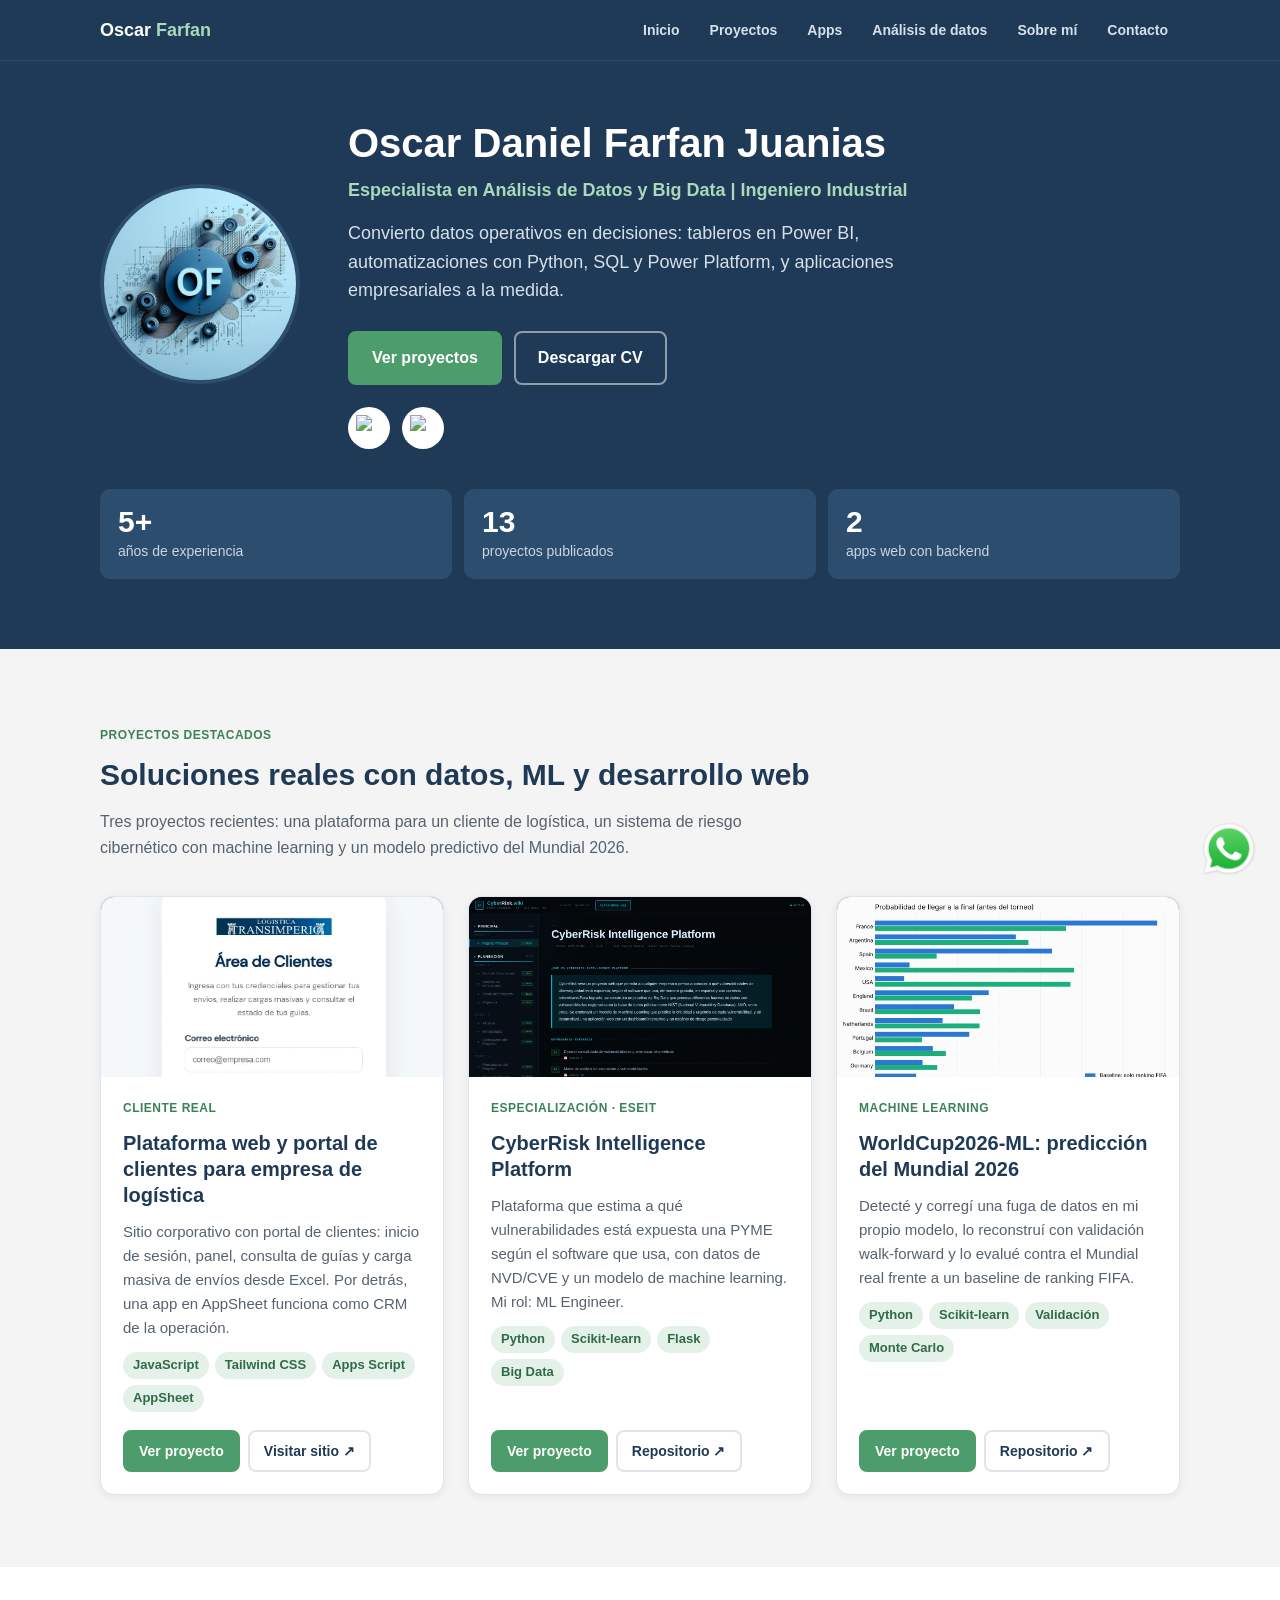
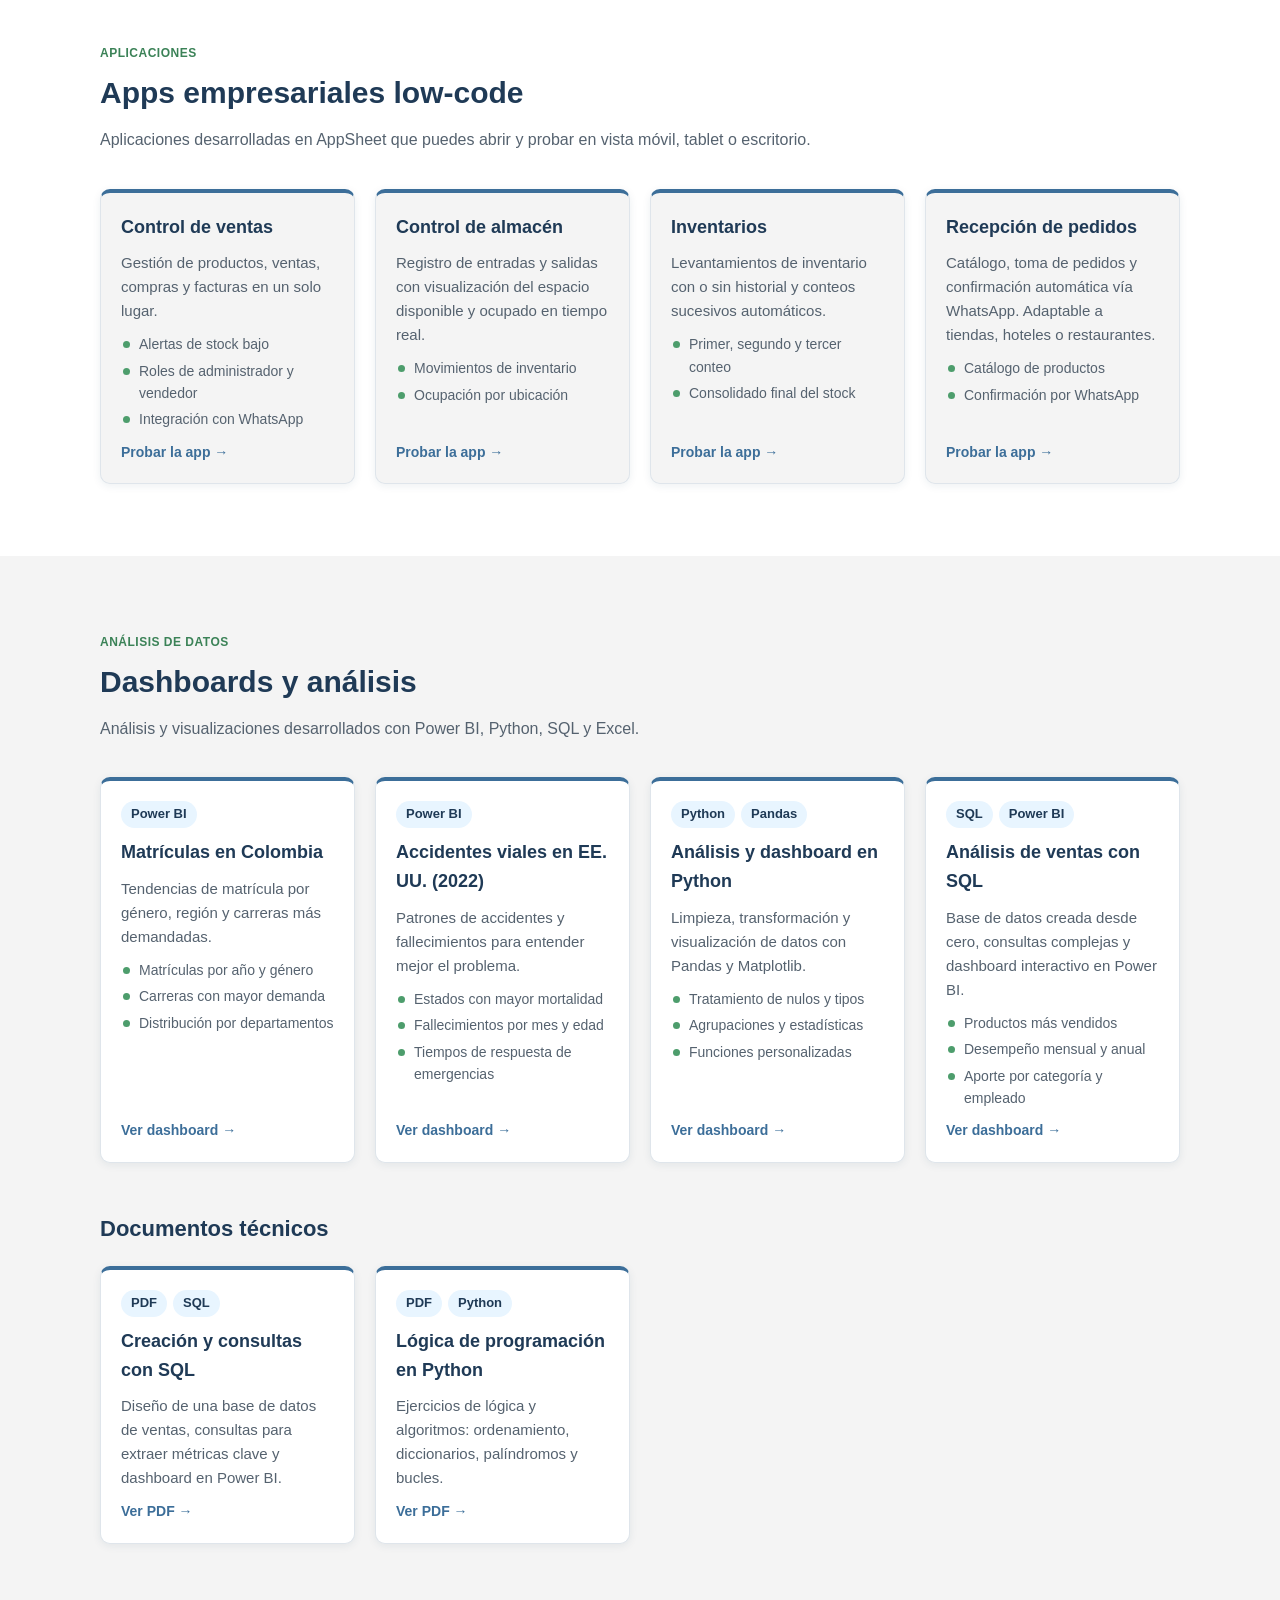
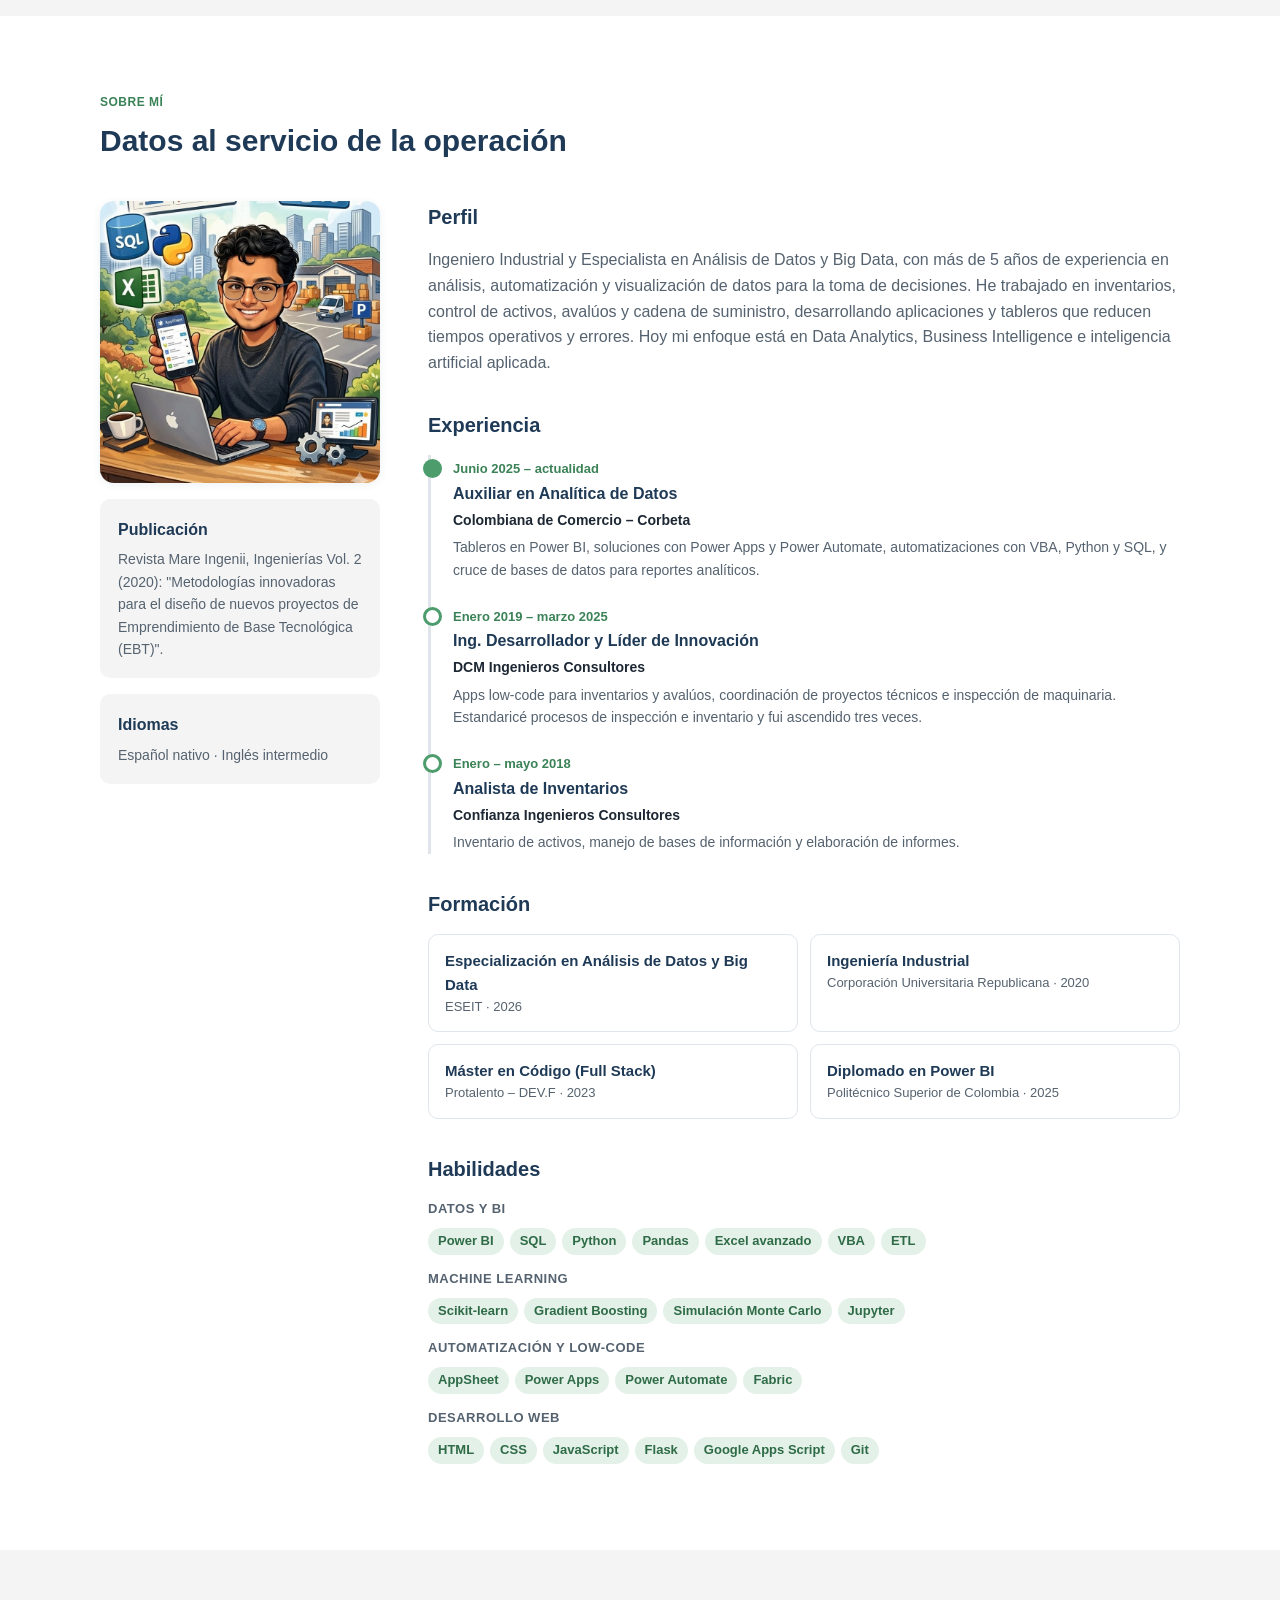
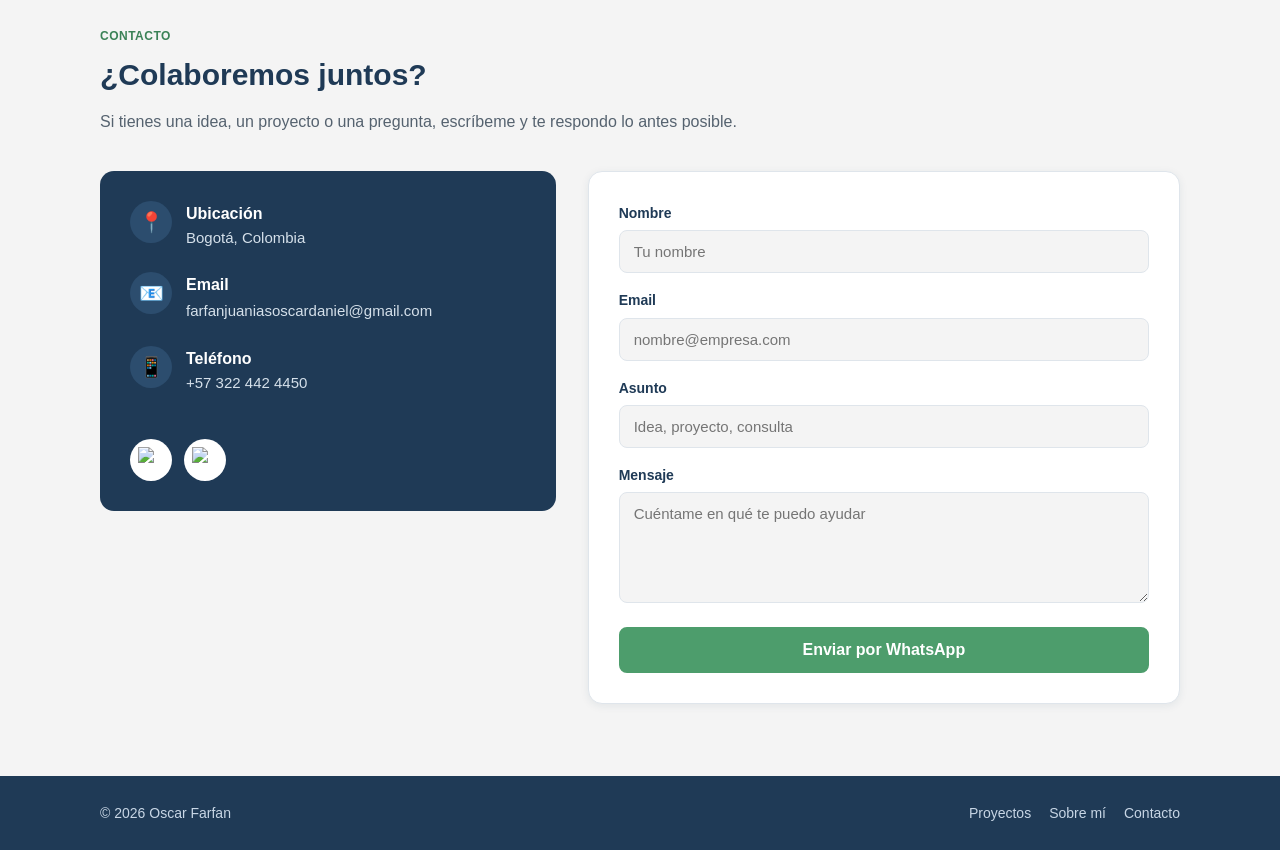
==== commit 609fed8e: "Quita marcas de conflicto en la tarjeta del Mundial Co-Authored-By: Claude Opus 5.5 <noreply@anthrop" ====
--- a/index.html
+++ b/index.html
@@ -148,29 +148,19 @@
 
                     <article class="featured-card">
                         <div class="featured-cover">
-<<<<<<< HEAD
                             <img src="./img/proyectos/mundial-prob-final.webp"
                                 alt="Probabilidad de llegar a la final del Mundial 2026 según el modelo y según el ranking FIFA"
                                 loading="lazy">
-=======
-                            <img src="./img/proyectos/mundial-prob-final.webp" alt="Probabilidad de llegar a la final del Mundial 2026 según el modelo y según el ranking FIFA" loading="lazy">
->>>>>>> 52324a318cb2a1c09727a39e59ba28759f7c460c
                         </div>
                         <div class="featured-body">
                             <span class="badge">Machine learning</span>
                             <h3>WorldCup2026-ML: predicción del Mundial 2026</h3>
-<<<<<<< HEAD
                             <p>Detecté y corregí una fuga de datos en mi propio modelo, lo reconstruí con validación
                                 walk-forward y lo evalué contra el Mundial real frente a un baseline de ranking FIFA.
                             </p>
                             <div class="tags">
                                 <span class="tag">Python</span><span class="tag">Scikit-learn</span><span
                                     class="tag">Validación</span><span class="tag">Monte Carlo</span>
-=======
-                            <p>Detecté y corregí una fuga de datos en mi propio modelo, lo reconstruí con validación walk-forward y lo evalué contra el Mundial real frente a un baseline de ranking FIFA.</p>
-                            <div class="tags">
-                                <span class="tag">Python</span><span class="tag">Scikit-learn</span><span class="tag">Validación</span><span class="tag">Monte Carlo</span>
->>>>>>> 52324a318cb2a1c09727a39e59ba28759f7c460c
                             </div>
                             <div class="featured-actions">
                                 <a class="btn btn-sm" href="./proyectos/mundial-2026.html">Ver proyecto</a>
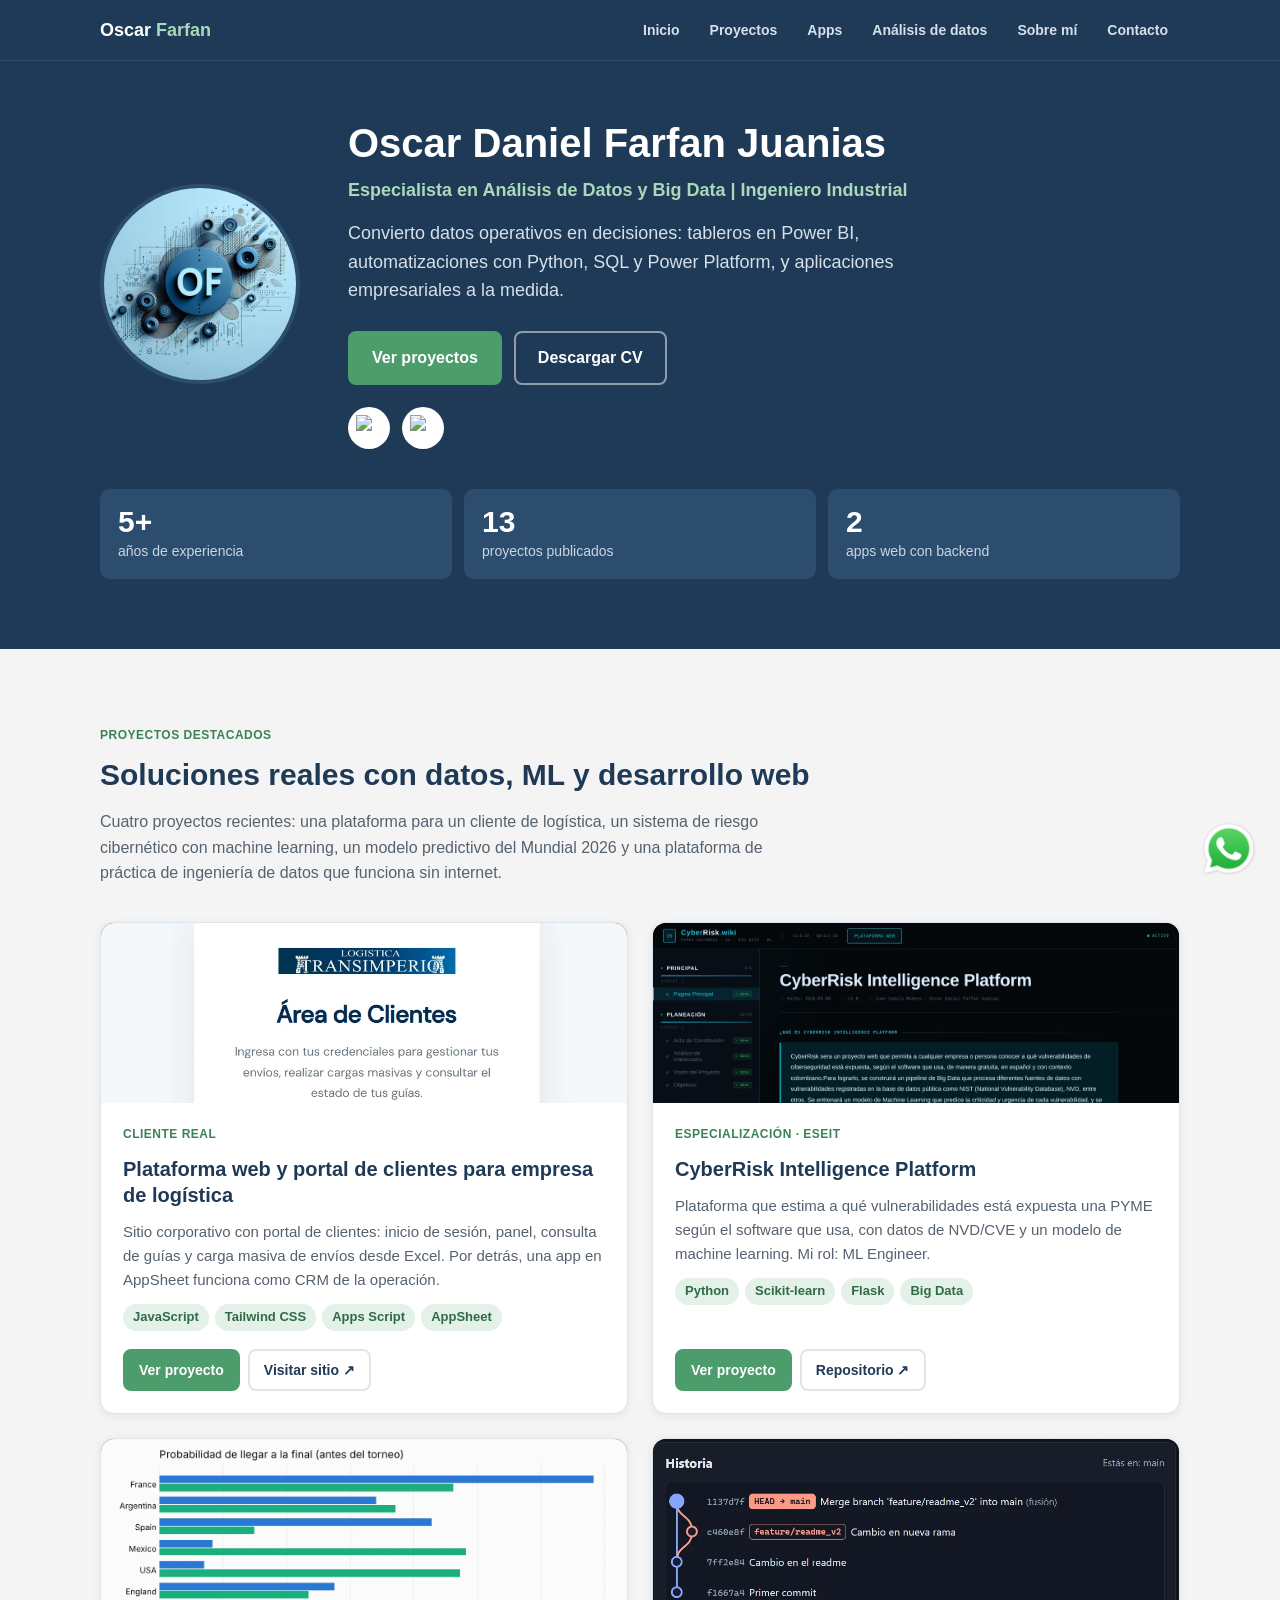
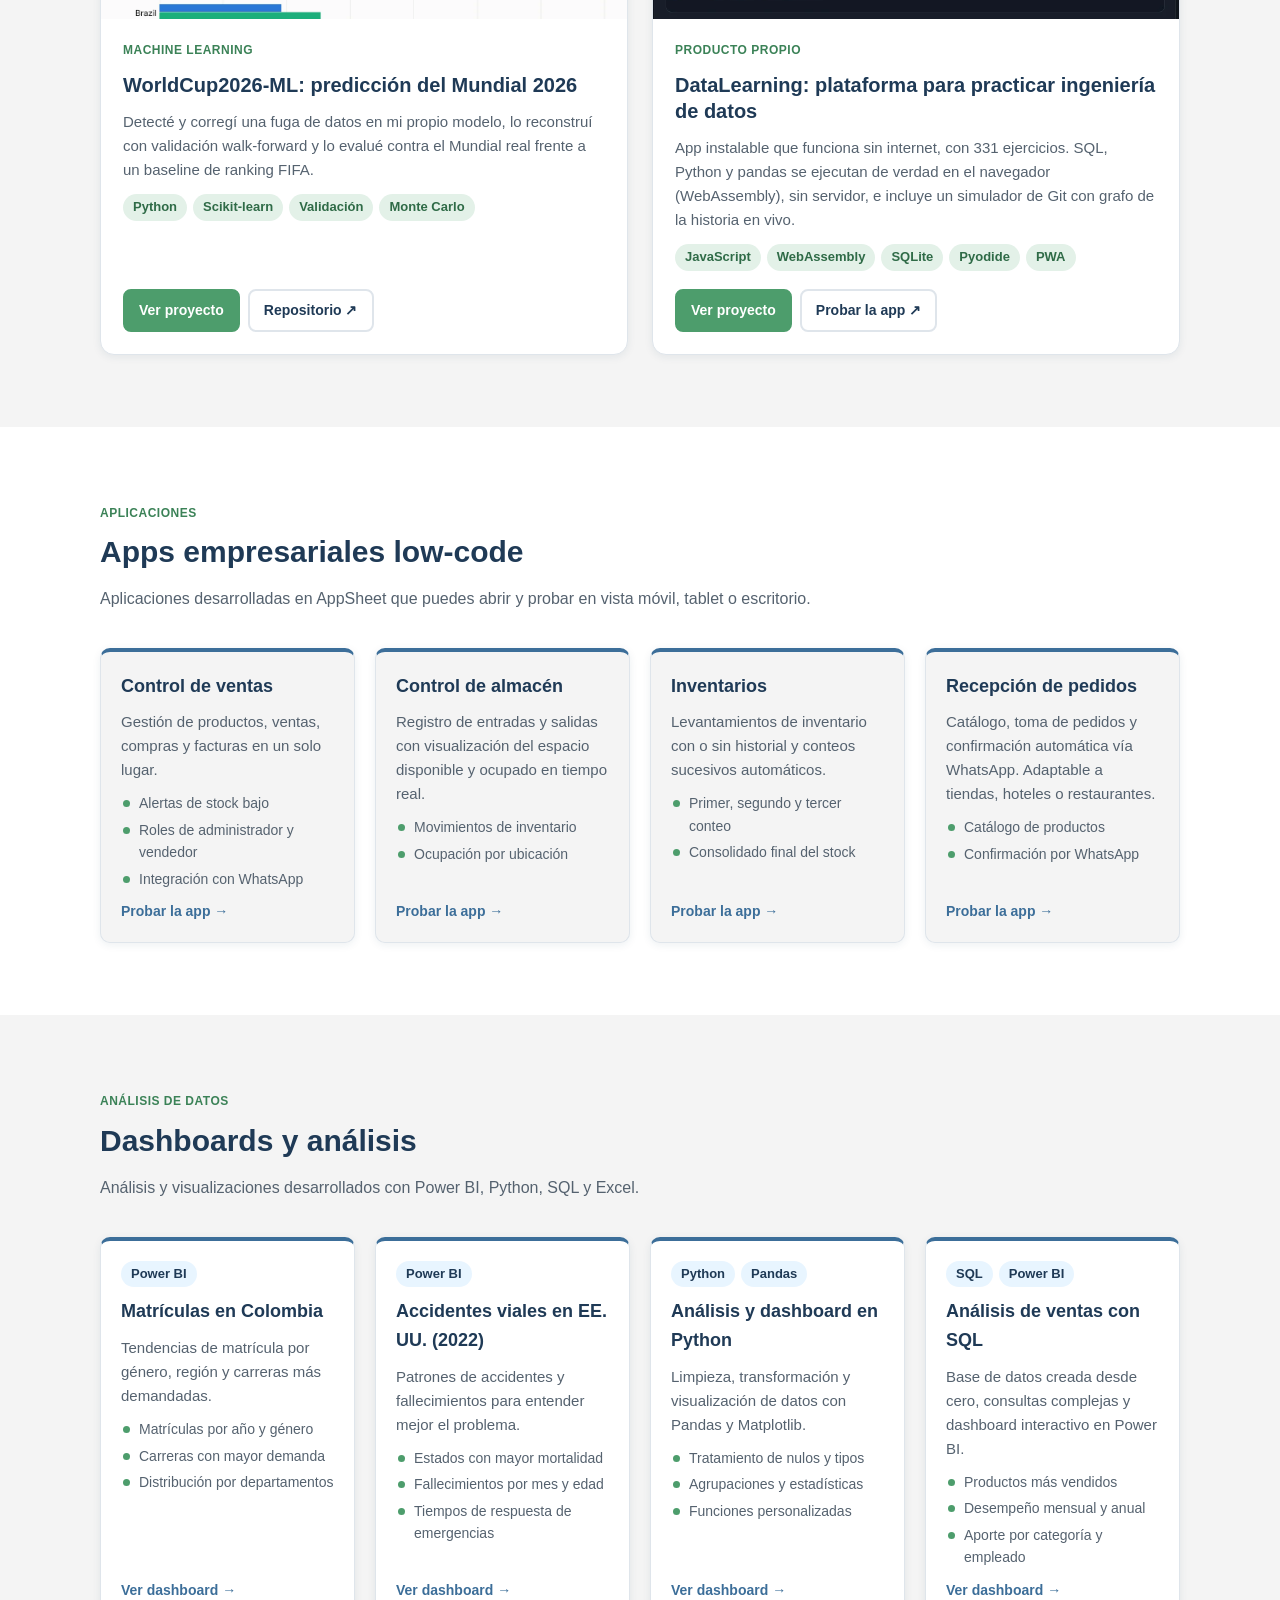
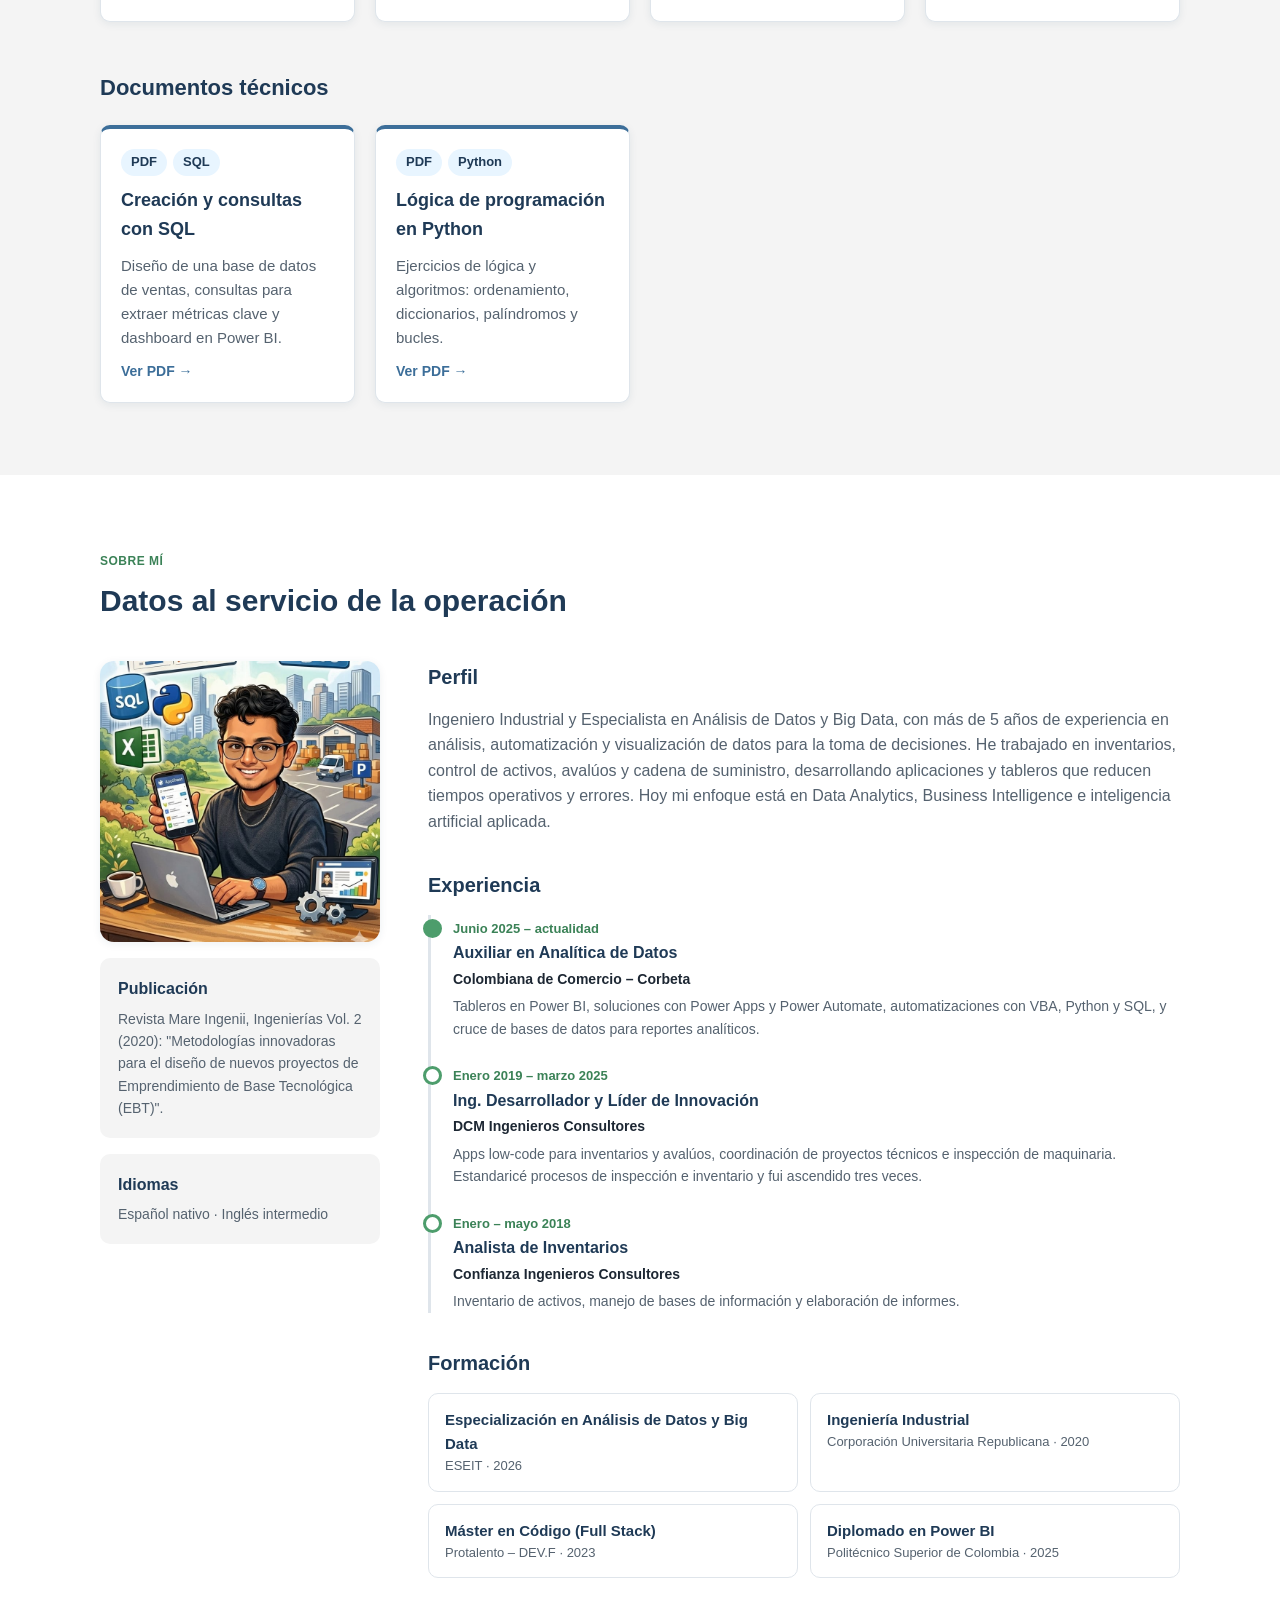
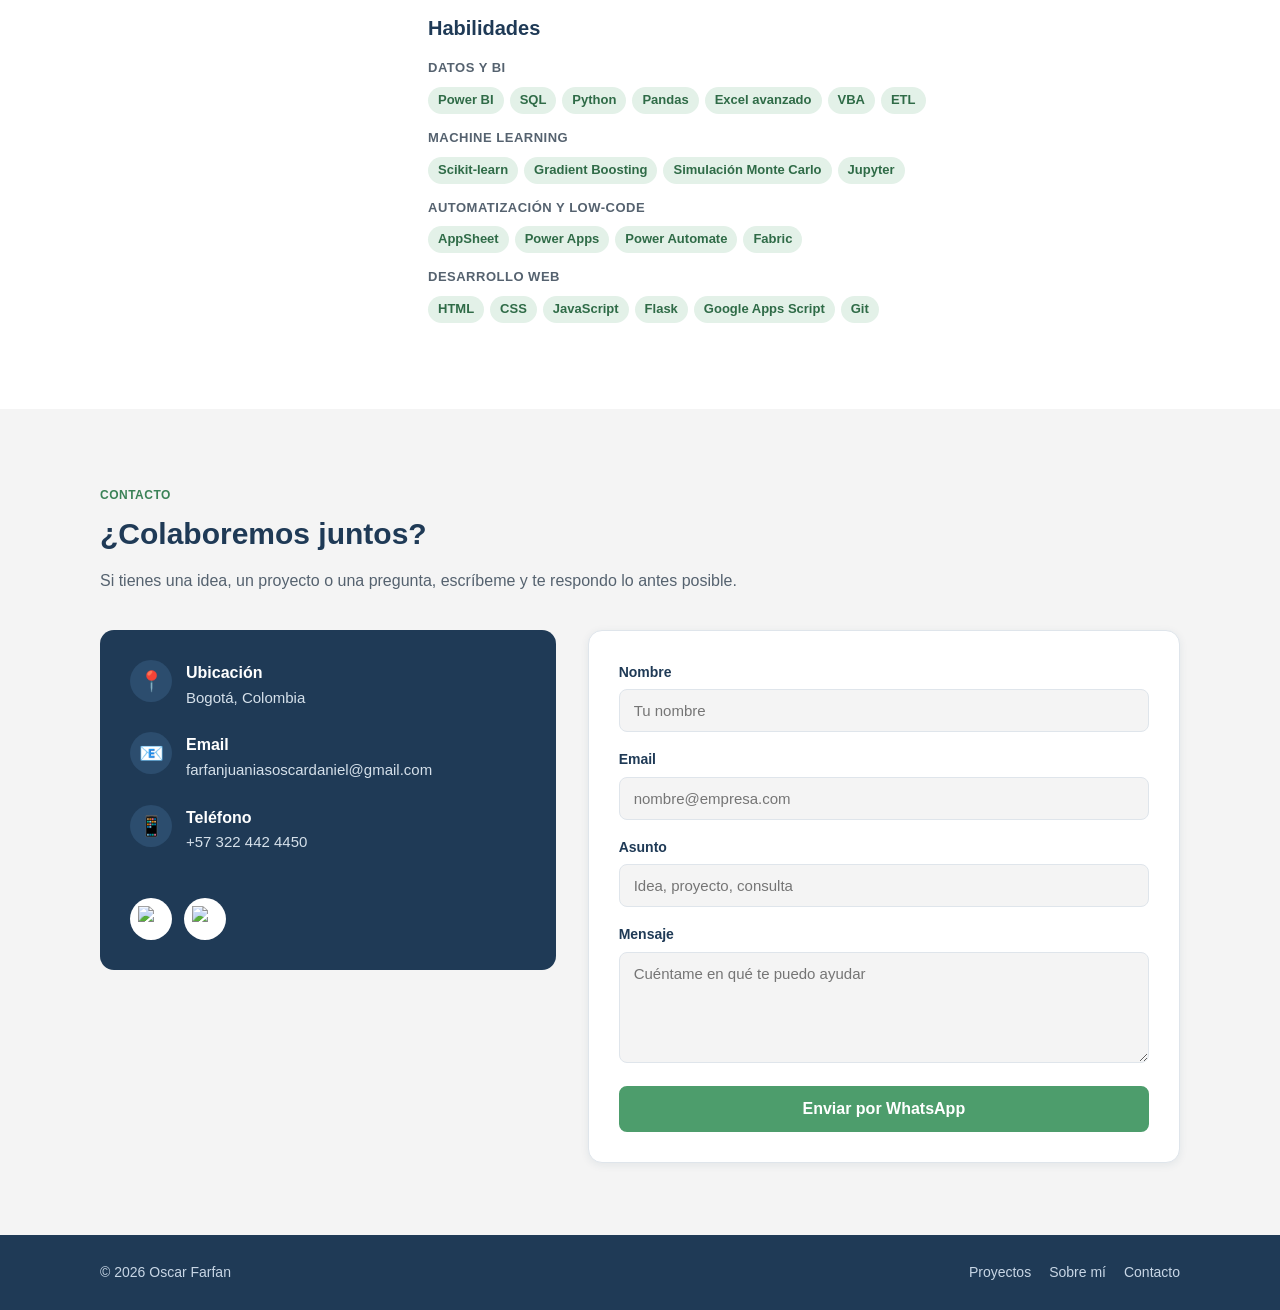
==== commit 23be00d3: "Agregar DataLearning como proyecto destacado Co-Authored-By: Claude Opus 5.5 <noreply@anthropic.com>" ====
--- a/index.html
+++ b/index.html
@@ -38,6 +38,7 @@
                 <li class="sub"><a href="./proyectos/transimperio.html">TransImperio</a></li>
                 <li class="sub"><a href="./proyectos/cyberrisk.html">CyberRisk</a></li>
                 <li class="sub"><a href="./proyectos/mundial-2026.html">Mundial 2026 ML</a></li>
+                <li class="sub"><a href="./proyectos/datalearning.html">DataLearning</a></li>
                 <li><a href="#proyectos-apps">Apps</a></li>
                 <li class="sub"><a href="./apps/App1.html">Control de ventas</a></li>
                 <li class="sub"><a href="./apps/App2.html">Control de almacén</a></li>
@@ -94,8 +95,9 @@
                 <div class="section-head">
                     <span class="badge">Proyectos destacados</span>
                     <h2>Soluciones reales con datos, ML y desarrollo web</h2>
-                    <p>Tres proyectos recientes: una plataforma para un cliente de logística, un sistema de riesgo
-                        cibernético con machine learning y un modelo predictivo del Mundial 2026.</p>
+                    <p>Cuatro proyectos recientes: una plataforma para un cliente de logística, un sistema de riesgo
+                        cibernético con machine learning, un modelo predictivo del Mundial 2026 y una plataforma de
+                        práctica de ingeniería de datos que funciona sin internet.</p>
                 </div>
 
                 <div class="featured-grid">
@@ -169,6 +171,31 @@
                             </div>
                         </div>
                     </article>
+
+                    <article class="featured-card">
+                        <div class="featured-cover">
+                            <img src="./img/proyectos/datalearning-git.webp"
+                                alt="Laboratorio de Git de DataLearning con el grafo de la historia y una fusión de ramas"
+                                loading="lazy">
+                        </div>
+                        <div class="featured-body">
+                            <span class="badge">Producto propio</span>
+                            <h3>DataLearning: plataforma para practicar ingeniería de datos</h3>
+                            <p>App instalable que funciona sin internet, con 331 ejercicios. SQL, Python y pandas se
+                                ejecutan de verdad en el navegador (WebAssembly), sin servidor, e incluye un simulador
+                                de Git con grafo de la historia en vivo.</p>
+                            <div class="tags">
+                                <span class="tag">JavaScript</span><span class="tag">WebAssembly</span><span
+                                    class="tag">SQLite</span><span class="tag">Pyodide</span><span
+                                    class="tag">PWA</span>
+                            </div>
+                            <div class="featured-actions">
+                                <a class="btn btn-sm" href="./proyectos/datalearning.html">Ver proyecto</a>
+                                <a class="btn btn-sm btn-light" href="https://oscar98farfan.github.io/DataLearning/"
+                                    target="_blank" rel="noopener">Probar la app ↗</a>
+                            </div>
+                        </div>
+                    </article>
                 </div>
             </div>
         </section>
--- a/styles/style.css
+++ b/styles/style.css
@@ -296,7 +296,7 @@
 /* ===== PROYECTOS DESTACADOS ===== */
 .featured-grid {
     display: grid;
-    grid-template-columns: repeat(3, minmax(0, 1fr));
+    grid-template-columns: repeat(2, minmax(0, 1fr));
     gap: 24px;
 }
 
